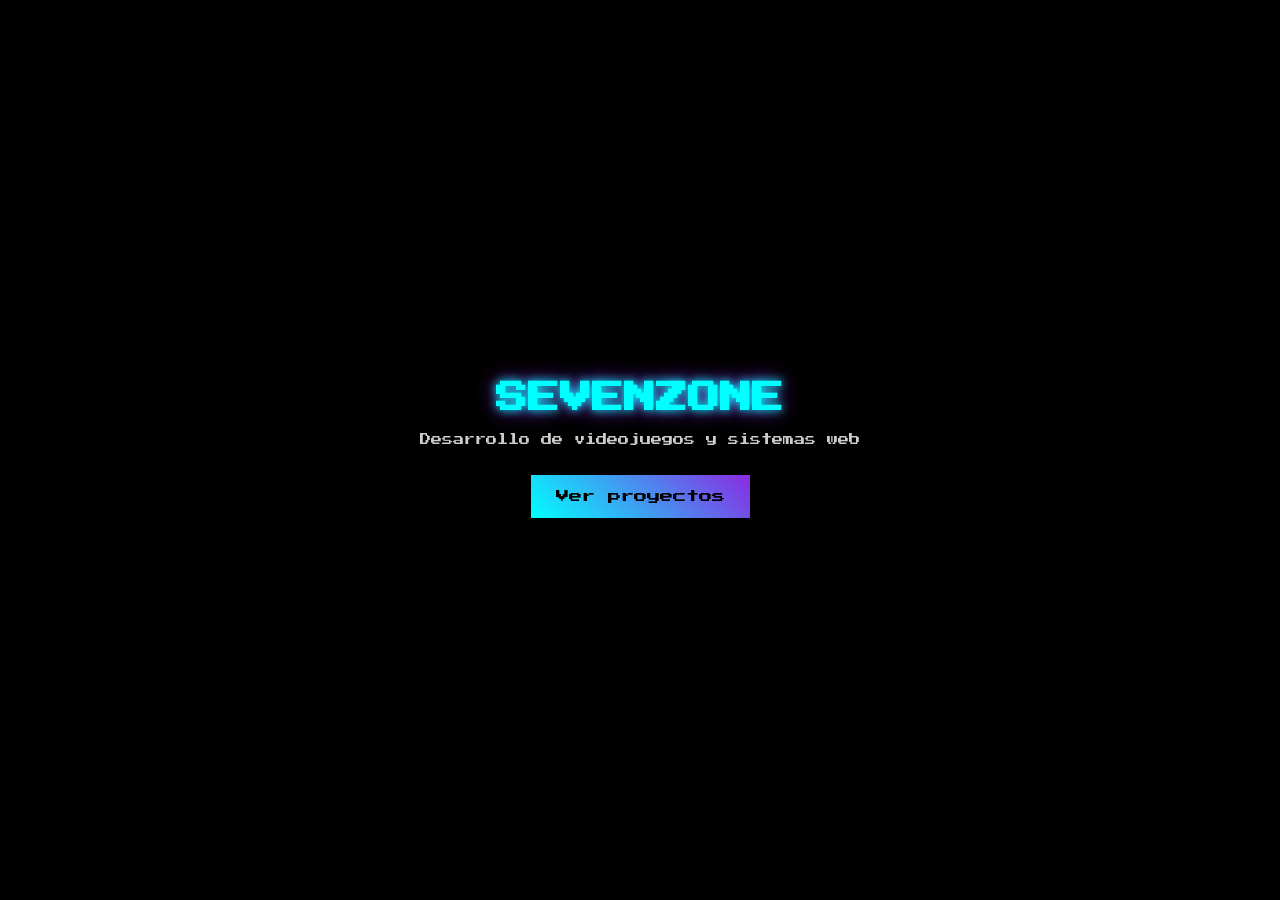
==== index.html @ 00a1ad9e "Create index.html" ====
<!DOCTYPE html>
<html lang="es">
<head>
<meta charset="UTF-8">
<meta name="viewport" content="width=device-width, initial-scale=1.0">
<title>SevenZone</title>

<!-- Fuente estilo pixel -->
<link href="https://fonts.googleapis.com/css2?family=Press+Start+2P&display=swap" rel="stylesheet">

<style>
*{
    margin:0;
    padding:0;
    box-sizing:border-box;
}

body{
    background:#000;
    color:#0ff;
    font-family: 'Press Start 2P', cursive;
    display:flex;
    justify-content:center;
    align-items:center;
    height:100vh;
    overflow:hidden;
}

.container{
    text-align:center;
}

h1{
    font-size:2rem;
    color:#00ffff;
    text-shadow:0 0 10px #00ffff, 0 0 20px #8a2be2;
}

p{
    margin-top:20px;
    font-size:0.7rem;
    color:#ccc;
}

.btn{
    margin-top:30px;
    padding:15px 25px;
    border:none;
    cursor:pointer;
    background:linear-gradient(45deg, #00ffff, #8a2be2);
    color:#000;
    font-family: 'Press Start 2P', cursive;
    transition:0.3s;
}

.btn:hover{
    transform:scale(1.1);
    box-shadow:0 0 15px #00ffff;
}

/* Animación hacker */
.glitch{
    animation: glitch 1s infinite;
}

@keyframes glitch{
    0%{text-shadow:2px 2px #8a2be2;}
    25%{text-shadow:-2px -2px #00ffff;}
    50%{text-shadow:2px -2px #8a2be2;}
    75%{text-shadow:-2px 2px #00ffff;}
    100%{text-shadow:2px 2px #8a2be2;}
}
</style>
</head>

<body>

<div class="container">
    <h1 class="glitch">SEVENZONE</h1>
    <p>Desarrollo de videojuegos y sistemas web</p>

    <button class="btn" onclick="mensaje()">Ver proyectos</button>
</div>

<script>
function mensaje(){
    alert("Próximamente: juegos, apps y sistemas web 🔥");
}
</script>

</body>
</html>
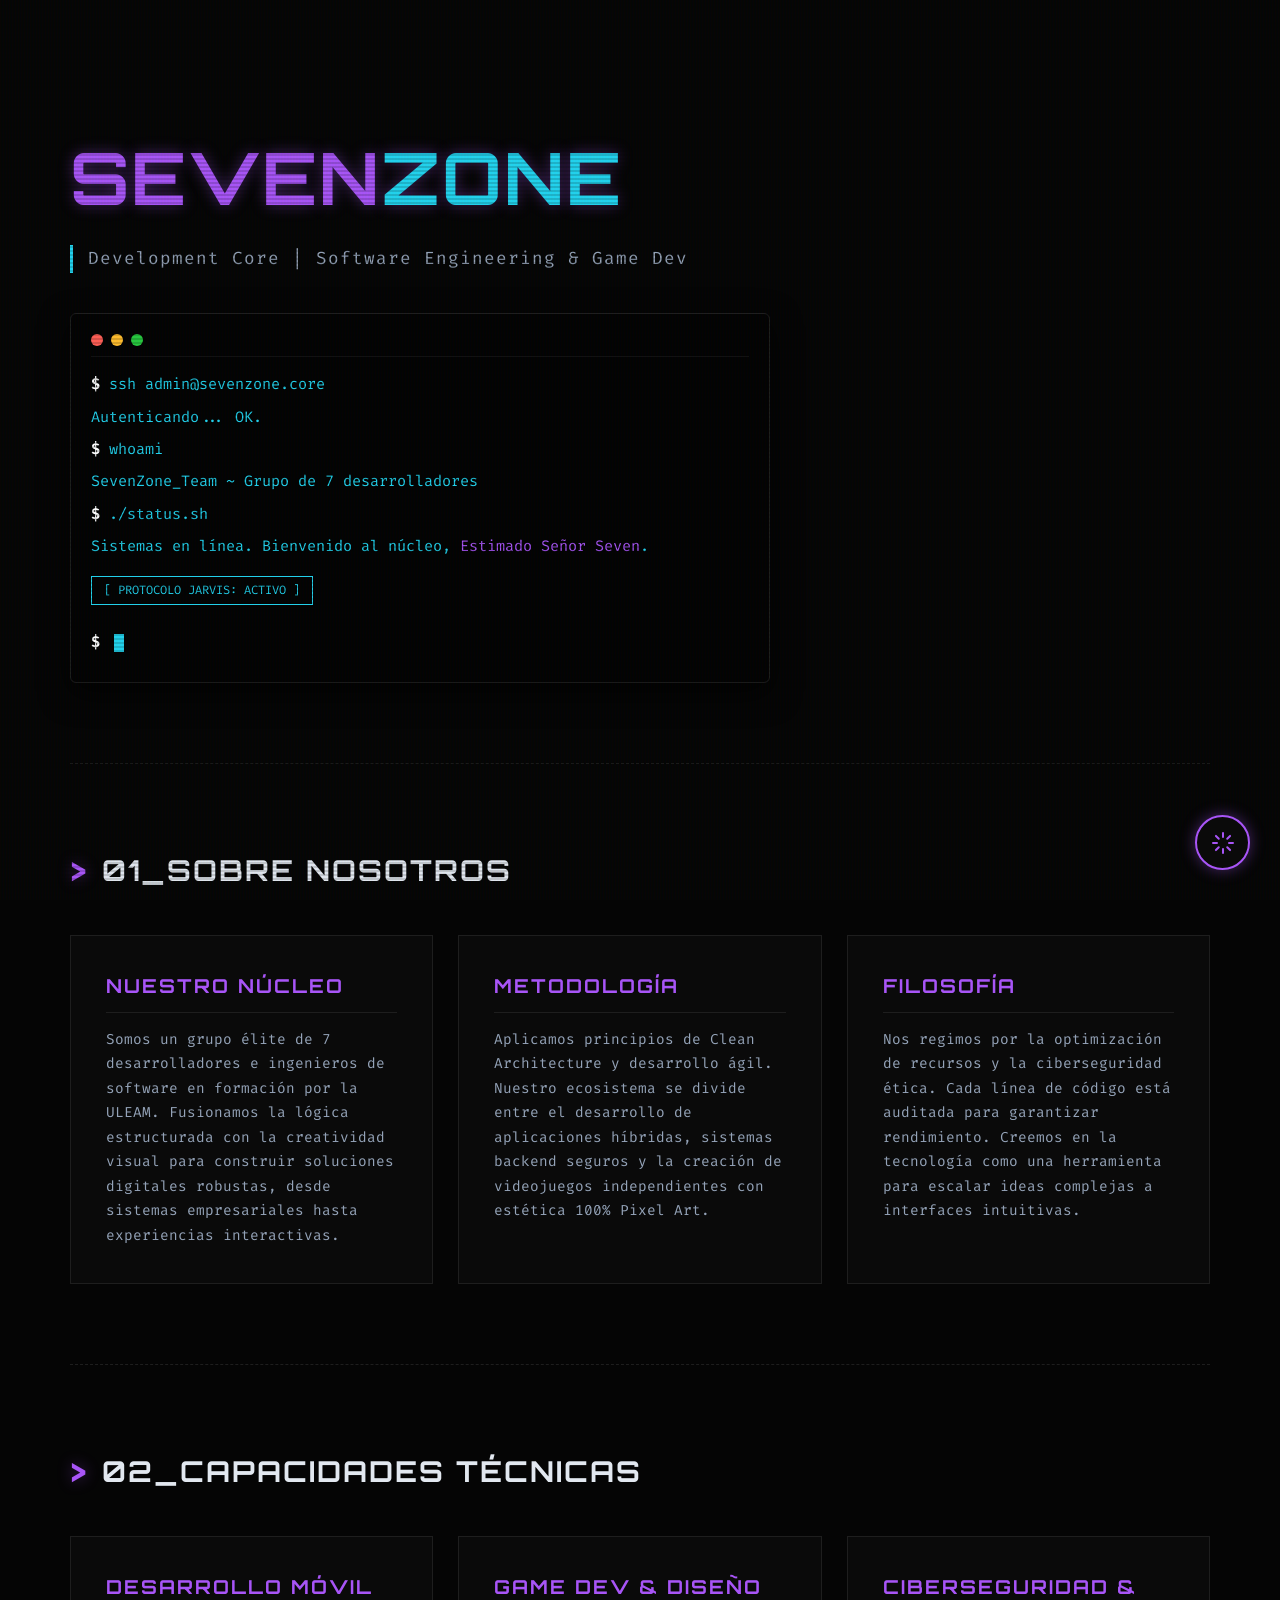
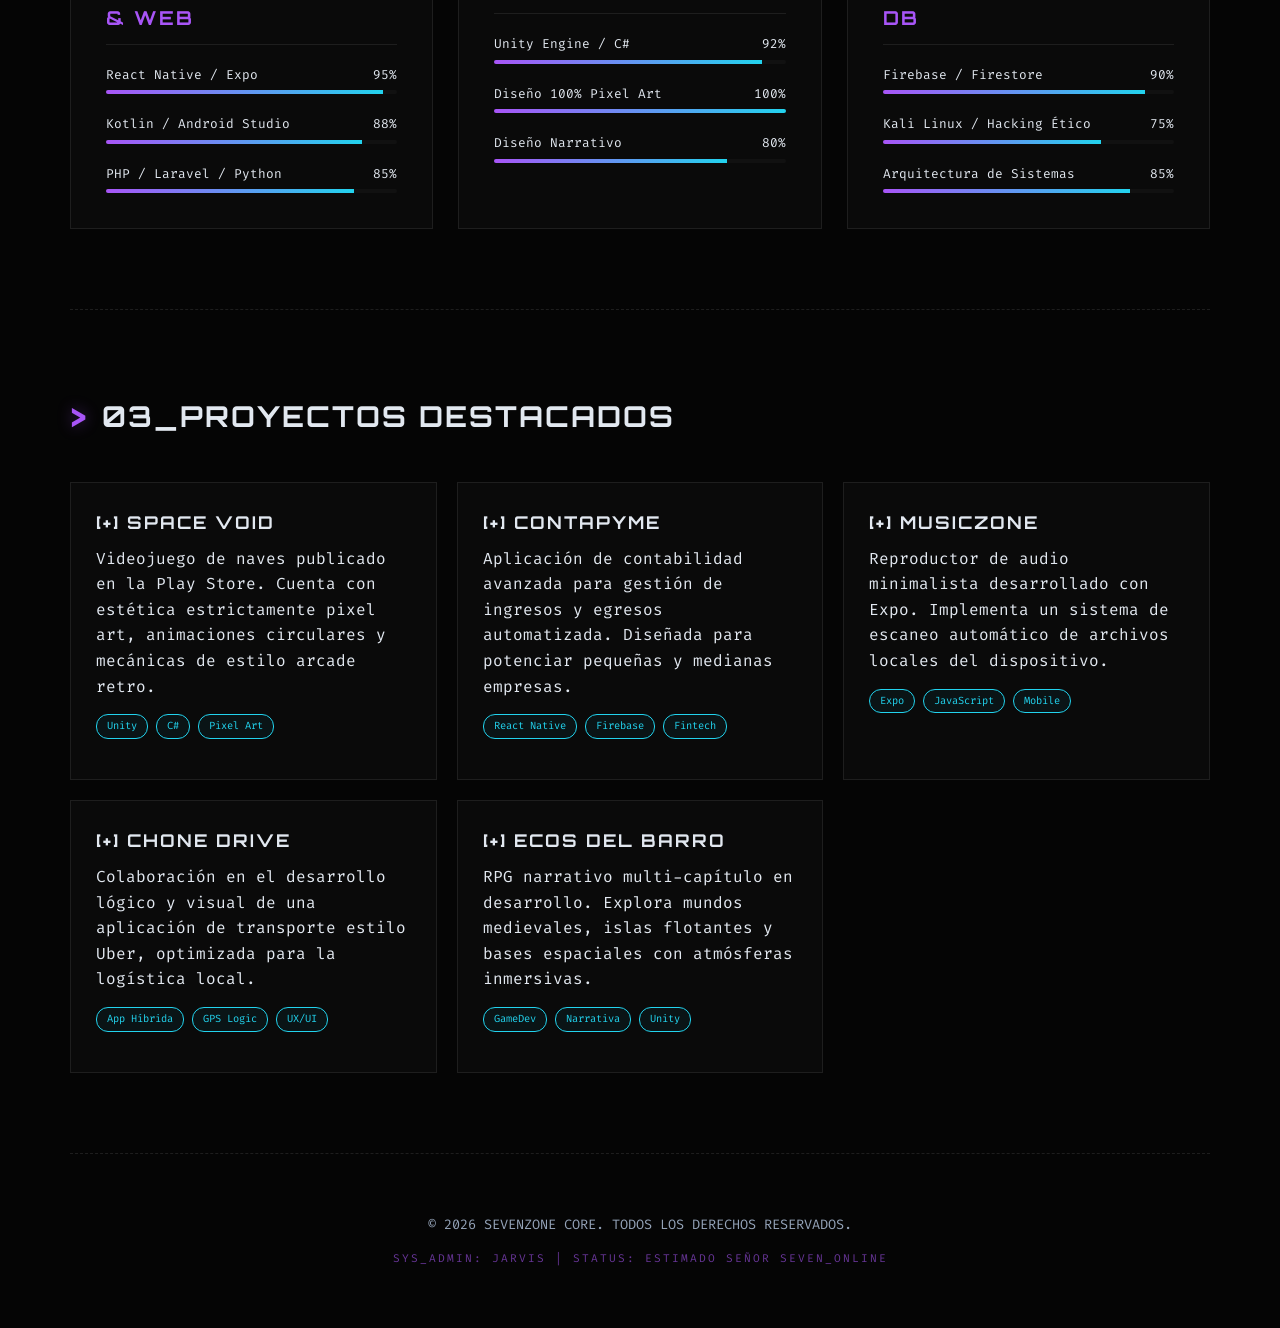
==== commit bc0e0bd6: "Refactor index.html with new styles and structure" ====
--- a/index.html
+++ b/index.html
@@ -1,92 +1,559 @@
 <!DOCTYPE html>
 <html lang="es">
 <head>
-<meta charset="UTF-8">
-<meta name="viewport" content="width=device-width, initial-scale=1.0">
-<title>SevenZone</title>
-
-<!-- Fuente estilo pixel -->
-<link href="https://fonts.googleapis.com/css2?family=Press+Start+2P&display=swap" rel="stylesheet">
-
-<style>
-*{
-    margin:0;
-    padding:0;
-    box-sizing:border-box;
-}
-
-body{
-    background:#000;
-    color:#0ff;
-    font-family: 'Press Start 2P', cursive;
-    display:flex;
-    justify-content:center;
-    align-items:center;
-    height:100vh;
-    overflow:hidden;
-}
-
-.container{
-    text-align:center;
-}
-
-h1{
-    font-size:2rem;
-    color:#00ffff;
-    text-shadow:0 0 10px #00ffff, 0 0 20px #8a2be2;
-}
-
-p{
-    margin-top:20px;
-    font-size:0.7rem;
-    color:#ccc;
-}
-
-.btn{
-    margin-top:30px;
-    padding:15px 25px;
-    border:none;
-    cursor:pointer;
-    background:linear-gradient(45deg, #00ffff, #8a2be2);
-    color:#000;
-    font-family: 'Press Start 2P', cursive;
-    transition:0.3s;
-}
-
-.btn:hover{
-    transform:scale(1.1);
-    box-shadow:0 0 15px #00ffff;
-}
-
-/* Animación hacker */
-.glitch{
-    animation: glitch 1s infinite;
-}
-
-@keyframes glitch{
-    0%{text-shadow:2px 2px #8a2be2;}
-    25%{text-shadow:-2px -2px #00ffff;}
-    50%{text-shadow:2px -2px #8a2be2;}
-    75%{text-shadow:-2px 2px #00ffff;}
-    100%{text-shadow:2px 2px #8a2be2;}
-}
-</style>
+    <meta charset="UTF-8">
+    <meta name="viewport" content="width=device-width, initial-scale=1.0">
+    <title>SevenZone | Development Core</title>
+    <link href="https://fonts.googleapis.com/css2?family=Fira+Code:wght@300;400;500;700&family=Orbitron:wght@400;700&display=swap" rel="stylesheet">
+    <style>
+        /* ========================
+           VARIABLES Y TEMAS
+           ======================== */
+        :root {
+            /* TEMA 1: Púrpura, Cian, Negro (Estilo original) */
+            --bg-color: #050505;
+            --surface-color: #0a0a0a;
+            --accent-primary: #a855f7; /* Púrpura */
+            --accent-secondary: #22d3ee; /* Cian */
+            --text-main: #e2e8f0;
+            --text-muted: #94a3b8;
+            --border-color: #1e1e1e;
+            --neon-glow: 0 0 15px rgba(168, 85, 247, 0.4);
+            --transition-speed: 0.4s;
+        }
+
+        [data-theme="blue"] {
+            /* TEMA 2: Azul, Celeste Neón, Negro */
+            --bg-color: #020617;
+            --surface-color: #0f172a;
+            --accent-primary: #38bdf8; /* Celeste Neon */
+            --accent-secondary: #1d4ed8; /* Azul */
+            --text-main: #f1f5f9;
+            --text-muted: #64748b;
+            --border-color: #1e293b;
+            --neon-glow: 0 0 15px rgba(56, 189, 248, 0.4);
+        }
+
+        [data-theme="red"] {
+            /* TEMA 3: Rojo, Naranja, Negro */
+            --bg-color: #0a0000;
+            --surface-color: #1a0505;
+            --accent-primary: #ef4444; /* Rojo */
+            --accent-secondary: #f97316; /* Naranja */
+            --text-main: #fee2e2;
+            --text-muted: #991b1b;
+            --border-color: #450a0a;
+            --neon-glow: 0 0 15px rgba(239, 68, 68, 0.4);
+        }
+
+        /* ========================
+           RESETEO Y BASE
+           ======================== */
+        * {
+            margin: 0;
+            padding: 0;
+            box-sizing: border-box;
+            cursor: crosshair;
+        }
+
+        body {
+            background-color: var(--bg-color);
+            color: var(--text-main);
+            font-family: 'Fira Code', monospace;
+            line-height: 1.6;
+            overflow-x: hidden;
+            transition: background-color var(--transition-speed), color var(--transition-speed);
+        }
+
+        h1, h2, h3, h4 {
+            font-family: 'Orbitron', sans-serif;
+            text-transform: uppercase;
+            letter-spacing: 2px;
+        }
+
+        /* Efecto Scanlines (Monitor CRT retro) */
+        body::after {
+            content: " ";
+            display: block;
+            position: fixed;
+            top: 0; left: 0; bottom: 0; right: 0;
+            background: linear-gradient(rgba(18, 16, 16, 0) 50%, rgba(0, 0, 0, 0.15) 50%), 
+                        linear-gradient(90deg, rgba(255, 0, 0, 0.03), rgba(0, 255, 0, 0.01), rgba(0, 0, 255, 0.03));
+            z-index: 9999;
+            background-size: 100% 4px, 3px 100%;
+            pointer-events: none;
+        }
+
+        .container {
+            max-width: 1200px;
+            margin: 0 auto;
+            padding: 0 30px;
+        }
+
+        /* ========================
+           BOTÓN CAMBIO DE TEMA
+           ======================== */
+        #theme-toggle {
+            position: fixed;
+            bottom: 30px;
+            right: 30px;
+            z-index: 10000;
+            background: var(--surface-color);
+            border: 2px solid var(--accent-primary);
+            width: 55px;
+            height: 55px;
+            border-radius: 50%;
+            display: flex;
+            align-items: center;
+            justify-content: center;
+            color: var(--accent-primary);
+            box-shadow: var(--neon-glow);
+            cursor: pointer;
+            transition: all 0.3s cubic-bezier(0.175, 0.885, 0.32, 1.275);
+        }
+
+        #theme-toggle:hover {
+            transform: scale(1.15) rotate(90deg);
+            background: var(--accent-primary);
+            color: var(--bg-color);
+        }
+
+        /* ========================
+           HEADER / TERMINAL
+           ======================== */
+        header {
+            padding: 120px 0 80px;
+        }
+
+        .brand-title {
+            font-size: 4.5rem;
+            color: var(--accent-primary);
+            text-shadow: var(--neon-glow);
+            margin-bottom: 10px;
+        }
+        
+        .brand-title span {
+            color: var(--accent-secondary);
+        }
+
+        .subtitle {
+            color: var(--text-muted);
+            font-size: 1.1rem;
+            border-left: 3px solid var(--accent-secondary);
+            padding-left: 15px;
+            margin-bottom: 40px;
+            letter-spacing: 1px;
+        }
+
+        .terminal-box {
+            background: #030303;
+            border: 1px solid var(--border-color);
+            border-radius: 6px;
+            padding: 20px;
+            max-width: 700px;
+            box-shadow: 0 10px 30px rgba(0,0,0,0.8);
+            position: relative;
+        }
+
+        .terminal-header {
+            display: flex;
+            gap: 8px;
+            margin-bottom: 15px;
+            padding-bottom: 10px;
+            border-bottom: 1px solid #111;
+        }
+
+        .dot { width: 12px; height: 12px; border-radius: 50%; }
+        .dot-red { background: #ff5f56; }
+        .dot-yellow { background: #ffbd2e; }
+        .dot-green { background: #27c93f; }
+
+        .terminal-body {
+            font-size: 0.95rem;
+            color: var(--accent-secondary);
+        }
+
+        .terminal-body p { margin-bottom: 8px; }
+        .terminal-body span.cmd { color: #fff; font-weight: bold; }
+        
+        .status-badge {
+            display: inline-block;
+            margin-top: 10px;
+            padding: 4px 12px;
+            border: 1px solid var(--accent-secondary);
+            font-size: 0.75rem;
+            color: var(--accent-secondary);
+            text-transform: uppercase;
+        }
+
+        .cursor {
+            display: inline-block;
+            width: 10px;
+            height: 18px;
+            background: var(--accent-secondary);
+            animation: blink 1s step-end infinite;
+            vertical-align: middle;
+            margin-left: 5px;
+        }
+
+        @keyframes blink { 50% { opacity: 0; } }
+
+        /* ========================
+           SECCIONES GENERALES
+           ======================== */
+        section {
+            padding: 80px 0;
+            border-top: 1px dashed var(--border-color);
+        }
+
+        .section-title {
+            font-size: 1.8rem;
+            margin-bottom: 40px;
+            display: flex;
+            align-items: center;
+            gap: 15px;
+            color: var(--text-main);
+        }
+
+        .section-title::before {
+            content: ">";
+            color: var(--accent-primary);
+            font-size: 2rem;
+            text-shadow: var(--neon-glow);
+        }
+
+        .grid {
+            display: grid;
+            grid-template-columns: repeat(auto-fit, minmax(320px, 1fr));
+            gap: 25px;
+        }
+
+        .card {
+            background: var(--surface-color);
+            border: 1px solid var(--border-color);
+            padding: 35px;
+            transition: all 0.3s ease;
+            position: relative;
+        }
+
+        .card:hover {
+            border-color: var(--accent-primary);
+            transform: translateY(-5px);
+            box-shadow: var(--neon-glow);
+        }
+
+        .card h3 {
+            color: var(--accent-primary);
+            margin-bottom: 15px;
+            font-size: 1.2rem;
+            border-bottom: 1px solid var(--border-color);
+            padding-bottom: 10px;
+        }
+
+        .card p {
+            font-size: 0.9rem;
+            color: var(--text-muted);
+            line-height: 1.7;
+        }
+
+        /* ========================
+           BARRAS DE HABILIDADES
+           ======================== */
+        .skill-group {
+            margin-top: 20px;
+        }
+
+        .skill-label {
+            display: flex;
+            justify-content: space-between;
+            font-size: 0.8rem;
+            margin-bottom: 5px;
+            color: var(--text-main);
+        }
+
+        .skill-bar {
+            height: 4px;
+            background: #111;
+            width: 100%;
+            border-radius: 2px;
+            overflow: hidden;
+        }
+
+        .skill-progress {
+            height: 100%;
+            background: linear-gradient(90deg, var(--accent-primary), var(--accent-secondary));
+            width: 0; /* Se llena con JS */
+            transition: width 1.5s cubic-bezier(0.1, 0.5, 0.1, 1);
+        }
+
+        /* ========================
+           TARJETAS DE PROYECTOS
+           ======================== */
+        .project-grid {
+            display: grid;
+            grid-template-columns: repeat(auto-fit, minmax(280px, 1fr));
+            gap: 20px;
+        }
+
+        .project-card {
+            border: 1px solid var(--border-color);
+            background: var(--surface-color);
+            padding: 25px;
+            position: relative;
+            overflow: hidden;
+        }
+
+        .project-card::before {
+            content: "";
+            position: absolute;
+            top: 0; left: 0; width: 3px; height: 100%;
+            background: var(--accent-primary);
+            opacity: 0;
+            transition: opacity 0.3s;
+        }
+
+        .project-card:hover::before {
+            opacity: 1;
+        }
+
+        .project-card:hover {
+            border-color: var(--accent-secondary);
+        }
+
+        .project-card h4 {
+            color: var(--text-main);
+            font-size: 1.1rem;
+            margin-bottom: 10px;
+        }
+
+        .tag-container {
+            display: flex;
+            flex-wrap: wrap;
+            gap: 8px;
+            margin: 15px 0;
+        }
+
+        .tag {
+            font-size: 0.65rem;
+            padding: 3px 10px;
+            border: 1px solid var(--accent-secondary);
+            color: var(--accent-secondary);
+            border-radius: 12px;
+            background: rgba(34, 211, 238, 0.05);
+        }
+
+        /* ========================
+           FOOTER
+           ======================== */
+        footer {
+            text-align: center;
+            padding: 60px 0;
+            border-top: 1px dashed var(--border-color);
+            font-size: 0.85rem;
+            color: var(--text-muted);
+        }
+
+        .sys-log {
+            font-size: 0.7rem;
+            opacity: 0.6;
+            margin-top: 15px;
+            letter-spacing: 2px;
+            color: var(--accent-primary);
+        }
+
+        @media (max-width: 768px) {
+            .brand-title { font-size: 3rem; }
+            .container { padding: 0 20px; }
+        }
+    </style>
 </head>
-
 <body>
 
-<div class="container">
-    <h1 class="glitch">SEVENZONE</h1>
-    <p>Desarrollo de videojuegos y sistemas web</p>
-
-    <button class="btn" onclick="mensaje()">Ver proyectos</button>
-</div>
-
-<script>
-function mensaje(){
-    alert("Próximamente: juegos, apps y sistemas web 🔥");
-}
-</script>
-
+    <div id="theme-toggle" title="Cambiar Protocolo de Color">
+        <svg width="24" height="24" viewBox="0 0 24 24" fill="none" stroke="currentColor" stroke-width="2" stroke-linecap="round" stroke-linejoin="round">
+            <path d="M12 2v4M12 18v4M4.93 4.93l2.83 2.83M16.24 16.24l2.83 2.83M2 12h4M18 12h4M4.93 19.07l2.83-2.83M16.24 7.76l2.83-2.83"/>
+        </svg>
+    </div>
+
+    <div class="container">
+        <header>
+            <h1 class="brand-title">SEVEN<span>ZONE</span></h1>
+            <p class="subtitle">Development Core | Software Engineering & Game Dev</p>
+
+            <div class="terminal-box">
+                <div class="terminal-header">
+                    <div class="dot dot-red"></div>
+                    <div class="dot dot-yellow"></div>
+                    <div class="dot dot-green"></div>
+                </div>
+                <div class="terminal-body">
+                    <p><span class="cmd">$</span> ssh admin@sevenzone.core</p>
+                    <p>Autenticando... OK.</p>
+                    <p><span class="cmd">$</span> whoami</p>
+                    <p>SevenZone_Team ~ Grupo de 7 desarrolladores</p>
+                    <p><span class="cmd">$</span> ./status.sh</p>
+                    <p>Sistemas en línea. Bienvenido al núcleo, <span style="color: var(--accent-primary);">Estimado Señor Seven</span>.</p>
+                    <div class="status-badge">[ PROTOCOLO JARVIS: ACTIVO ]</div>
+                    <br><br>
+                    <p><span class="cmd">$</span> <span class="cursor"></span></p>
+                </div>
+            </div>
+        </header>
+
+        <section id="sobre-nosotros">
+            <h2 class="section-title">01_SOBRE NOSOTROS</h2>
+            <div class="grid">
+                <div class="card">
+                    <h3>NUESTRO NÚCLEO</h3>
+                    <p>Somos un grupo élite de 7 desarrolladores e ingenieros de software en formación por la ULEAM. Fusionamos la lógica estructurada con la creatividad visual para construir soluciones digitales robustas, desde sistemas empresariales hasta experiencias interactivas.</p>
+                </div>
+                <div class="card">
+                    <h3>METODOLOGÍA</h3>
+                    <p>Aplicamos principios de Clean Architecture y desarrollo ágil. Nuestro ecosistema se divide entre el desarrollo de aplicaciones híbridas, sistemas backend seguros y la creación de videojuegos independientes con estética 100% Pixel Art.</p>
+                </div>
+                <div class="card">
+                    <h3>FILOSOFÍA</h3>
+                    <p>Nos regimos por la optimización de recursos y la ciberseguridad ética. Cada línea de código está auditada para garantizar rendimiento. Creemos en la tecnología como una herramienta para escalar ideas complejas a interfaces intuitivas.</p>
+                </div>
+            </div>
+        </section>
+
+        <section id="habilidades">
+            <h2 class="section-title">02_CAPACIDADES TÉCNICAS</h2>
+            <div class="grid">
+                <div class="card">
+                    <h3>DESARROLLO MÓVIL & WEB</h3>
+                    <div class="skill-group">
+                        <div class="skill-label"><span>React Native / Expo</span><span>95%</span></div>
+                        <div class="skill-bar"><div class="skill-progress" data-width="95%"></div></div>
+                    </div>
+                    <div class="skill-group">
+                        <div class="skill-label"><span>Kotlin / Android Studio</span><span>88%</span></div>
+                        <div class="skill-bar"><div class="skill-progress" data-width="88%"></div></div>
+                    </div>
+                    <div class="skill-group">
+                        <div class="skill-label"><span>PHP / Laravel / Python</span><span>85%</span></div>
+                        <div class="skill-bar"><div class="skill-progress" data-width="85%"></div></div>
+                    </div>
+                </div>
+                <div class="card">
+                    <h3>GAME DEV & DISEÑO</h3>
+                    <div class="skill-group">
+                        <div class="skill-label"><span>Unity Engine / C#</span><span>92%</span></div>
+                        <div class="skill-bar"><div class="skill-progress" data-width="92%"></div></div>
+                    </div>
+                    <div class="skill-group">
+                        <div class="skill-label"><span>Diseño 100% Pixel Art</span><span>100%</span></div>
+                        <div class="skill-bar"><div class="skill-progress" data-width="100%"></div></div>
+                    </div>
+                    <div class="skill-group">
+                        <div class="skill-label"><span>Diseño Narrativo</span><span>80%</span></div>
+                        <div class="skill-bar"><div class="skill-progress" data-width="80%"></div></div>
+                    </div>
+                </div>
+                <div class="card">
+                    <h3>CIBERSEGURIDAD & DB</h3>
+                    <div class="skill-group">
+                        <div class="skill-label"><span>Firebase / Firestore</span><span>90%</span></div>
+                        <div class="skill-bar"><div class="skill-progress" data-width="90%"></div></div>
+                    </div>
+                    <div class="skill-group">
+                        <div class="skill-label"><span>Kali Linux / Hacking Ético</span><span>75%</span></div>
+                        <div class="skill-bar"><div class="skill-progress" data-width="75%"></div></div>
+                    </div>
+                    <div class="skill-group">
+                        <div class="skill-label"><span>Arquitectura de Sistemas</span><span>85%</span></div>
+                        <div class="skill-bar"><div class="skill-progress" data-width="85%"></div></div>
+                    </div>
+                </div>
+            </div>
+        </section>
+
+        <section id="proyectos">
+            <h2 class="section-title">03_PROYECTOS DESTACADOS</h2>
+            <div class="project-grid">
+                
+                <div class="project-card">
+                    <h4>[+] SPACE VOID</h4>
+                    <p>Videojuego de naves publicado en la Play Store. Cuenta con estética estrictamente pixel art, animaciones circulares y mecánicas de estilo arcade retro.</p>
+                    <div class="tag-container">
+                        <span class="tag">Unity</span><span class="tag">C#</span><span class="tag">Pixel Art</span>
+                    </div>
+                </div>
+
+                <div class="project-card">
+                    <h4>[+] CONTAPYME</h4>
+                    <p>Aplicación de contabilidad avanzada para gestión de ingresos y egresos automatizada. Diseñada para potenciar pequeñas y medianas empresas.</p>
+                    <div class="tag-container">
+                        <span class="tag">React Native</span><span class="tag">Firebase</span><span class="tag">Fintech</span>
+                    </div>
+                </div>
+
+                <div class="project-card">
+                    <h4>[+] MUSICZONE</h4>
+                    <p>Reproductor de audio minimalista desarrollado con Expo. Implementa un sistema de escaneo automático de archivos locales del dispositivo.</p>
+                    <div class="tag-container">
+                        <span class="tag">Expo</span><span class="tag">JavaScript</span><span class="tag">Mobile</span>
+                    </div>
+                </div>
+
+                <div class="project-card">
+                    <h4>[+] CHONE DRIVE</h4>
+                    <p>Colaboración en el desarrollo lógico y visual de una aplicación de transporte estilo Uber, optimizada para la logística local.</p>
+                    <div class="tag-container">
+                        <span class="tag">App Híbrida</span><span class="tag">GPS Logic</span><span class="tag">UX/UI</span>
+                    </div>
+                </div>
+
+                <div class="project-card">
+                    <h4>[+] ECOS DEL BARRO</h4>
+                    <p>RPG narrativo multi-capítulo en desarrollo. Explora mundos medievales, islas flotantes y bases espaciales con atmósferas inmersivas.</p>
+                    <div class="tag-container">
+                        <span class="tag">GameDev</span><span class="tag">Narrativa</span><span class="tag">Unity</span>
+                    </div>
+                </div>
+
+            </div>
+        </section>
+
+        <footer>
+            <p>&copy; 2026 SEVENZONE CORE. TODOS LOS DERECHOS RESERVADOS.</p>
+            <p class="sys-log">SYS_ADMIN: JARVIS | STATUS: ESTIMADO SEÑOR SEVEN_ONLINE</p>
+        </footer>
+    </div>
+
+    <script>
+        // 1. Lógica del Botón de Cambio de Temas (3 Colores)
+        const themes = ['default', 'blue', 'red'];
+        let currentThemeIndex = 0;
+        const body = document.body;
+        const themeBtn = document.getElementById('theme-toggle');
+
+        themeBtn.addEventListener('click', () => {
+            // Avanzamos al siguiente índice (0 -> 1 -> 2 -> 0)
+            currentThemeIndex = (currentThemeIndex + 1) % themes.length;
+            const activeTheme = themes[currentThemeIndex];
+            
+            // Removemos el data-theme actual
+            body.removeAttribute('data-theme');
+            
+            // Si no es el default, aplicamos el nuevo
+            if (activeTheme !== 'default') {
+                body.setAttribute('data-theme', activeTheme);
+            }
+        });
+
+        // 2. Animación de las barras de progreso al cargar
+        window.addEventListener('load', () => {
+            const progressBars = document.querySelectorAll('.skill-progress');
+            progressBars.forEach(bar => {
+                const targetWidth = bar.getAttribute('data-width');
+                // Un pequeño retraso para que se vea la animación al entrar a la web
+                setTimeout(() => {
+                    bar.style.width = targetWidth;
+                }, 300);
+            });
+        });
+    </script>
 </body>
 </html>
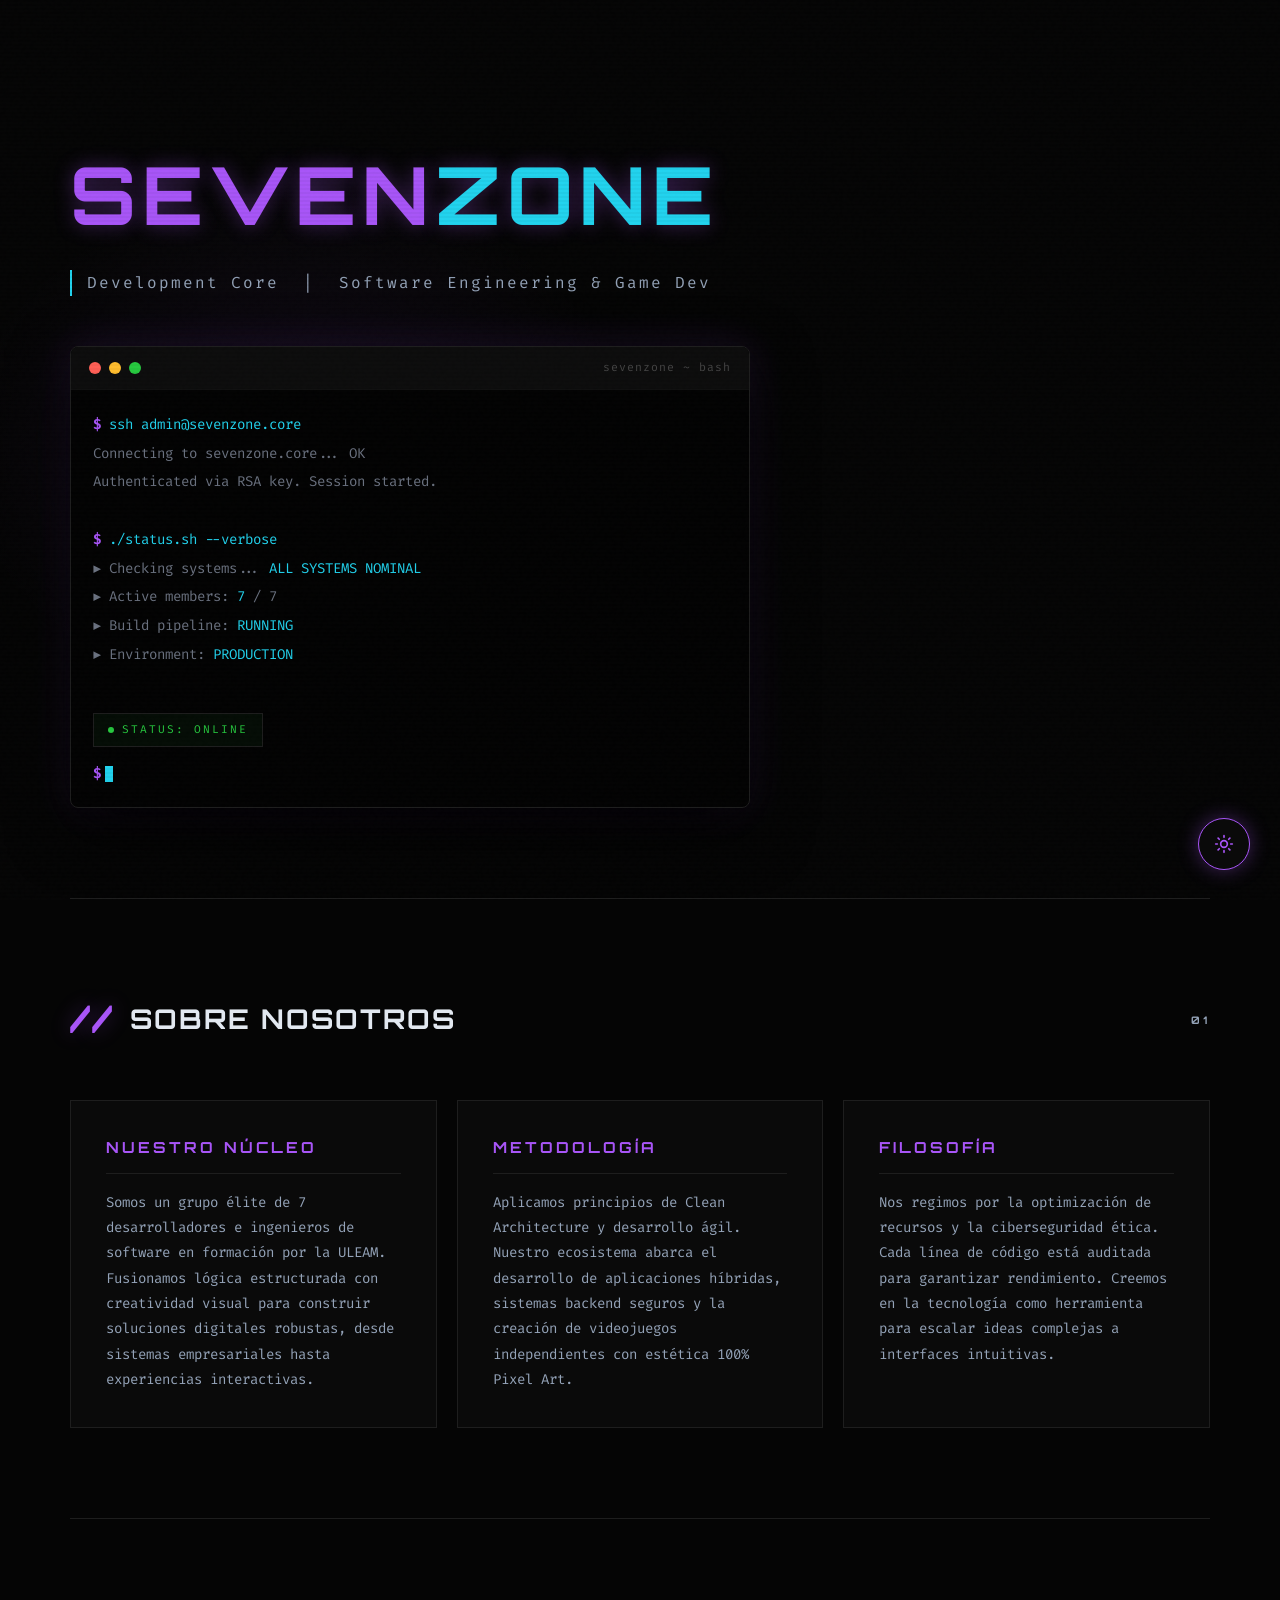
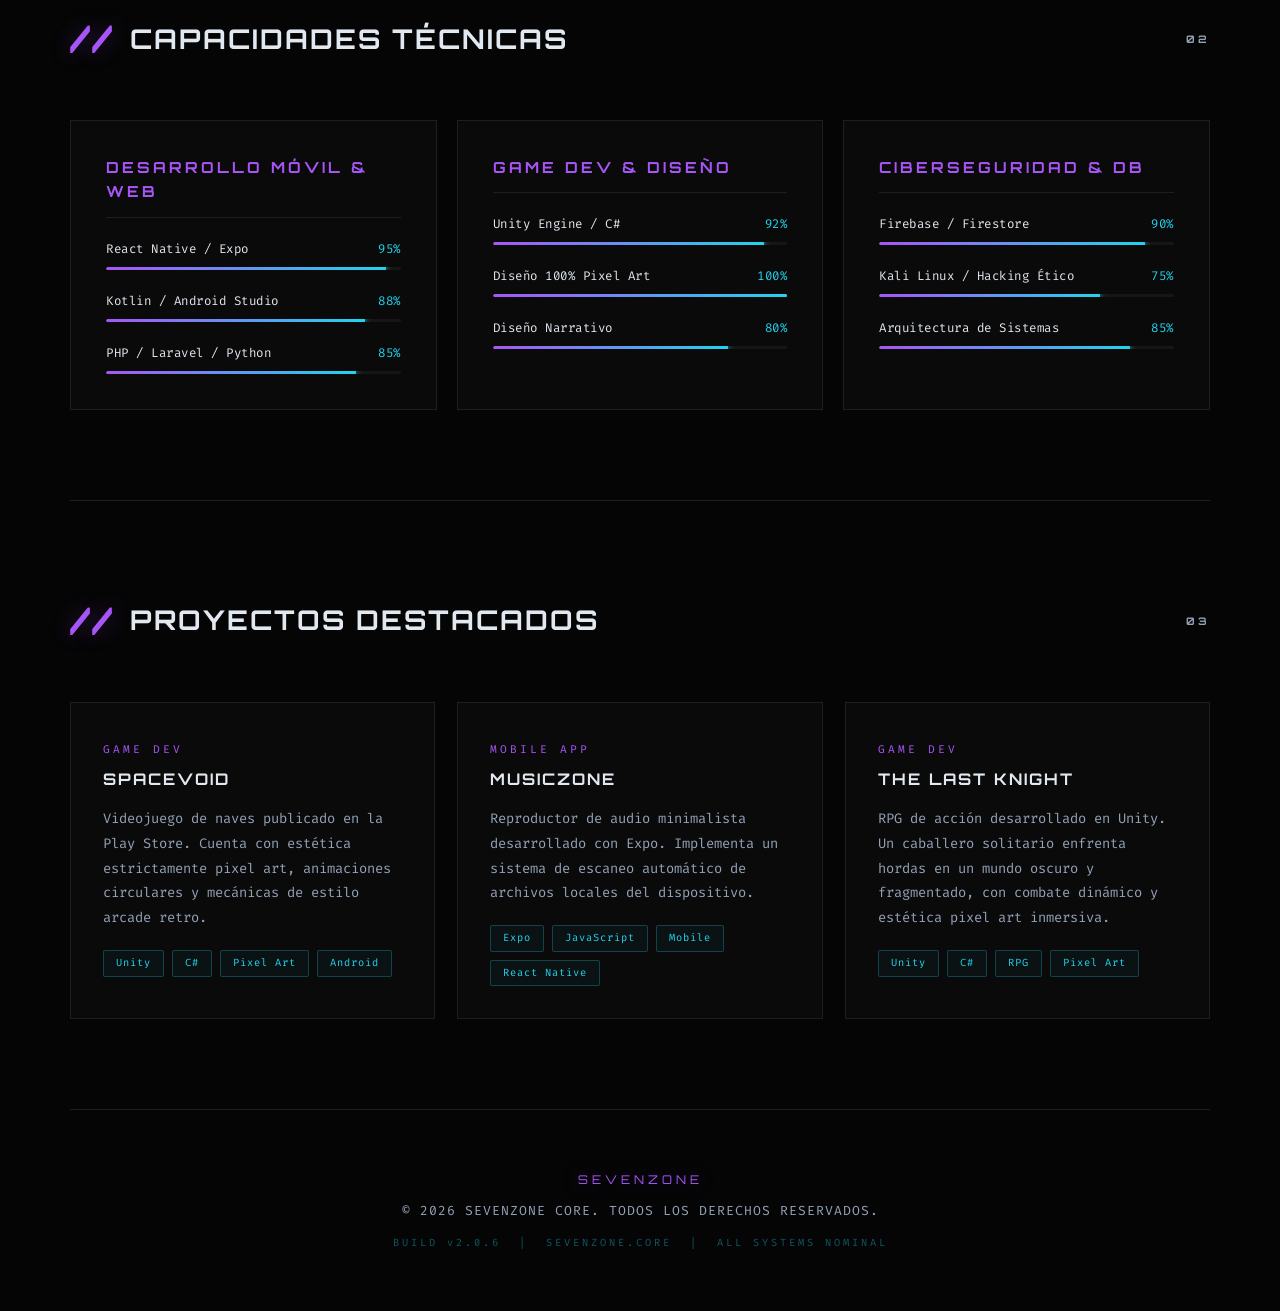
==== commit fc354fe9: "Update index.html" ====
--- a/index.html
+++ b/index.html
@@ -3,47 +3,47 @@
 <head>
     <meta charset="UTF-8">
     <meta name="viewport" content="width=device-width, initial-scale=1.0">
-    <title>SevenZone | Development Core</title>
-    <link href="https://fonts.googleapis.com/css2?family=Fira+Code:wght@300;400;500;700&family=Orbitron:wght@400;700&display=swap" rel="stylesheet">
+    <title>SevenZone</title>
+    <link href="https://fonts.googleapis.com/css2?family=Fira+Code:wght@300;400;500;700&family=Orbitron:wght@400;700;900&display=swap" rel="stylesheet">
     <style>
         /* ========================
            VARIABLES Y TEMAS
            ======================== */
         :root {
-            /* TEMA 1: Púrpura, Cian, Negro (Estilo original) */
             --bg-color: #050505;
             --surface-color: #0a0a0a;
-            --accent-primary: #a855f7; /* Púrpura */
-            --accent-secondary: #22d3ee; /* Cian */
+            --accent-primary: #a855f7;
+            --accent-secondary: #22d3ee;
             --text-main: #e2e8f0;
             --text-muted: #94a3b8;
             --border-color: #1e1e1e;
-            --neon-glow: 0 0 15px rgba(168, 85, 247, 0.4);
-            --transition-speed: 0.4s;
+            --neon-glow: 0 0 20px rgba(168, 85, 247, 0.35);
+            --neon-glow-2: 0 0 40px rgba(168, 85, 247, 0.15);
+            --transition-speed: 0.5s;
         }
 
         [data-theme="blue"] {
-            /* TEMA 2: Azul, Celeste Neón, Negro */
             --bg-color: #020617;
             --surface-color: #0f172a;
-            --accent-primary: #38bdf8; /* Celeste Neon */
-            --accent-secondary: #1d4ed8; /* Azul */
+            --accent-primary: #38bdf8;
+            --accent-secondary: #818cf8;
             --text-main: #f1f5f9;
             --text-muted: #64748b;
             --border-color: #1e293b;
-            --neon-glow: 0 0 15px rgba(56, 189, 248, 0.4);
+            --neon-glow: 0 0 20px rgba(56, 189, 248, 0.35);
+            --neon-glow-2: 0 0 40px rgba(56, 189, 248, 0.15);
         }
 
         [data-theme="red"] {
-            /* TEMA 3: Rojo, Naranja, Negro */
-            --bg-color: #0a0000;
-            --surface-color: #1a0505;
-            --accent-primary: #ef4444; /* Rojo */
-            --accent-secondary: #f97316; /* Naranja */
-            --text-main: #fee2e2;
-            --text-muted: #991b1b;
-            --border-color: #450a0a;
-            --neon-glow: 0 0 15px rgba(239, 68, 68, 0.4);
+            --bg-color: #080008;
+            --surface-color: #130013;
+            --accent-primary: #e879f9;
+            --accent-secondary: #f97316;
+            --text-main: #fae8ff;
+            --text-muted: #a855f7;
+            --border-color: #3b0764;
+            --neon-glow: 0 0 20px rgba(232, 121, 249, 0.35);
+            --neon-glow-2: 0 0 40px rgba(232, 121, 249, 0.15);
         }
 
         /* ========================
@@ -53,7 +53,15 @@
             margin: 0;
             padding: 0;
             box-sizing: border-box;
-            cursor: crosshair;
+            cursor: default;
+        }
+
+        a, button, [role="button"], .project-card, .card, #theme-toggle {
+            cursor: pointer;
+        }
+
+        html {
+            scroll-behavior: smooth;
         }
 
         body {
@@ -71,16 +79,31 @@
             letter-spacing: 2px;
         }
 
-        /* Efecto Scanlines (Monitor CRT retro) */
+        /* Scanlines sutil */
         body::after {
-            content: " ";
+            content: "";
             display: block;
             position: fixed;
-            top: 0; left: 0; bottom: 0; right: 0;
-            background: linear-gradient(rgba(18, 16, 16, 0) 50%, rgba(0, 0, 0, 0.15) 50%), 
-                        linear-gradient(90deg, rgba(255, 0, 0, 0.03), rgba(0, 255, 0, 0.01), rgba(0, 0, 255, 0.03));
+            inset: 0;
+            background: repeating-linear-gradient(
+                0deg,
+                transparent,
+                transparent 2px,
+                rgba(0,0,0,0.03) 2px,
+                rgba(0,0,0,0.03) 4px
+            );
             z-index: 9999;
-            background-size: 100% 4px, 3px 100%;
+            pointer-events: none;
+        }
+
+        /* Noise overlay */
+        body::before {
+            content: "";
+            position: fixed;
+            inset: 0;
+            background-image: url("data:image/svg+xml,%3Csvg viewBox='0 0 256 256' xmlns='http://www.w3.org/2000/svg'%3E%3Cfilter id='noise'%3E%3CfeTurbulence type='fractalNoise' baseFrequency='0.9' numOctaves='4' stitchTiles='stitch'/%3E%3C/filter%3E%3Crect width='100%25' height='100%25' filter='url(%23noise)' opacity='0.035'/%3E%3C/svg%3E");
+            opacity: 0.4;
+            z-index: 9998;
             pointer-events: none;
         }
 
@@ -91,7 +114,7 @@
         }
 
         /* ========================
-           BOTÓN CAMBIO DE TEMA
+           BOTÓN TEMA
            ======================== */
         #theme-toggle {
             position: fixed;
@@ -99,181 +122,275 @@
             right: 30px;
             z-index: 10000;
             background: var(--surface-color);
-            border: 2px solid var(--accent-primary);
-            width: 55px;
-            height: 55px;
+            border: 1px solid var(--accent-primary);
+            width: 52px;
+            height: 52px;
             border-radius: 50%;
             display: flex;
             align-items: center;
             justify-content: center;
             color: var(--accent-primary);
             box-shadow: var(--neon-glow);
-            cursor: pointer;
-            transition: all 0.3s cubic-bezier(0.175, 0.885, 0.32, 1.275);
+            transition: all 0.4s cubic-bezier(0.175, 0.885, 0.32, 1.275);
         }
 
         #theme-toggle:hover {
-            transform: scale(1.15) rotate(90deg);
+            transform: scale(1.1) rotate(180deg);
             background: var(--accent-primary);
             color: var(--bg-color);
-        }
-
-        /* ========================
-           HEADER / TERMINAL
+            box-shadow: var(--neon-glow), var(--neon-glow-2);
+        }
+
+        #theme-toggle svg {
+            transition: transform 0.4s;
+        }
+
+        /* ========================
+           HEADER
            ======================== */
         header {
-            padding: 120px 0 80px;
-        }
+            padding: 130px 0 90px;
+            position: relative;
+        }
+
+        /* Glow de fondo del header */
+        header::before {
+            content: "";
+            position: absolute;
+            top: 50%;
+            left: -10%;
+            width: 60%;
+            height: 60%;
+            background: radial-gradient(ellipse, rgba(168, 85, 247, 0.08) 0%, transparent 70%);
+            transform: translateY(-50%);
+            pointer-events: none;
+            transition: background var(--transition-speed);
+        }
+
+        [data-theme="blue"] header::before { background: radial-gradient(ellipse, rgba(56, 189, 248, 0.08) 0%, transparent 70%); }
+        [data-theme="red"] header::before { background: radial-gradient(ellipse, rgba(232, 121, 249, 0.08) 0%, transparent 70%); }
 
         .brand-title {
-            font-size: 4.5rem;
+            font-size: clamp(3rem, 7vw, 5rem);
             color: var(--accent-primary);
             text-shadow: var(--neon-glow);
-            margin-bottom: 10px;
-        }
-        
+            margin-bottom: 12px;
+            letter-spacing: 6px;
+            animation: fadeSlideDown 0.8s cubic-bezier(0.22, 1, 0.36, 1) both;
+        }
+
         .brand-title span {
             color: var(--accent-secondary);
         }
 
         .subtitle {
             color: var(--text-muted);
-            font-size: 1.1rem;
-            border-left: 3px solid var(--accent-secondary);
+            font-size: 1rem;
+            border-left: 2px solid var(--accent-secondary);
             padding-left: 15px;
-            margin-bottom: 40px;
-            letter-spacing: 1px;
-        }
-
+            margin-bottom: 50px;
+            letter-spacing: 2px;
+            animation: fadeSlideDown 0.8s 0.15s cubic-bezier(0.22, 1, 0.36, 1) both;
+        }
+
+        /* ========================
+           TERMINAL
+           ======================== */
         .terminal-box {
             background: #030303;
             border: 1px solid var(--border-color);
-            border-radius: 6px;
-            padding: 20px;
-            max-width: 700px;
-            box-shadow: 0 10px 30px rgba(0,0,0,0.8);
-            position: relative;
+            border-radius: 8px;
+            padding: 0;
+            max-width: 680px;
+            box-shadow: 0 20px 60px rgba(0,0,0,0.9), var(--neon-glow-2);
+            overflow: hidden;
+            animation: fadeSlideUp 0.9s 0.3s cubic-bezier(0.22, 1, 0.36, 1) both;
+            transition: box-shadow var(--transition-speed);
+        }
+
+        .terminal-box:hover {
+            box-shadow: 0 25px 70px rgba(0,0,0,0.9), var(--neon-glow);
         }
 
         .terminal-header {
             display: flex;
+            align-items: center;
             gap: 8px;
-            margin-bottom: 15px;
-            padding-bottom: 10px;
+            padding: 12px 18px;
+            background: #0d0d0d;
             border-bottom: 1px solid #111;
         }
 
-        .dot { width: 12px; height: 12px; border-radius: 50%; }
+        .terminal-title {
+            font-family: 'Fira Code', monospace;
+            font-size: 0.72rem;
+            color: #444;
+            margin-left: auto;
+            letter-spacing: 1px;
+        }
+
+        .dot { width: 12px; height: 12px; border-radius: 50%; flex-shrink: 0; }
         .dot-red { background: #ff5f56; }
         .dot-yellow { background: #ffbd2e; }
         .dot-green { background: #27c93f; }
 
         .terminal-body {
-            font-size: 0.95rem;
+            font-size: 0.88rem;
             color: var(--accent-secondary);
-        }
-
-        .terminal-body p { margin-bottom: 8px; }
-        .terminal-body span.cmd { color: #fff; font-weight: bold; }
-        
+            padding: 22px 22px 18px;
+            line-height: 1.9;
+        }
+
+        .terminal-body p { margin-bottom: 2px; }
+        .terminal-body .cmd { color: var(--accent-primary); font-weight: 700; }
+        .terminal-body .output { color: #6b7280; }
+        .terminal-body .highlight { color: var(--accent-secondary); }
+
         .status-badge {
-            display: inline-block;
-            margin-top: 10px;
-            padding: 4px 12px;
-            border: 1px solid var(--accent-secondary);
-            font-size: 0.75rem;
-            color: var(--accent-secondary);
-            text-transform: uppercase;
+            display: inline-flex;
+            align-items: center;
+            gap: 8px;
+            margin-top: 14px;
+            padding: 5px 14px;
+            border: 1px solid var(--border-color);
+            font-size: 0.7rem;
+            color: #27c93f;
+            background: rgba(39, 201, 63, 0.05);
+            letter-spacing: 2px;
+        }
+
+        .status-dot {
+            width: 6px;
+            height: 6px;
+            border-radius: 50%;
+            background: #27c93f;
+            animation: pulse-green 2s ease-in-out infinite;
+        }
+
+        @keyframes pulse-green {
+            0%, 100% { opacity: 1; box-shadow: 0 0 4px #27c93f; }
+            50% { opacity: 0.4; box-shadow: none; }
         }
 
         .cursor {
             display: inline-block;
-            width: 10px;
-            height: 18px;
+            width: 8px;
+            height: 16px;
             background: var(--accent-secondary);
-            animation: blink 1s step-end infinite;
+            animation: blink 1.1s step-end infinite;
             vertical-align: middle;
-            margin-left: 5px;
+            margin-left: 4px;
         }
 
         @keyframes blink { 50% { opacity: 0; } }
 
         /* ========================
-           SECCIONES GENERALES
+           SECCIONES
            ======================== */
         section {
-            padding: 80px 0;
-            border-top: 1px dashed var(--border-color);
+            padding: 90px 0;
+            border-top: 1px solid var(--border-color);
+            position: relative;
         }
 
         .section-title {
-            font-size: 1.8rem;
-            margin-bottom: 40px;
+            font-size: clamp(1.2rem, 2.5vw, 1.7rem);
+            margin-bottom: 50px;
             display: flex;
             align-items: center;
-            gap: 15px;
+            gap: 16px;
             color: var(--text-main);
         }
 
-        .section-title::before {
-            content: ">";
+        .section-title .prefix {
             color: var(--accent-primary);
-            font-size: 2rem;
+            font-size: 1.4em;
             text-shadow: var(--neon-glow);
-        }
-
+            font-weight: 900;
+        }
+
+        .section-num {
+            font-size: 0.65rem;
+            color: var(--text-muted);
+            letter-spacing: 3px;
+            margin-left: auto;
+        }
+
+        /* ========================
+           CARDS INFO
+           ======================== */
         .grid {
             display: grid;
-            grid-template-columns: repeat(auto-fit, minmax(320px, 1fr));
-            gap: 25px;
+            grid-template-columns: repeat(auto-fit, minmax(300px, 1fr));
+            gap: 20px;
         }
 
         .card {
             background: var(--surface-color);
             border: 1px solid var(--border-color);
             padding: 35px;
-            transition: all 0.3s ease;
             position: relative;
-        }
+            overflow: hidden;
+            transition: border-color 0.35s ease, transform 0.35s ease, box-shadow 0.35s ease;
+        }
+
+        .card::after {
+            content: "";
+            position: absolute;
+            inset: 0;
+            background: linear-gradient(135deg, rgba(168,85,247,0.04) 0%, transparent 60%);
+            opacity: 0;
+            transition: opacity 0.4s ease;
+            pointer-events: none;
+        }
+
+        [data-theme="blue"] .card::after { background: linear-gradient(135deg, rgba(56,189,248,0.04) 0%, transparent 60%); }
+        [data-theme="red"] .card::after { background: linear-gradient(135deg, rgba(232,121,249,0.04) 0%, transparent 60%); }
 
         .card:hover {
             border-color: var(--accent-primary);
-            transform: translateY(-5px);
-            box-shadow: var(--neon-glow);
-        }
+            transform: translateY(-6px);
+            box-shadow: var(--neon-glow), 0 20px 40px rgba(0,0,0,0.5);
+        }
+
+        .card:hover::after { opacity: 1; }
 
         .card h3 {
             color: var(--accent-primary);
-            margin-bottom: 15px;
-            font-size: 1.2rem;
+            margin-bottom: 16px;
+            font-size: 0.95rem;
+            letter-spacing: 3px;
+            padding-bottom: 12px;
             border-bottom: 1px solid var(--border-color);
-            padding-bottom: 10px;
         }
 
         .card p {
-            font-size: 0.9rem;
+            font-size: 0.88rem;
             color: var(--text-muted);
-            line-height: 1.7;
-        }
-
-        /* ========================
-           BARRAS DE HABILIDADES
+            line-height: 1.8;
+        }
+
+        /* ========================
+           HABILIDADES
            ======================== */
         .skill-group {
-            margin-top: 20px;
+            margin-top: 22px;
         }
 
         .skill-label {
             display: flex;
             justify-content: space-between;
-            font-size: 0.8rem;
-            margin-bottom: 5px;
+            font-size: 0.78rem;
+            margin-bottom: 7px;
             color: var(--text-main);
-        }
+            letter-spacing: 0.5px;
+        }
+
+        .skill-pct { color: var(--accent-secondary); }
 
         .skill-bar {
-            height: 4px;
-            background: #111;
+            height: 3px;
+            background: rgba(255,255,255,0.05);
             width: 100%;
             border-radius: 2px;
             overflow: hidden;
@@ -282,64 +399,150 @@
         .skill-progress {
             height: 100%;
             background: linear-gradient(90deg, var(--accent-primary), var(--accent-secondary));
-            width: 0; /* Se llena con JS */
-            transition: width 1.5s cubic-bezier(0.1, 0.5, 0.1, 1);
-        }
-
-        /* ========================
-           TARJETAS DE PROYECTOS
+            width: 0;
+            border-radius: 2px;
+            transition: width 1.4s cubic-bezier(0.22, 1, 0.36, 1);
+            position: relative;
+        }
+
+        .skill-progress::after {
+            content: "";
+            position: absolute;
+            right: 0;
+            top: 50%;
+            transform: translateY(-50%);
+            width: 6px;
+            height: 6px;
+            border-radius: 50%;
+            background: var(--accent-secondary);
+            box-shadow: 0 0 6px var(--accent-secondary);
+        }
+
+        /* ========================
+           PROYECTOS
            ======================== */
         .project-grid {
             display: grid;
-            grid-template-columns: repeat(auto-fit, minmax(280px, 1fr));
-            gap: 20px;
+            grid-template-columns: repeat(auto-fit, minmax(300px, 1fr));
+            gap: 22px;
         }
 
         .project-card {
             border: 1px solid var(--border-color);
             background: var(--surface-color);
-            padding: 25px;
+            padding: 32px;
             position: relative;
             overflow: hidden;
+            transition: border-color 0.35s ease, transform 0.35s ease, box-shadow 0.35s ease;
         }
 
         .project-card::before {
             content: "";
             position: absolute;
-            top: 0; left: 0; width: 3px; height: 100%;
-            background: var(--accent-primary);
+            top: 0; left: 0;
+            width: 100%; height: 2px;
+            background: linear-gradient(90deg, var(--accent-primary), var(--accent-secondary));
+            transform: scaleX(0);
+            transform-origin: left;
+            transition: transform 0.4s cubic-bezier(0.22, 1, 0.36, 1);
+        }
+
+        .project-card::after {
+            content: "";
+            position: absolute;
+            inset: 0;
+            background: linear-gradient(180deg, rgba(168,85,247,0.03) 0%, transparent 50%);
             opacity: 0;
-            transition: opacity 0.3s;
-        }
-
-        .project-card:hover::before {
-            opacity: 1;
-        }
+            transition: opacity 0.4s;
+            pointer-events: none;
+        }
+
+        [data-theme="blue"] .project-card::after { background: linear-gradient(180deg, rgba(56,189,248,0.03) 0%, transparent 50%); }
+        [data-theme="red"] .project-card::after { background: linear-gradient(180deg, rgba(232,121,249,0.03) 0%, transparent 50%); }
 
         .project-card:hover {
-            border-color: var(--accent-secondary);
-        }
+            border-color: var(--accent-primary);
+            transform: translateY(-6px);
+            box-shadow: var(--neon-glow), 0 20px 40px rgba(0,0,0,0.5);
+        }
+
+        .project-card:hover::before { transform: scaleX(1); }
+        .project-card:hover::after { opacity: 1; }
 
         .project-card h4 {
             color: var(--text-main);
-            font-size: 1.1rem;
-            margin-bottom: 10px;
+            font-size: 1rem;
+            margin-bottom: 14px;
+            letter-spacing: 2px;
+        }
+
+        .project-label {
+            display: inline-block;
+            color: var(--accent-primary);
+            font-size: 0.7rem;
+            letter-spacing: 3px;
+            margin-bottom: 8px;
+        }
+
+        .project-card p {
+            font-size: 0.86rem;
+            color: var(--text-muted);
+            line-height: 1.8;
         }
 
         .tag-container {
             display: flex;
             flex-wrap: wrap;
             gap: 8px;
-            margin: 15px 0;
+            margin-top: 20px;
         }
 
         .tag {
             font-size: 0.65rem;
-            padding: 3px 10px;
-            border: 1px solid var(--accent-secondary);
+            padding: 4px 12px;
+            border: 1px solid rgba(34, 211, 238, 0.25);
             color: var(--accent-secondary);
-            border-radius: 12px;
-            background: rgba(34, 211, 238, 0.05);
+            border-radius: 2px;
+            background: rgba(34, 211, 238, 0.04);
+            letter-spacing: 1px;
+            transition: all 0.25s ease;
+        }
+
+        .project-card:hover .tag {
+            border-color: rgba(34, 211, 238, 0.5);
+            background: rgba(34, 211, 238, 0.08);
+        }
+
+        /* ========================
+           SCROLL REVEAL
+           ======================== */
+        .reveal {
+            opacity: 0;
+            transform: translateY(28px);
+            transition: opacity 0.7s cubic-bezier(0.22, 1, 0.36, 1), transform 0.7s cubic-bezier(0.22, 1, 0.36, 1);
+        }
+
+        .reveal.visible {
+            opacity: 1;
+            transform: translateY(0);
+        }
+
+        /* Delays escalonados */
+        .reveal-delay-1 { transition-delay: 0.1s; }
+        .reveal-delay-2 { transition-delay: 0.2s; }
+        .reveal-delay-3 { transition-delay: 0.3s; }
+
+        /* ========================
+           KEYFRAMES GLOBALES
+           ======================== */
+        @keyframes fadeSlideDown {
+            from { opacity: 0; transform: translateY(-20px); }
+            to { opacity: 1; transform: translateY(0); }
+        }
+
+        @keyframes fadeSlideUp {
+            from { opacity: 0; transform: translateY(20px); }
+            to { opacity: 1; transform: translateY(0); }
         }
 
         /* ========================
@@ -348,168 +551,201 @@
         footer {
             text-align: center;
             padding: 60px 0;
-            border-top: 1px dashed var(--border-color);
-            font-size: 0.85rem;
+            border-top: 1px solid var(--border-color);
+            font-size: 0.82rem;
             color: var(--text-muted);
-        }
+            position: relative;
+        }
+
+        footer .footer-brand {
+            font-family: 'Orbitron', sans-serif;
+            font-size: 0.75rem;
+            letter-spacing: 4px;
+            color: var(--accent-primary);
+            text-shadow: var(--neon-glow);
+            margin-bottom: 10px;
+        }
+
+        footer p { letter-spacing: 1px; }
 
         .sys-log {
-            font-size: 0.7rem;
-            opacity: 0.6;
-            margin-top: 15px;
-            letter-spacing: 2px;
-            color: var(--accent-primary);
-        }
-
+            font-size: 0.65rem;
+            opacity: 0.4;
+            margin-top: 14px;
+            letter-spacing: 3px;
+            color: var(--accent-secondary);
+        }
+
+        /* ========================
+           RESPONSIVE
+           ======================== */
         @media (max-width: 768px) {
-            .brand-title { font-size: 3rem; }
             .container { padding: 0 20px; }
+            header { padding: 90px 0 60px; }
         }
     </style>
 </head>
 <body>
 
-    <div id="theme-toggle" title="Cambiar Protocolo de Color">
-        <svg width="24" height="24" viewBox="0 0 24 24" fill="none" stroke="currentColor" stroke-width="2" stroke-linecap="round" stroke-linejoin="round">
-            <path d="M12 2v4M12 18v4M4.93 4.93l2.83 2.83M16.24 16.24l2.83 2.83M2 12h4M18 12h4M4.93 19.07l2.83-2.83M16.24 7.76l2.83-2.83"/>
+    <div id="theme-toggle" title="Cambiar tema de color" aria-label="Cambiar tema">
+        <svg width="20" height="20" viewBox="0 0 24 24" fill="none" stroke="currentColor" stroke-width="2" stroke-linecap="round" stroke-linejoin="round">
+            <circle cx="12" cy="12" r="4"/>
+            <path d="M12 2v2M12 20v2M4.93 4.93l1.41 1.41M17.66 17.66l1.41 1.41M2 12h2M20 12h2M4.93 19.07l1.41-1.41M17.66 6.34l1.41-1.41"/>
         </svg>
     </div>
 
     <div class="container">
+
+        <!-- HEADER -->
         <header>
             <h1 class="brand-title">SEVEN<span>ZONE</span></h1>
-            <p class="subtitle">Development Core | Software Engineering & Game Dev</p>
+            <p class="subtitle">Development Core &nbsp;|&nbsp; Software Engineering &amp; Game Dev</p>
 
             <div class="terminal-box">
                 <div class="terminal-header">
                     <div class="dot dot-red"></div>
                     <div class="dot dot-yellow"></div>
                     <div class="dot dot-green"></div>
+                    <span class="terminal-title">sevenzone ~ bash</span>
                 </div>
                 <div class="terminal-body">
                     <p><span class="cmd">$</span> ssh admin@sevenzone.core</p>
-                    <p>Autenticando... OK.</p>
-                    <p><span class="cmd">$</span> whoami</p>
-                    <p>SevenZone_Team ~ Grupo de 7 desarrolladores</p>
-                    <p><span class="cmd">$</span> ./status.sh</p>
-                    <p>Sistemas en línea. Bienvenido al núcleo, <span style="color: var(--accent-primary);">Estimado Señor Seven</span>.</p>
-                    <div class="status-badge">[ PROTOCOLO JARVIS: ACTIVO ]</div>
-                    <br><br>
-                    <p><span class="cmd">$</span> <span class="cursor"></span></p>
+                    <p class="output">Connecting to sevenzone.core... OK</p>
+                    <p class="output">Authenticated via RSA key. Session started.</p>
+                    <p>&nbsp;</p>
+                    <p><span class="cmd">$</span> ./status.sh --verbose</p>
+                    <p class="output">► Checking systems... <span class="highlight">ALL SYSTEMS NOMINAL</span></p>
+                    <p class="output">► Active members: <span class="highlight">7</span> / 7</p>
+                    <p class="output">► Build pipeline: <span class="highlight">RUNNING</span></p>
+                    <p class="output">► Environment: <span class="highlight">PRODUCTION</span></p>
+                    <p>&nbsp;</p>
+                    <div class="status-badge"><span class="status-dot"></span> STATUS: ONLINE</div>
+                    <p style="margin-top:14px;"><span class="cmd">$</span><span class="cursor"></span></p>
                 </div>
             </div>
         </header>
 
+        <!-- SOBRE NOSOTROS -->
         <section id="sobre-nosotros">
-            <h2 class="section-title">01_SOBRE NOSOTROS</h2>
+            <h2 class="section-title">
+                <span class="prefix">//</span>
+                SOBRE NOSOTROS
+                <span class="section-num">01</span>
+            </h2>
             <div class="grid">
-                <div class="card">
+                <div class="card reveal reveal-delay-1">
                     <h3>NUESTRO NÚCLEO</h3>
-                    <p>Somos un grupo élite de 7 desarrolladores e ingenieros de software en formación por la ULEAM. Fusionamos la lógica estructurada con la creatividad visual para construir soluciones digitales robustas, desde sistemas empresariales hasta experiencias interactivas.</p>
-                </div>
-                <div class="card">
+                    <p>Somos un grupo élite de 7 desarrolladores e ingenieros de software en formación por la ULEAM. Fusionamos lógica estructurada con creatividad visual para construir soluciones digitales robustas, desde sistemas empresariales hasta experiencias interactivas.</p>
+                </div>
+                <div class="card reveal reveal-delay-2">
                     <h3>METODOLOGÍA</h3>
-                    <p>Aplicamos principios de Clean Architecture y desarrollo ágil. Nuestro ecosistema se divide entre el desarrollo de aplicaciones híbridas, sistemas backend seguros y la creación de videojuegos independientes con estética 100% Pixel Art.</p>
-                </div>
-                <div class="card">
+                    <p>Aplicamos principios de Clean Architecture y desarrollo ágil. Nuestro ecosistema abarca el desarrollo de aplicaciones híbridas, sistemas backend seguros y la creación de videojuegos independientes con estética 100% Pixel Art.</p>
+                </div>
+                <div class="card reveal reveal-delay-3">
                     <h3>FILOSOFÍA</h3>
-                    <p>Nos regimos por la optimización de recursos y la ciberseguridad ética. Cada línea de código está auditada para garantizar rendimiento. Creemos en la tecnología como una herramienta para escalar ideas complejas a interfaces intuitivas.</p>
+                    <p>Nos regimos por la optimización de recursos y la ciberseguridad ética. Cada línea de código está auditada para garantizar rendimiento. Creemos en la tecnología como herramienta para escalar ideas complejas a interfaces intuitivas.</p>
                 </div>
             </div>
         </section>
 
+        <!-- HABILIDADES -->
         <section id="habilidades">
-            <h2 class="section-title">02_CAPACIDADES TÉCNICAS</h2>
+            <h2 class="section-title">
+                <span class="prefix">//</span>
+                CAPACIDADES TÉCNICAS
+                <span class="section-num">02</span>
+            </h2>
             <div class="grid">
-                <div class="card">
-                    <h3>DESARROLLO MÓVIL & WEB</h3>
+                <div class="card reveal reveal-delay-1">
+                    <h3>DESARROLLO MÓVIL &amp; WEB</h3>
                     <div class="skill-group">
-                        <div class="skill-label"><span>React Native / Expo</span><span>95%</span></div>
-                        <div class="skill-bar"><div class="skill-progress" data-width="95%"></div></div>
+                        <div class="skill-label"><span>React Native / Expo</span><span class="skill-pct">95%</span></div>
+                        <div class="skill-bar"><div class="skill-progress" data-width="95"></div></div>
                     </div>
                     <div class="skill-group">
-                        <div class="skill-label"><span>Kotlin / Android Studio</span><span>88%</span></div>
-                        <div class="skill-bar"><div class="skill-progress" data-width="88%"></div></div>
+                        <div class="skill-label"><span>Kotlin / Android Studio</span><span class="skill-pct">88%</span></div>
+                        <div class="skill-bar"><div class="skill-progress" data-width="88"></div></div>
                     </div>
                     <div class="skill-group">
-                        <div class="skill-label"><span>PHP / Laravel / Python</span><span>85%</span></div>
-                        <div class="skill-bar"><div class="skill-progress" data-width="85%"></div></div>
-                    </div>
-                </div>
-                <div class="card">
-                    <h3>GAME DEV & DISEÑO</h3>
+                        <div class="skill-label"><span>PHP / Laravel / Python</span><span class="skill-pct">85%</span></div>
+                        <div class="skill-bar"><div class="skill-progress" data-width="85"></div></div>
+                    </div>
+                </div>
+                <div class="card reveal reveal-delay-2">
+                    <h3>GAME DEV &amp; DISEÑO</h3>
                     <div class="skill-group">
-                        <div class="skill-label"><span>Unity Engine / C#</span><span>92%</span></div>
-                        <div class="skill-bar"><div class="skill-progress" data-width="92%"></div></div>
+                        <div class="skill-label"><span>Unity Engine / C#</span><span class="skill-pct">92%</span></div>
+                        <div class="skill-bar"><div class="skill-progress" data-width="92"></div></div>
                     </div>
                     <div class="skill-group">
-                        <div class="skill-label"><span>Diseño 100% Pixel Art</span><span>100%</span></div>
-                        <div class="skill-bar"><div class="skill-progress" data-width="100%"></div></div>
+                        <div class="skill-label"><span>Diseño 100% Pixel Art</span><span class="skill-pct">100%</span></div>
+                        <div class="skill-bar"><div class="skill-progress" data-width="100"></div></div>
                     </div>
                     <div class="skill-group">
-                        <div class="skill-label"><span>Diseño Narrativo</span><span>80%</span></div>
-                        <div class="skill-bar"><div class="skill-progress" data-width="80%"></div></div>
-                    </div>
-                </div>
-                <div class="card">
-                    <h3>CIBERSEGURIDAD & DB</h3>
+                        <div class="skill-label"><span>Diseño Narrativo</span><span class="skill-pct">80%</span></div>
+                        <div class="skill-bar"><div class="skill-progress" data-width="80"></div></div>
+                    </div>
+                </div>
+                <div class="card reveal reveal-delay-3">
+                    <h3>CIBERSEGURIDAD &amp; DB</h3>
                     <div class="skill-group">
-                        <div class="skill-label"><span>Firebase / Firestore</span><span>90%</span></div>
-                        <div class="skill-bar"><div class="skill-progress" data-width="90%"></div></div>
+                        <div class="skill-label"><span>Firebase / Firestore</span><span class="skill-pct">90%</span></div>
+                        <div class="skill-bar"><div class="skill-progress" data-width="90"></div></div>
                     </div>
                     <div class="skill-group">
-                        <div class="skill-label"><span>Kali Linux / Hacking Ético</span><span>75%</span></div>
-                        <div class="skill-bar"><div class="skill-progress" data-width="75%"></div></div>
+                        <div class="skill-label"><span>Kali Linux / Hacking Ético</span><span class="skill-pct">75%</span></div>
+                        <div class="skill-bar"><div class="skill-progress" data-width="75"></div></div>
                     </div>
                     <div class="skill-group">
-                        <div class="skill-label"><span>Arquitectura de Sistemas</span><span>85%</span></div>
-                        <div class="skill-bar"><div class="skill-progress" data-width="85%"></div></div>
+                        <div class="skill-label"><span>Arquitectura de Sistemas</span><span class="skill-pct">85%</span></div>
+                        <div class="skill-bar"><div class="skill-progress" data-width="85"></div></div>
                     </div>
                 </div>
             </div>
         </section>
 
+        <!-- PROYECTOS -->
         <section id="proyectos">
-            <h2 class="section-title">03_PROYECTOS DESTACADOS</h2>
+            <h2 class="section-title">
+                <span class="prefix">//</span>
+                PROYECTOS DESTACADOS
+                <span class="section-num">03</span>
+            </h2>
             <div class="project-grid">
-                
-                <div class="project-card">
-                    <h4>[+] SPACE VOID</h4>
+
+                <div class="project-card reveal reveal-delay-1">
+                    <span class="project-label">GAME DEV</span>
+                    <h4>SPACEVOID</h4>
                     <p>Videojuego de naves publicado en la Play Store. Cuenta con estética estrictamente pixel art, animaciones circulares y mecánicas de estilo arcade retro.</p>
                     <div class="tag-container">
-                        <span class="tag">Unity</span><span class="tag">C#</span><span class="tag">Pixel Art</span>
-                    </div>
-                </div>
-
-                <div class="project-card">
-                    <h4>[+] CONTAPYME</h4>
-                    <p>Aplicación de contabilidad avanzada para gestión de ingresos y egresos automatizada. Diseñada para potenciar pequeñas y medianas empresas.</p>
-                    <div class="tag-container">
-                        <span class="tag">React Native</span><span class="tag">Firebase</span><span class="tag">Fintech</span>
-                    </div>
-                </div>
-
-                <div class="project-card">
-                    <h4>[+] MUSICZONE</h4>
+                        <span class="tag">Unity</span>
+                        <span class="tag">C#</span>
+                        <span class="tag">Pixel Art</span>
+                        <span class="tag">Android</span>
+                    </div>
+                </div>
+
+                <div class="project-card reveal reveal-delay-2">
+                    <span class="project-label">MOBILE APP</span>
+                    <h4>MUSICZONE</h4>
                     <p>Reproductor de audio minimalista desarrollado con Expo. Implementa un sistema de escaneo automático de archivos locales del dispositivo.</p>
                     <div class="tag-container">
-                        <span class="tag">Expo</span><span class="tag">JavaScript</span><span class="tag">Mobile</span>
-                    </div>
-                </div>
-
-                <div class="project-card">
-                    <h4>[+] CHONE DRIVE</h4>
-                    <p>Colaboración en el desarrollo lógico y visual de una aplicación de transporte estilo Uber, optimizada para la logística local.</p>
+                        <span class="tag">Expo</span>
+                        <span class="tag">JavaScript</span>
+                        <span class="tag">Mobile</span>
+                        <span class="tag">React Native</span>
+                    </div>
+                </div>
+
+                <div class="project-card reveal reveal-delay-3">
+                    <span class="project-label">GAME DEV</span>
+                    <h4>THE LAST KNIGHT</h4>
+                    <p>RPG de acción desarrollado en Unity. Un caballero solitario enfrenta hordas en un mundo oscuro y fragmentado, con combate dinámico y estética pixel art inmersiva.</p>
                     <div class="tag-container">
-                        <span class="tag">App Híbrida</span><span class="tag">GPS Logic</span><span class="tag">UX/UI</span>
-                    </div>
-                </div>
-
-                <div class="project-card">
-                    <h4>[+] ECOS DEL BARRO</h4>
-                    <p>RPG narrativo multi-capítulo en desarrollo. Explora mundos medievales, islas flotantes y bases espaciales con atmósferas inmersivas.</p>
-                    <div class="tag-container">
-                        <span class="tag">GameDev</span><span class="tag">Narrativa</span><span class="tag">Unity</span>
+                        <span class="tag">Unity</span>
+                        <span class="tag">C#</span>
+                        <span class="tag">RPG</span>
+                        <span class="tag">Pixel Art</span>
                     </div>
                 </div>
 
@@ -517,42 +753,59 @@
         </section>
 
         <footer>
+            <p class="footer-brand">SEVENZONE</p>
             <p>&copy; 2026 SEVENZONE CORE. TODOS LOS DERECHOS RESERVADOS.</p>
-            <p class="sys-log">SYS_ADMIN: JARVIS | STATUS: ESTIMADO SEÑOR SEVEN_ONLINE</p>
+            <p class="sys-log">BUILD v2.0.6 &nbsp;|&nbsp; SEVENZONE.CORE &nbsp;|&nbsp; ALL SYSTEMS NOMINAL</p>
         </footer>
+
     </div>
 
     <script>
-        // 1. Lógica del Botón de Cambio de Temas (3 Colores)
+        // ── Cambio de Tema ──────────────────────────────
         const themes = ['default', 'blue', 'red'];
         let currentThemeIndex = 0;
         const body = document.body;
         const themeBtn = document.getElementById('theme-toggle');
 
         themeBtn.addEventListener('click', () => {
-            // Avanzamos al siguiente índice (0 -> 1 -> 2 -> 0)
             currentThemeIndex = (currentThemeIndex + 1) % themes.length;
             const activeTheme = themes[currentThemeIndex];
-            
-            // Removemos el data-theme actual
             body.removeAttribute('data-theme');
-            
-            // Si no es el default, aplicamos el nuevo
             if (activeTheme !== 'default') {
                 body.setAttribute('data-theme', activeTheme);
             }
         });
 
-        // 2. Animación de las barras de progreso al cargar
-        window.addEventListener('load', () => {
-            const progressBars = document.querySelectorAll('.skill-progress');
-            progressBars.forEach(bar => {
-                const targetWidth = bar.getAttribute('data-width');
-                // Un pequeño retraso para que se vea la animación al entrar a la web
-                setTimeout(() => {
-                    bar.style.width = targetWidth;
-                }, 300);
+        // ── Scroll Reveal ───────────────────────────────
+        const revealObserver = new IntersectionObserver((entries) => {
+            entries.forEach(entry => {
+                if (entry.isIntersecting) {
+                    entry.target.classList.add('visible');
+                }
             });
+        }, { threshold: 0.12 });
+
+        document.querySelectorAll('.reveal').forEach(el => revealObserver.observe(el));
+
+        // ── Barras de progreso (trigger con Intersection Observer) ──
+        const skillObserver = new IntersectionObserver((entries) => {
+            entries.forEach(entry => {
+                if (entry.isIntersecting) {
+                    entry.target.querySelectorAll('.skill-progress').forEach((bar, i) => {
+                        const target = bar.getAttribute('data-width');
+                        setTimeout(() => {
+                            bar.style.width = target + '%';
+                        }, i * 120);
+                    });
+                    skillObserver.unobserve(entry.target);
+                }
+            });
+        }, { threshold: 0.3 });
+
+        document.querySelectorAll('.card').forEach(card => {
+            if (card.querySelector('.skill-progress')) {
+                skillObserver.observe(card);
+            }
         });
     </script>
 </body>
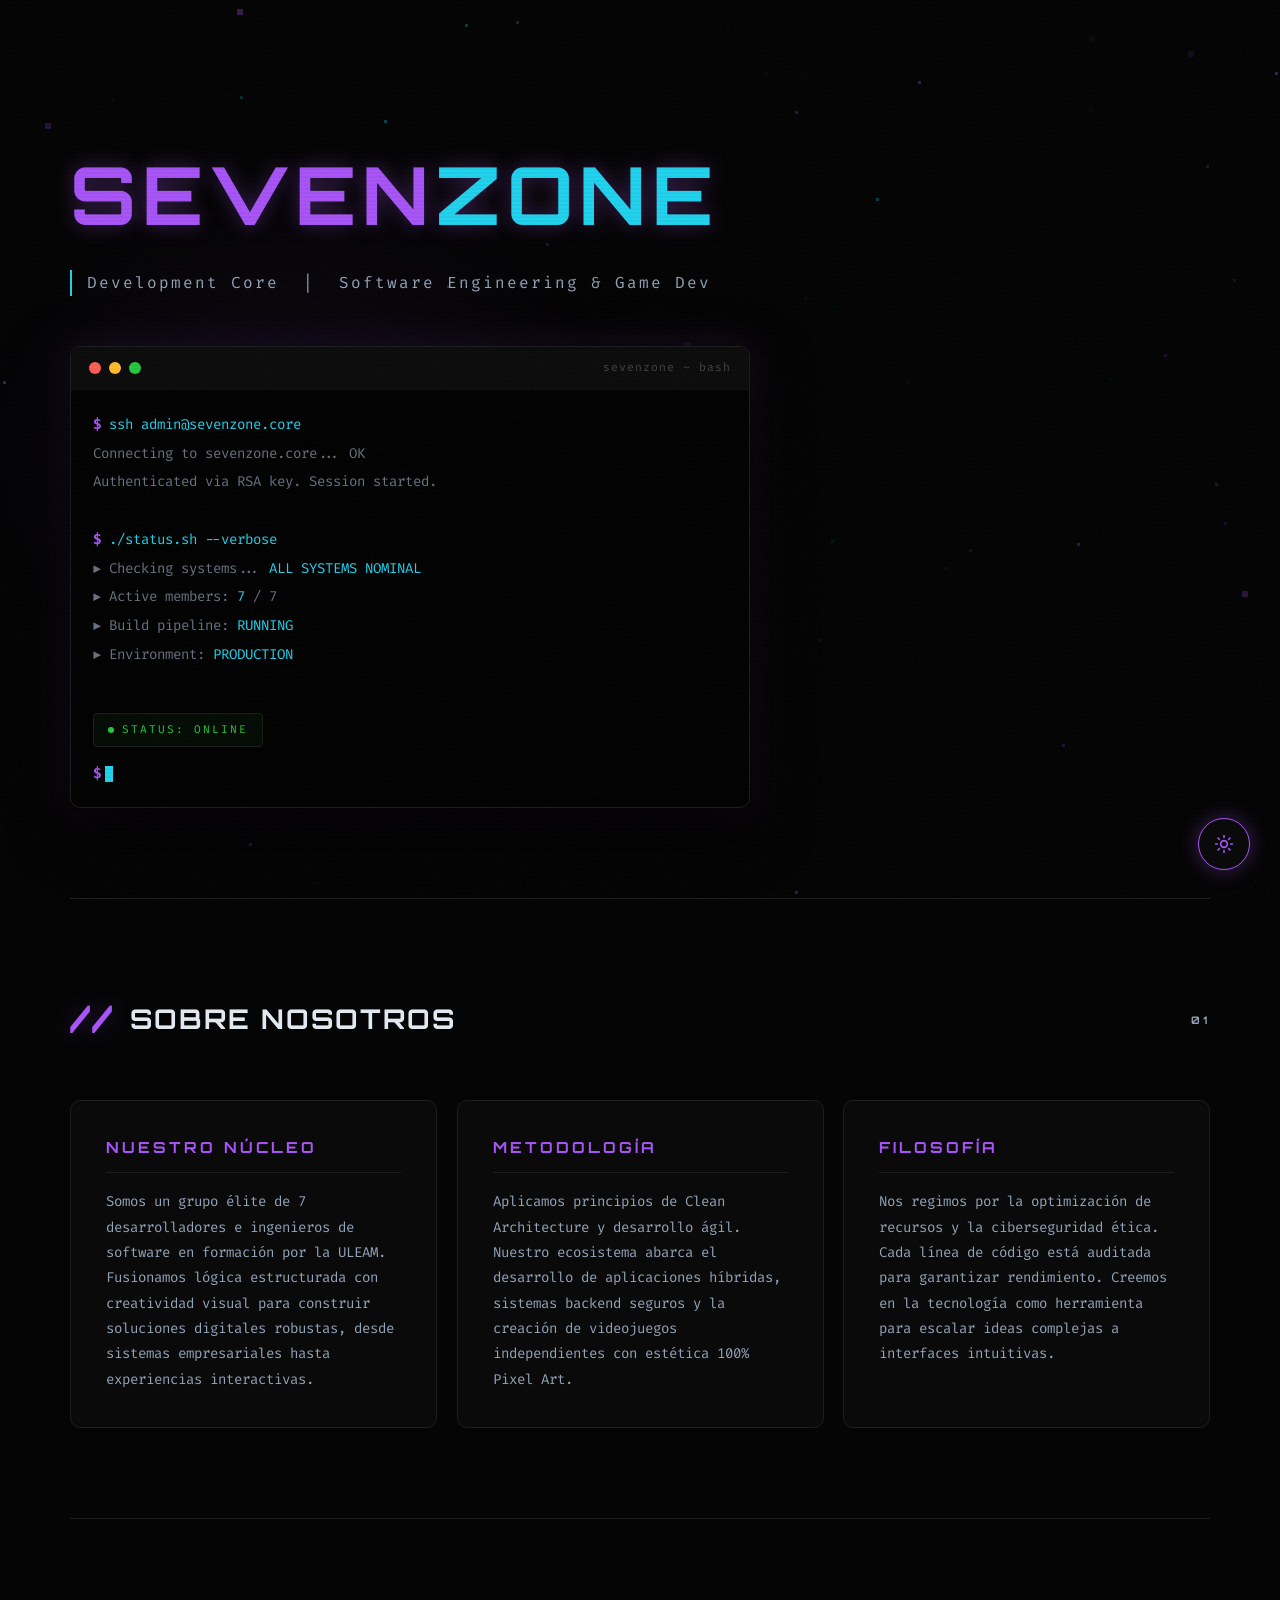
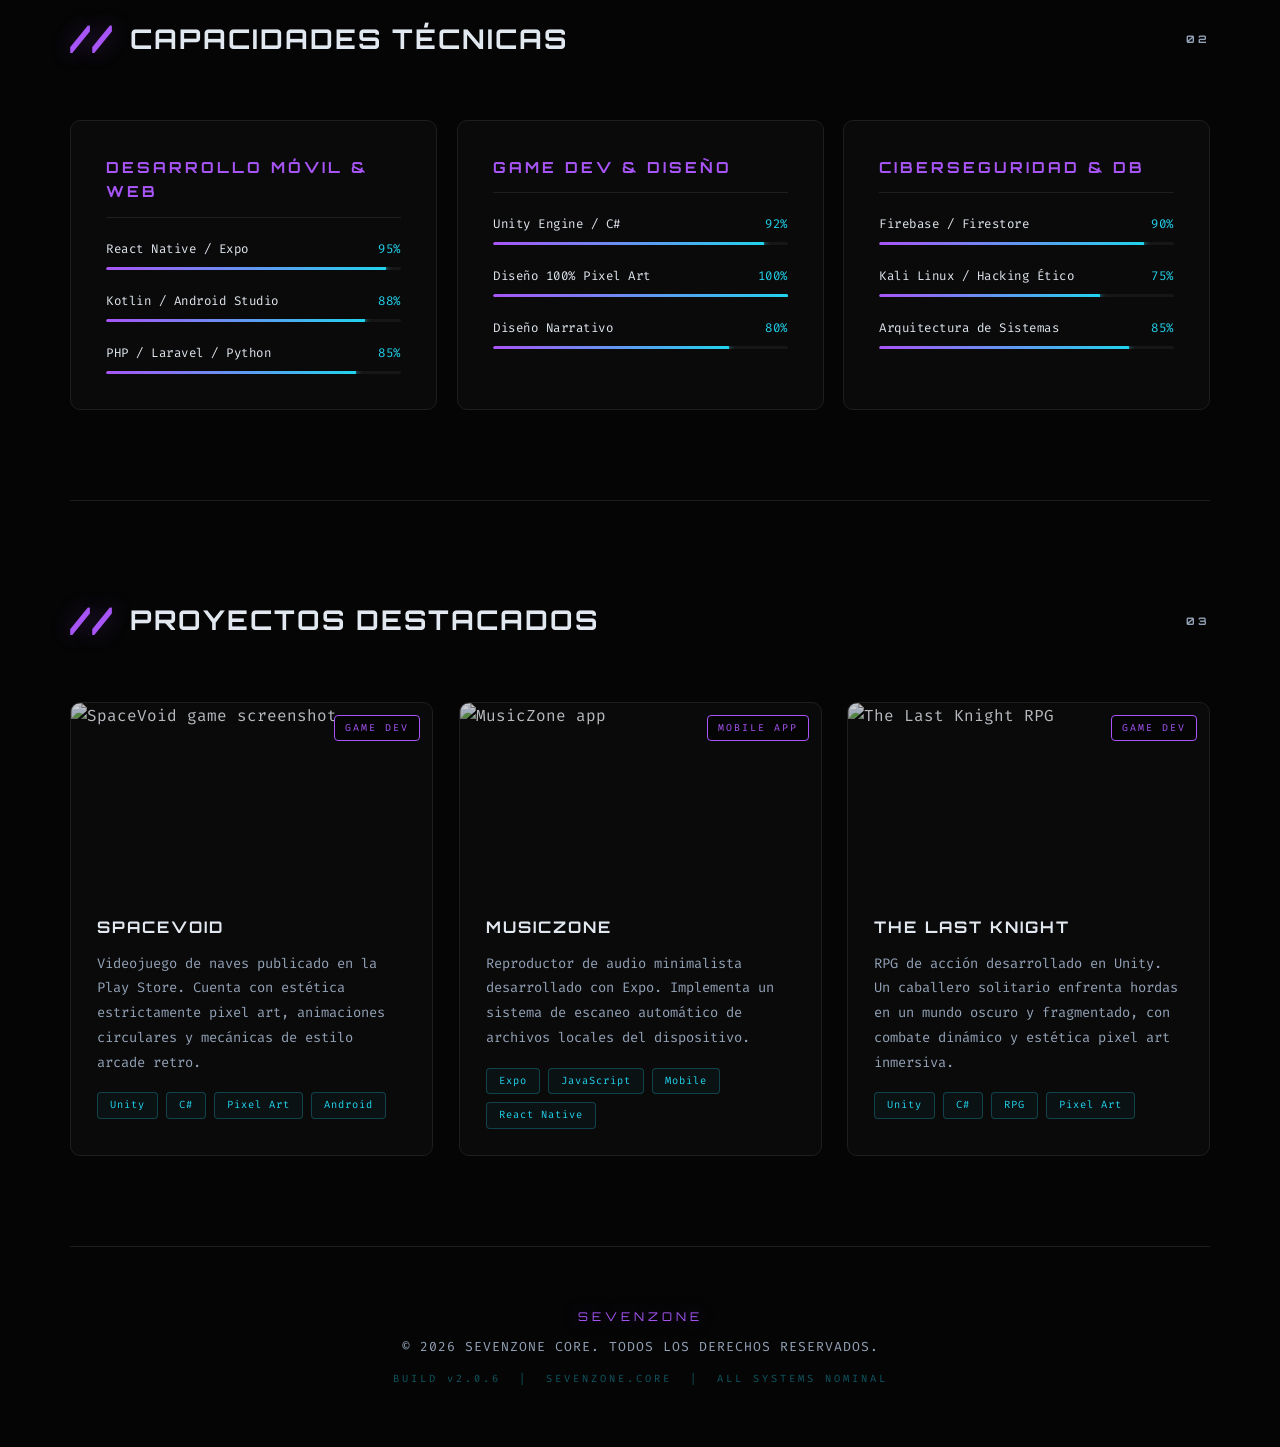
==== commit 5d59c47e: "Update index.html" ====
--- a/index.html
+++ b/index.html
@@ -6,9 +6,6 @@
     <title>SevenZone</title>
     <link href="https://fonts.googleapis.com/css2?family=Fira+Code:wght@300;400;500;700&family=Orbitron:wght@400;700;900&display=swap" rel="stylesheet">
     <style>
-        /* ========================
-           VARIABLES Y TEMAS
-           ======================== */
         :root {
             --bg-color: #050505;
             --surface-color: #0a0a0a;
@@ -20,6 +17,7 @@
             --neon-glow: 0 0 20px rgba(168, 85, 247, 0.35);
             --neon-glow-2: 0 0 40px rgba(168, 85, 247, 0.15);
             --transition-speed: 0.5s;
+            --card-radius: 10px;
         }
 
         [data-theme="blue"] {
@@ -46,23 +44,9 @@
             --neon-glow-2: 0 0 40px rgba(232, 121, 249, 0.15);
         }
 
-        /* ========================
-           RESETEO Y BASE
-           ======================== */
-        * {
-            margin: 0;
-            padding: 0;
-            box-sizing: border-box;
-            cursor: default;
-        }
-
-        a, button, [role="button"], .project-card, .card, #theme-toggle {
-            cursor: pointer;
-        }
-
-        html {
-            scroll-behavior: smooth;
-        }
+        * { margin: 0; padding: 0; box-sizing: border-box; cursor: default; }
+        a, button, [role="button"], .project-card, .card, #theme-toggle { cursor: pointer; }
+        html { scroll-behavior: smooth; }
 
         body {
             background-color: var(--bg-color);
@@ -79,24 +63,16 @@
             letter-spacing: 2px;
         }
 
-        /* Scanlines sutil */
         body::after {
             content: "";
             display: block;
             position: fixed;
             inset: 0;
-            background: repeating-linear-gradient(
-                0deg,
-                transparent,
-                transparent 2px,
-                rgba(0,0,0,0.03) 2px,
-                rgba(0,0,0,0.03) 4px
-            );
+            background: repeating-linear-gradient(0deg, transparent, transparent 2px, rgba(0,0,0,0.03) 2px, rgba(0,0,0,0.03) 4px);
             z-index: 9999;
             pointer-events: none;
         }
 
-        /* Noise overlay */
         body::before {
             content: "";
             position: fixed;
@@ -107,15 +83,18 @@
             pointer-events: none;
         }
 
-        .container {
-            max-width: 1200px;
-            margin: 0 auto;
-            padding: 0 30px;
-        }
-
-        /* ========================
-           BOTÓN TEMA
-           ======================== */
+        .container { max-width: 1200px; margin: 0 auto; padding: 0 30px; }
+
+        /* ── PIXEL PARTICLE CANVAS ── */
+        #pixel-canvas {
+            position: fixed;
+            inset: 0;
+            z-index: 0;
+            pointer-events: none;
+            opacity: 0.55;
+        }
+
+        /* ── THEME TOGGLE ── */
         #theme-toggle {
             position: fixed;
             bottom: 30px;
@@ -141,26 +120,18 @@
             box-shadow: var(--neon-glow), var(--neon-glow-2);
         }
 
-        #theme-toggle svg {
-            transition: transform 0.4s;
-        }
-
-        /* ========================
-           HEADER
-           ======================== */
+        /* ── HEADER ── */
         header {
             padding: 130px 0 90px;
             position: relative;
-        }
-
-        /* Glow de fondo del header */
+            z-index: 1;
+        }
+
         header::before {
             content: "";
             position: absolute;
-            top: 50%;
-            left: -10%;
-            width: 60%;
-            height: 60%;
+            top: 50%; left: -10%;
+            width: 60%; height: 60%;
             background: radial-gradient(ellipse, rgba(168, 85, 247, 0.08) 0%, transparent 70%);
             transform: translateY(-50%);
             pointer-events: none;
@@ -179,9 +150,7 @@
             animation: fadeSlideDown 0.8s cubic-bezier(0.22, 1, 0.36, 1) both;
         }
 
-        .brand-title span {
-            color: var(--accent-secondary);
-        }
+        .brand-title span { color: var(--accent-secondary); }
 
         .subtitle {
             color: var(--text-muted);
@@ -193,13 +162,11 @@
             animation: fadeSlideDown 0.8s 0.15s cubic-bezier(0.22, 1, 0.36, 1) both;
         }
 
-        /* ========================
-           TERMINAL
-           ======================== */
+        /* ── TERMINAL ── */
         .terminal-box {
             background: #030303;
             border: 1px solid var(--border-color);
-            border-radius: 8px;
+            border-radius: var(--card-radius);
             padding: 0;
             max-width: 680px;
             box-shadow: 0 20px 60px rgba(0,0,0,0.9), var(--neon-glow-2);
@@ -208,9 +175,7 @@
             transition: box-shadow var(--transition-speed);
         }
 
-        .terminal-box:hover {
-            box-shadow: 0 25px 70px rgba(0,0,0,0.9), var(--neon-glow);
-        }
+        .terminal-box:hover { box-shadow: 0 25px 70px rgba(0,0,0,0.9), var(--neon-glow); }
 
         .terminal-header {
             display: flex;
@@ -221,13 +186,7 @@
             border-bottom: 1px solid #111;
         }
 
-        .terminal-title {
-            font-family: 'Fira Code', monospace;
-            font-size: 0.72rem;
-            color: #444;
-            margin-left: auto;
-            letter-spacing: 1px;
-        }
+        .terminal-title { font-size: 0.72rem; color: #444; margin-left: auto; letter-spacing: 1px; }
 
         .dot { width: 12px; height: 12px; border-radius: 50%; flex-shrink: 0; }
         .dot-red { background: #ff5f56; }
@@ -253,6 +212,7 @@
             margin-top: 14px;
             padding: 5px 14px;
             border: 1px solid var(--border-color);
+            border-radius: 4px;
             font-size: 0.7rem;
             color: #27c93f;
             background: rgba(39, 201, 63, 0.05);
@@ -260,8 +220,7 @@
         }
 
         .status-dot {
-            width: 6px;
-            height: 6px;
+            width: 6px; height: 6px;
             border-radius: 50%;
             background: #27c93f;
             animation: pulse-green 2s ease-in-out infinite;
@@ -274,8 +233,7 @@
 
         .cursor {
             display: inline-block;
-            width: 8px;
-            height: 16px;
+            width: 8px; height: 16px;
             background: var(--accent-secondary);
             animation: blink 1.1s step-end infinite;
             vertical-align: middle;
@@ -284,13 +242,12 @@
 
         @keyframes blink { 50% { opacity: 0; } }
 
-        /* ========================
-           SECCIONES
-           ======================== */
+        /* ── SECCIONES ── */
         section {
             padding: 90px 0;
             border-top: 1px solid var(--border-color);
             position: relative;
+            z-index: 1;
         }
 
         .section-title {
@@ -309,16 +266,9 @@
             font-weight: 900;
         }
 
-        .section-num {
-            font-size: 0.65rem;
-            color: var(--text-muted);
-            letter-spacing: 3px;
-            margin-left: auto;
-        }
-
-        /* ========================
-           CARDS INFO
-           ======================== */
+        .section-num { font-size: 0.65rem; color: var(--text-muted); letter-spacing: 3px; margin-left: auto; }
+
+        /* ── CARDS ── */
         .grid {
             display: grid;
             grid-template-columns: repeat(auto-fit, minmax(300px, 1fr));
@@ -328,10 +278,23 @@
         .card {
             background: var(--surface-color);
             border: 1px solid var(--border-color);
+            border-radius: var(--card-radius);
             padding: 35px;
             position: relative;
             overflow: hidden;
             transition: border-color 0.35s ease, transform 0.35s ease, box-shadow 0.35s ease;
+        }
+
+        /* Pixel art corner decorators */
+        .card::before {
+            content: "";
+            position: absolute;
+            top: 6px; left: 6px;
+            width: 8px; height: 8px;
+            border-top: 2px solid var(--accent-primary);
+            border-left: 2px solid var(--accent-primary);
+            opacity: 0;
+            transition: opacity 0.3s;
         }
 
         .card::after {
@@ -339,6 +302,7 @@
             position: absolute;
             inset: 0;
             background: linear-gradient(135deg, rgba(168,85,247,0.04) 0%, transparent 60%);
+            border-radius: var(--card-radius);
             opacity: 0;
             transition: opacity 0.4s ease;
             pointer-events: none;
@@ -353,6 +317,7 @@
             box-shadow: var(--neon-glow), 0 20px 40px rgba(0,0,0,0.5);
         }
 
+        .card:hover::before { opacity: 1; }
         .card:hover::after { opacity: 1; }
 
         .card h3 {
@@ -364,18 +329,10 @@
             border-bottom: 1px solid var(--border-color);
         }
 
-        .card p {
-            font-size: 0.88rem;
-            color: var(--text-muted);
-            line-height: 1.8;
-        }
-
-        /* ========================
-           HABILIDADES
-           ======================== */
-        .skill-group {
-            margin-top: 22px;
-        }
+        .card p { font-size: 0.88rem; color: var(--text-muted); line-height: 1.8; }
+
+        /* ── SKILLS ── */
+        .skill-group { margin-top: 22px; }
 
         .skill-label {
             display: flex;
@@ -408,80 +365,110 @@
         .skill-progress::after {
             content: "";
             position: absolute;
-            right: 0;
-            top: 50%;
+            right: 0; top: 50%;
             transform: translateY(-50%);
-            width: 6px;
-            height: 6px;
+            width: 6px; height: 6px;
             border-radius: 50%;
             background: var(--accent-secondary);
             box-shadow: 0 0 6px var(--accent-secondary);
         }
 
-        /* ========================
-           PROYECTOS
-           ======================== */
+        /* ── PROJECT CARDS con imagen 3D tilt ── */
         .project-grid {
             display: grid;
-            grid-template-columns: repeat(auto-fit, minmax(300px, 1fr));
-            gap: 22px;
+            grid-template-columns: repeat(auto-fit, minmax(320px, 1fr));
+            gap: 26px;
+            perspective: 1200px;
         }
 
         .project-card {
             border: 1px solid var(--border-color);
+            border-radius: var(--card-radius);
             background: var(--surface-color);
-            padding: 32px;
+            overflow: hidden;
             position: relative;
+            transition: border-color 0.35s ease, box-shadow 0.35s ease;
+            transform-style: preserve-3d;
+            transform: rotateX(0deg) rotateY(0deg);
+            will-change: transform;
+        }
+
+        .project-card:hover {
+            border-color: var(--accent-primary);
+            box-shadow: var(--neon-glow), 0 20px 40px rgba(0,0,0,0.5);
+        }
+
+        /* Imagen del proyecto */
+        .project-img-wrap {
+            width: 100%;
+            height: 190px;
             overflow: hidden;
-            transition: border-color 0.35s ease, transform 0.35s ease, box-shadow 0.35s ease;
-        }
-
-        .project-card::before {
+            position: relative;
+        }
+
+        .project-img-wrap img {
+            width: 100%;
+            height: 100%;
+            object-fit: cover;
+            display: block;
+            transition: transform 0.6s cubic-bezier(0.22, 1, 0.36, 1), filter 0.4s ease;
+            filter: saturate(0.7) brightness(0.8);
+            image-rendering: auto;
+        }
+
+        .project-card:hover .project-img-wrap img {
+            transform: scale(1.08);
+            filter: saturate(1) brightness(0.95);
+        }
+
+        /* Overlay de gradiente sobre imagen */
+        .project-img-wrap::after {
+            content: "";
+            position: absolute;
+            inset: 0;
+            background: linear-gradient(to bottom, transparent 40%, var(--surface-color) 100%);
+            pointer-events: none;
+        }
+
+        /* Línea top accent */
+        .project-img-wrap::before {
             content: "";
             position: absolute;
             top: 0; left: 0;
             width: 100%; height: 2px;
             background: linear-gradient(90deg, var(--accent-primary), var(--accent-secondary));
+            z-index: 2;
             transform: scaleX(0);
             transform-origin: left;
             transition: transform 0.4s cubic-bezier(0.22, 1, 0.36, 1);
         }
 
-        .project-card::after {
-            content: "";
+        .project-card:hover .project-img-wrap::before { transform: scaleX(1); }
+
+        /* Pixel badge sobre imagen */
+        .project-badge {
             position: absolute;
-            inset: 0;
-            background: linear-gradient(180deg, rgba(168,85,247,0.03) 0%, transparent 50%);
-            opacity: 0;
-            transition: opacity 0.4s;
-            pointer-events: none;
-        }
-
-        [data-theme="blue"] .project-card::after { background: linear-gradient(180deg, rgba(56,189,248,0.03) 0%, transparent 50%); }
-        [data-theme="red"] .project-card::after { background: linear-gradient(180deg, rgba(232,121,249,0.03) 0%, transparent 50%); }
-
-        .project-card:hover {
-            border-color: var(--accent-primary);
-            transform: translateY(-6px);
-            box-shadow: var(--neon-glow), 0 20px 40px rgba(0,0,0,0.5);
-        }
-
-        .project-card:hover::before { transform: scaleX(1); }
-        .project-card:hover::after { opacity: 1; }
+            top: 12px; right: 12px;
+            z-index: 3;
+            background: rgba(5,5,5,0.85);
+            border: 1px solid var(--accent-primary);
+            border-radius: 4px;
+            padding: 4px 10px;
+            font-size: 0.62rem;
+            letter-spacing: 2px;
+            color: var(--accent-primary);
+            backdrop-filter: blur(4px);
+        }
+
+        .project-body {
+            padding: 22px 26px 26px;
+        }
 
         .project-card h4 {
             color: var(--text-main);
             font-size: 1rem;
-            margin-bottom: 14px;
+            margin-bottom: 10px;
             letter-spacing: 2px;
-        }
-
-        .project-label {
-            display: inline-block;
-            color: var(--accent-primary);
-            font-size: 0.7rem;
-            letter-spacing: 3px;
-            margin-bottom: 8px;
         }
 
         .project-card p {
@@ -494,7 +481,7 @@
             display: flex;
             flex-wrap: wrap;
             gap: 8px;
-            margin-top: 20px;
+            margin-top: 18px;
         }
 
         .tag {
@@ -502,7 +489,7 @@
             padding: 4px 12px;
             border: 1px solid rgba(34, 211, 238, 0.25);
             color: var(--accent-secondary);
-            border-radius: 2px;
+            border-radius: 4px;
             background: rgba(34, 211, 238, 0.04);
             letter-spacing: 1px;
             transition: all 0.25s ease;
@@ -513,28 +500,87 @@
             background: rgba(34, 211, 238, 0.08);
         }
 
-        /* ========================
-           SCROLL REVEAL
-           ======================== */
+        /* ── PIXEL ART ANIMACION ENTRY ── */
+        @keyframes pixelReveal {
+            0% {
+                opacity: 0;
+                clip-path: inset(0 100% 0 0);
+                transform: translateY(16px);
+            }
+            40% {
+                opacity: 1;
+                clip-path: inset(0 60% 0 0);
+            }
+            70% {
+                clip-path: inset(0 20% 0 0);
+            }
+            100% {
+                opacity: 1;
+                clip-path: inset(0 0% 0 0);
+                transform: translateY(0);
+            }
+        }
+
+        @keyframes pixelRevealCard {
+            0% {
+                opacity: 0;
+                transform: translateY(24px) scale(0.97);
+                filter: blur(1px);
+            }
+            30% {
+                opacity: 0.6;
+                transform: translateY(10px) scale(0.985);
+                filter: blur(0.5px);
+            }
+            60% {
+                opacity: 0.85;
+                transform: translateY(3px) scale(0.998);
+                filter: blur(0px);
+            }
+            80% {
+                transform: translateY(-2px) scale(1.002);
+            }
+            100% {
+                opacity: 1;
+                transform: translateY(0) scale(1);
+                filter: blur(0px);
+            }
+        }
+
+        /* Scanline sweep sobre hover */
+        @keyframes scanSweep {
+            0% { top: -100%; }
+            100% { top: 200%; }
+        }
+
+        .card .scan-line, .project-card .scan-line {
+            position: absolute;
+            left: 0; right: 0;
+            height: 30px;
+            background: linear-gradient(180deg, transparent, rgba(168,85,247,0.06), transparent);
+            pointer-events: none;
+            top: -100%;
+            z-index: 5;
+        }
+
+        .project-card:hover .scan-line { animation: scanSweep 1.2s ease-in-out; }
+        .card:hover .scan-line { animation: scanSweep 1.2s ease-in-out; }
+
+        /* ── SCROLL REVEAL PIXEL ── */
         .reveal {
             opacity: 0;
             transform: translateY(28px);
-            transition: opacity 0.7s cubic-bezier(0.22, 1, 0.36, 1), transform 0.7s cubic-bezier(0.22, 1, 0.36, 1);
         }
 
         .reveal.visible {
-            opacity: 1;
-            transform: translateY(0);
-        }
-
-        /* Delays escalonados */
-        .reveal-delay-1 { transition-delay: 0.1s; }
-        .reveal-delay-2 { transition-delay: 0.2s; }
-        .reveal-delay-3 { transition-delay: 0.3s; }
-
-        /* ========================
-           KEYFRAMES GLOBALES
-           ======================== */
+            animation: pixelRevealCard 0.75s cubic-bezier(0.22, 1, 0.36, 1) forwards;
+        }
+
+        .reveal-delay-1 { animation-delay: 0.08s; }
+        .reveal-delay-2 { animation-delay: 0.18s; }
+        .reveal-delay-3 { animation-delay: 0.28s; }
+
+        /* ── GLOBAL KF ── */
         @keyframes fadeSlideDown {
             from { opacity: 0; transform: translateY(-20px); }
             to { opacity: 1; transform: translateY(0); }
@@ -545,9 +591,7 @@
             to { opacity: 1; transform: translateY(0); }
         }
 
-        /* ========================
-           FOOTER
-           ======================== */
+        /* ── FOOTER ── */
         footer {
             text-align: center;
             padding: 60px 0;
@@ -555,6 +599,7 @@
             font-size: 0.82rem;
             color: var(--text-muted);
             position: relative;
+            z-index: 1;
         }
 
         footer .footer-brand {
@@ -576,9 +621,6 @@
             color: var(--accent-secondary);
         }
 
-        /* ========================
-           RESPONSIVE
-           ======================== */
         @media (max-width: 768px) {
             .container { padding: 0 20px; }
             header { padding: 90px 0 60px; }
@@ -586,6 +628,9 @@
     </style>
 </head>
 <body>
+
+    <!-- Pixel particle background -->
+    <canvas id="pixel-canvas"></canvas>
 
     <div id="theme-toggle" title="Cambiar tema de color" aria-label="Cambiar tema">
         <svg width="20" height="20" viewBox="0 0 24 24" fill="none" stroke="currentColor" stroke-width="2" stroke-linecap="round" stroke-linejoin="round">
@@ -634,14 +679,17 @@
             </h2>
             <div class="grid">
                 <div class="card reveal reveal-delay-1">
+                    <div class="scan-line"></div>
                     <h3>NUESTRO NÚCLEO</h3>
                     <p>Somos un grupo élite de 7 desarrolladores e ingenieros de software en formación por la ULEAM. Fusionamos lógica estructurada con creatividad visual para construir soluciones digitales robustas, desde sistemas empresariales hasta experiencias interactivas.</p>
                 </div>
                 <div class="card reveal reveal-delay-2">
+                    <div class="scan-line"></div>
                     <h3>METODOLOGÍA</h3>
                     <p>Aplicamos principios de Clean Architecture y desarrollo ágil. Nuestro ecosistema abarca el desarrollo de aplicaciones híbridas, sistemas backend seguros y la creación de videojuegos independientes con estética 100% Pixel Art.</p>
                 </div>
                 <div class="card reveal reveal-delay-3">
+                    <div class="scan-line"></div>
                     <h3>FILOSOFÍA</h3>
                     <p>Nos regimos por la optimización de recursos y la ciberseguridad ética. Cada línea de código está auditada para garantizar rendimiento. Creemos en la tecnología como herramienta para escalar ideas complejas a interfaces intuitivas.</p>
                 </div>
@@ -657,6 +705,7 @@
             </h2>
             <div class="grid">
                 <div class="card reveal reveal-delay-1">
+                    <div class="scan-line"></div>
                     <h3>DESARROLLO MÓVIL &amp; WEB</h3>
                     <div class="skill-group">
                         <div class="skill-label"><span>React Native / Expo</span><span class="skill-pct">95%</span></div>
@@ -672,6 +721,7 @@
                     </div>
                 </div>
                 <div class="card reveal reveal-delay-2">
+                    <div class="scan-line"></div>
                     <h3>GAME DEV &amp; DISEÑO</h3>
                     <div class="skill-group">
                         <div class="skill-label"><span>Unity Engine / C#</span><span class="skill-pct">92%</span></div>
@@ -687,6 +737,7 @@
                     </div>
                 </div>
                 <div class="card reveal reveal-delay-3">
+                    <div class="scan-line"></div>
                     <h3>CIBERSEGURIDAD &amp; DB</h3>
                     <div class="skill-group">
                         <div class="skill-label"><span>Firebase / Firestore</span><span class="skill-pct">90%</span></div>
@@ -713,39 +764,69 @@
             </h2>
             <div class="project-grid">
 
-                <div class="project-card reveal reveal-delay-1">
-                    <span class="project-label">GAME DEV</span>
-                    <h4>SPACEVOID</h4>
-                    <p>Videojuego de naves publicado en la Play Store. Cuenta con estética estrictamente pixel art, animaciones circulares y mecánicas de estilo arcade retro.</p>
-                    <div class="tag-container">
-                        <span class="tag">Unity</span>
-                        <span class="tag">C#</span>
-                        <span class="tag">Pixel Art</span>
-                        <span class="tag">Android</span>
-                    </div>
-                </div>
-
-                <div class="project-card reveal reveal-delay-2">
-                    <span class="project-label">MOBILE APP</span>
-                    <h4>MUSICZONE</h4>
-                    <p>Reproductor de audio minimalista desarrollado con Expo. Implementa un sistema de escaneo automático de archivos locales del dispositivo.</p>
-                    <div class="tag-container">
-                        <span class="tag">Expo</span>
-                        <span class="tag">JavaScript</span>
-                        <span class="tag">Mobile</span>
-                        <span class="tag">React Native</span>
-                    </div>
-                </div>
-
-                <div class="project-card reveal reveal-delay-3">
-                    <span class="project-label">GAME DEV</span>
-                    <h4>THE LAST KNIGHT</h4>
-                    <p>RPG de acción desarrollado en Unity. Un caballero solitario enfrenta hordas en un mundo oscuro y fragmentado, con combate dinámico y estética pixel art inmersiva.</p>
-                    <div class="tag-container">
-                        <span class="tag">Unity</span>
-                        <span class="tag">C#</span>
-                        <span class="tag">RPG</span>
-                        <span class="tag">Pixel Art</span>
+                <div class="project-card reveal reveal-delay-1" data-tilt>
+                    <div class="scan-line"></div>
+                    <div class="project-img-wrap">
+                        <span class="project-badge">GAME DEV</span>
+                        <img
+                            src="https://images.unsplash.com/photo-1614294149010-950b698f72c0?w=700&q=80"
+                            alt="SpaceVoid game screenshot"
+                            loading="lazy"
+                        />
+                    </div>
+                    <div class="project-body">
+                        <h4>SPACEVOID</h4>
+                        <p>Videojuego de naves publicado en la Play Store. Cuenta con estética estrictamente pixel art, animaciones circulares y mecánicas de estilo arcade retro.</p>
+                        <div class="tag-container">
+                            <span class="tag">Unity</span>
+                            <span class="tag">C#</span>
+                            <span class="tag">Pixel Art</span>
+                            <span class="tag">Android</span>
+                        </div>
+                    </div>
+                </div>
+
+                <div class="project-card reveal reveal-delay-2" data-tilt>
+                    <div class="scan-line"></div>
+                    <div class="project-img-wrap">
+                        <span class="project-badge">MOBILE APP</span>
+                        <img
+                            src="https://images.unsplash.com/photo-1511671782779-c97d3d27a1d4?w=700&q=80"
+                            alt="MusicZone app"
+                            loading="lazy"
+                        />
+                    </div>
+                    <div class="project-body">
+                        <h4>MUSICZONE</h4>
+                        <p>Reproductor de audio minimalista desarrollado con Expo. Implementa un sistema de escaneo automático de archivos locales del dispositivo.</p>
+                        <div class="tag-container">
+                            <span class="tag">Expo</span>
+                            <span class="tag">JavaScript</span>
+                            <span class="tag">Mobile</span>
+                            <span class="tag">React Native</span>
+                        </div>
+                    </div>
+                </div>
+
+                <div class="project-card reveal reveal-delay-3" data-tilt>
+                    <div class="scan-line"></div>
+                    <div class="project-img-wrap">
+                        <span class="project-badge">GAME DEV</span>
+                        <img
+                            src="https://images.unsplash.com/photo-1519074069444-1ba4fff66d16?w=700&q=80"
+                            alt="The Last Knight RPG"
+                            loading="lazy"
+                        />
+                    </div>
+                    <div class="project-body">
+                        <h4>THE LAST KNIGHT</h4>
+                        <p>RPG de acción desarrollado en Unity. Un caballero solitario enfrenta hordas en un mundo oscuro y fragmentado, con combate dinámico y estética pixel art inmersiva.</p>
+                        <div class="tag-container">
+                            <span class="tag">Unity</span>
+                            <span class="tag">C#</span>
+                            <span class="tag">RPG</span>
+                            <span class="tag">Pixel Art</span>
+                        </div>
                     </div>
                 </div>
 
@@ -761,52 +842,137 @@
     </div>
 
     <script>
-        // ── Cambio de Tema ──────────────────────────────
-        const themes = ['default', 'blue', 'red'];
-        let currentThemeIndex = 0;
-        const body = document.body;
-        const themeBtn = document.getElementById('theme-toggle');
-
-        themeBtn.addEventListener('click', () => {
-            currentThemeIndex = (currentThemeIndex + 1) % themes.length;
-            const activeTheme = themes[currentThemeIndex];
-            body.removeAttribute('data-theme');
-            if (activeTheme !== 'default') {
-                body.setAttribute('data-theme', activeTheme);
+    // ── Cambio de Tema ──────────────────────────────
+    const themes = ['default', 'blue', 'red'];
+    let currentThemeIndex = 0;
+    const body = document.body;
+    document.getElementById('theme-toggle').addEventListener('click', () => {
+        currentThemeIndex = (currentThemeIndex + 1) % themes.length;
+        const t = themes[currentThemeIndex];
+        body.removeAttribute('data-theme');
+        if (t !== 'default') body.setAttribute('data-theme', t);
+        initPixels(); // recolor particles on theme change
+    });
+
+    // ── Pixel Art Particle Background ──────────────
+    const canvas = document.getElementById('pixel-canvas');
+    const ctx = canvas.getContext('2d');
+    let particles = [];
+    const PIXEL_SIZE = 3;
+
+    function getAccent() {
+        return getComputedStyle(document.documentElement).getPropertyValue('--accent-primary').trim() || '#a855f7';
+    }
+    function getAccent2() {
+        return getComputedStyle(document.documentElement).getPropertyValue('--accent-secondary').trim() || '#22d3ee';
+    }
+
+    function resize() {
+        canvas.width = window.innerWidth;
+        canvas.height = window.innerHeight;
+    }
+
+    function initPixels() {
+        particles = [];
+        const count = Math.floor((canvas.width * canvas.height) / 14000);
+        for (let i = 0; i < count; i++) {
+            particles.push({
+                x: Math.random() * canvas.width,
+                y: Math.random() * canvas.height,
+                size: PIXEL_SIZE * (Math.random() < 0.3 ? 2 : 1),
+                alpha: Math.random() * 0.5 + 0.1,
+                speed: Math.random() * 0.25 + 0.05,
+                dir: Math.random() > 0.5 ? 1 : -1,
+                drift: (Math.random() - 0.5) * 0.3,
+                color: Math.random() > 0.5 ? getAccent() : getAccent2(),
+                blink: Math.random() * Math.PI * 2,
+                blinkSpeed: Math.random() * 0.02 + 0.005,
+            });
+        }
+    }
+
+    function drawPixels(ts) {
+        ctx.clearRect(0, 0, canvas.width, canvas.height);
+        for (const p of particles) {
+            p.blink += p.blinkSpeed;
+            const alpha = p.alpha * (0.5 + 0.5 * Math.sin(p.blink));
+            ctx.globalAlpha = alpha;
+            ctx.fillStyle = p.color;
+            // Pixel-square shape (no anti-alias rounding)
+            ctx.fillRect(
+                Math.round(p.x / PIXEL_SIZE) * PIXEL_SIZE,
+                Math.round(p.y / PIXEL_SIZE) * PIXEL_SIZE,
+                p.size, p.size
+            );
+            p.y -= p.speed * p.dir;
+            p.x += p.drift;
+            // Wrap
+            if (p.y < -10) p.y = canvas.height + 10;
+            if (p.y > canvas.height + 10) p.y = -10;
+            if (p.x < -10) p.x = canvas.width + 10;
+            if (p.x > canvas.width + 10) p.x = -10;
+        }
+        ctx.globalAlpha = 1;
+        requestAnimationFrame(drawPixels);
+    }
+
+    resize();
+    initPixels();
+    window.addEventListener('resize', () => { resize(); initPixels(); });
+    requestAnimationFrame(drawPixels);
+
+    // ── Scroll Reveal ───────────────────────────────
+    const revealObserver = new IntersectionObserver((entries) => {
+        entries.forEach(entry => {
+            if (entry.isIntersecting) {
+                entry.target.classList.add('visible');
             }
         });
-
-        // ── Scroll Reveal ───────────────────────────────
-        const revealObserver = new IntersectionObserver((entries) => {
-            entries.forEach(entry => {
-                if (entry.isIntersecting) {
-                    entry.target.classList.add('visible');
-                }
-            });
-        }, { threshold: 0.12 });
-
-        document.querySelectorAll('.reveal').forEach(el => revealObserver.observe(el));
-
-        // ── Barras de progreso (trigger con Intersection Observer) ──
-        const skillObserver = new IntersectionObserver((entries) => {
-            entries.forEach(entry => {
-                if (entry.isIntersecting) {
-                    entry.target.querySelectorAll('.skill-progress').forEach((bar, i) => {
-                        const target = bar.getAttribute('data-width');
-                        setTimeout(() => {
-                            bar.style.width = target + '%';
-                        }, i * 120);
-                    });
-                    skillObserver.unobserve(entry.target);
-                }
-            });
-        }, { threshold: 0.3 });
-
-        document.querySelectorAll('.card').forEach(card => {
-            if (card.querySelector('.skill-progress')) {
-                skillObserver.observe(card);
+    }, { threshold: 0.10 });
+
+    document.querySelectorAll('.reveal').forEach(el => revealObserver.observe(el));
+
+    // ── Skill bars ───────────────────────────────────
+    const skillObserver = new IntersectionObserver((entries) => {
+        entries.forEach(entry => {
+            if (entry.isIntersecting) {
+                entry.target.querySelectorAll('.skill-progress').forEach((bar, i) => {
+                    const target = bar.getAttribute('data-width');
+                    setTimeout(() => { bar.style.width = target + '%'; }, i * 120);
+                });
+                skillObserver.unobserve(entry.target);
             }
         });
+    }, { threshold: 0.3 });
+
+    document.querySelectorAll('.card').forEach(card => {
+        if (card.querySelector('.skill-progress')) skillObserver.observe(card);
+    });
+
+    // ── 3D Tilt Effect on Project Cards ─────────────
+    const TILT_MAX = 12; // degrees
+
+    document.querySelectorAll('[data-tilt]').forEach(card => {
+        card.addEventListener('mousemove', (e) => {
+            const rect = card.getBoundingClientRect();
+            const cx = rect.left + rect.width / 2;
+            const cy = rect.top + rect.height / 2;
+            const dx = (e.clientX - cx) / (rect.width / 2);
+            const dy = (e.clientY - cy) / (rect.height / 2);
+            const rotY = dx * TILT_MAX;
+            const rotX = -dy * TILT_MAX;
+            card.style.transform = `perspective(900px) rotateX(${rotX}deg) rotateY(${rotY}deg) scale3d(1.04,1.04,1.04)`;
+            // Dynamic light shimmer
+            const pctX = ((e.clientX - rect.left) / rect.width * 100).toFixed(1);
+            const pctY = ((e.clientY - rect.top) / rect.height * 100).toFixed(1);
+            card.style.setProperty('--mx', pctX + '%');
+            card.style.setProperty('--my', pctY + '%');
+        });
+
+        card.addEventListener('mouseleave', () => {
+            card.style.transform = 'perspective(900px) rotateX(0deg) rotateY(0deg) scale3d(1,1,1)';
+        });
+    });
     </script>
 </body>
 </html>
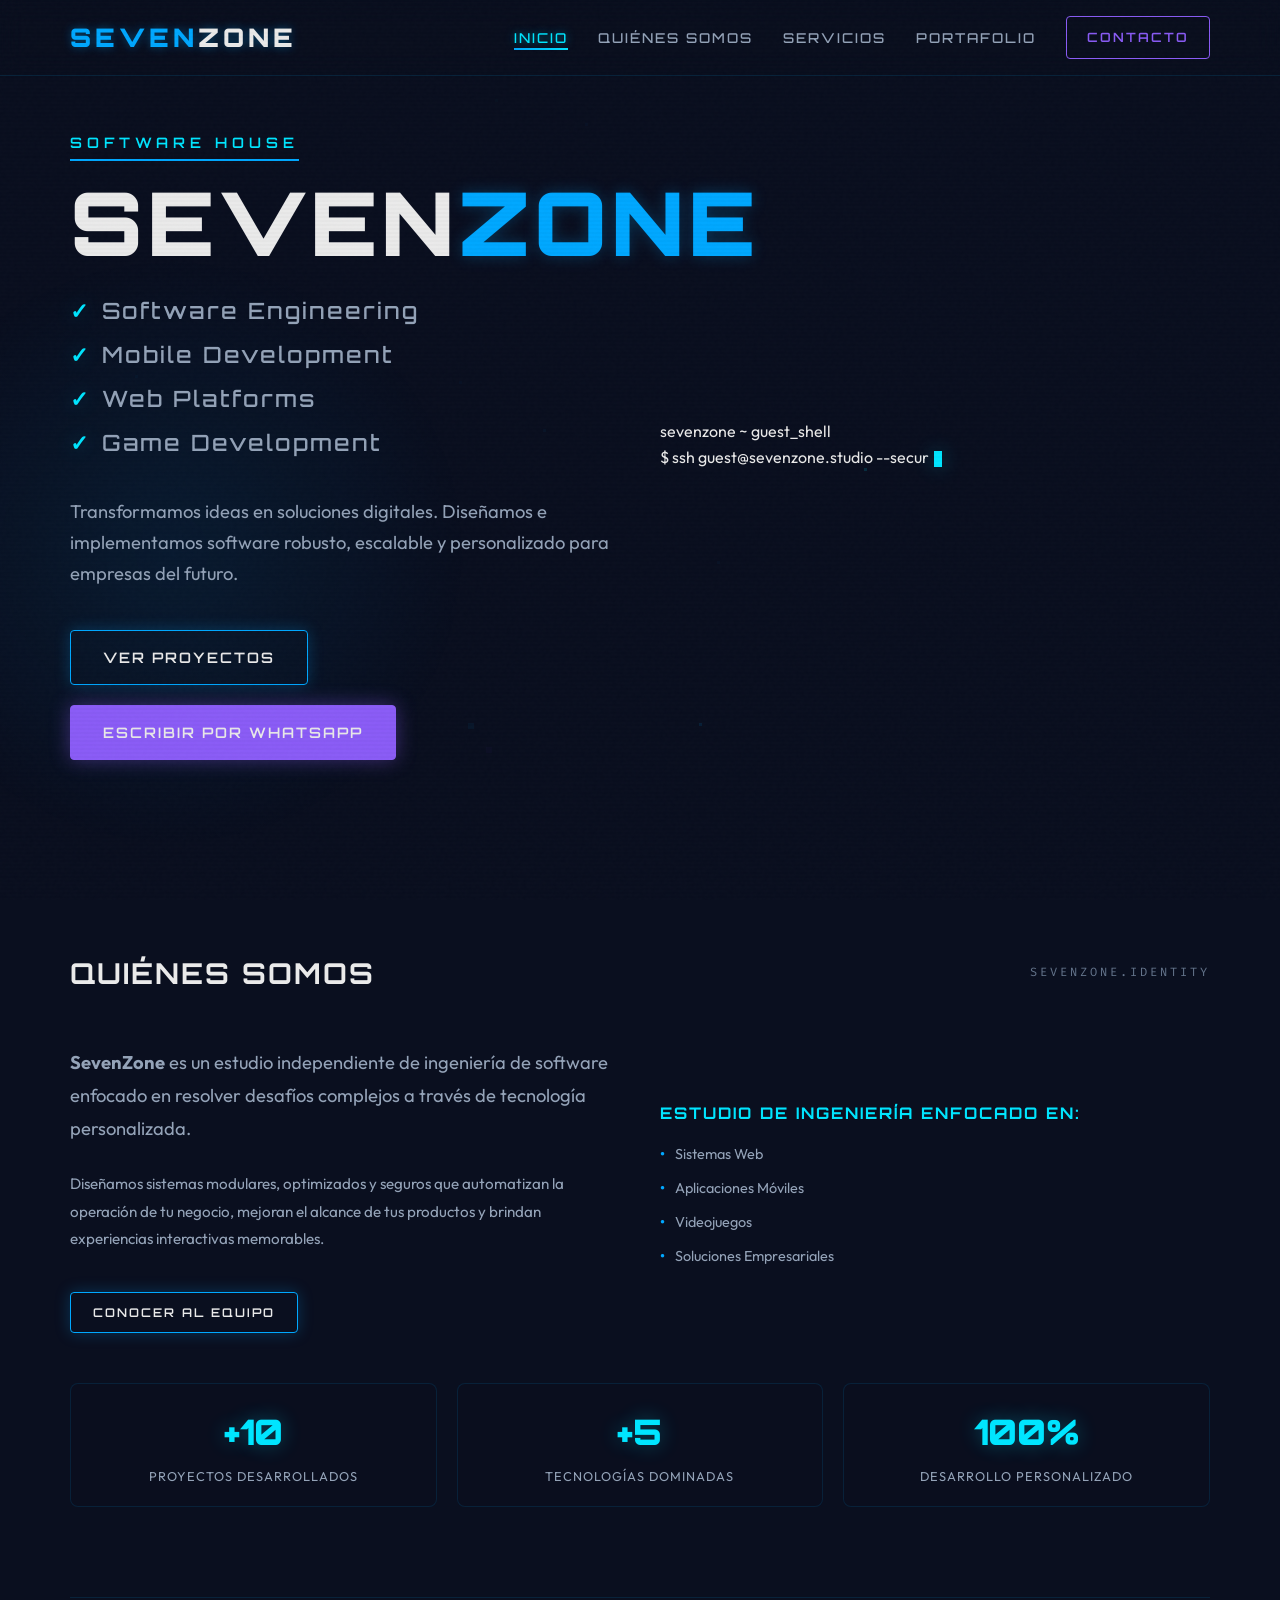
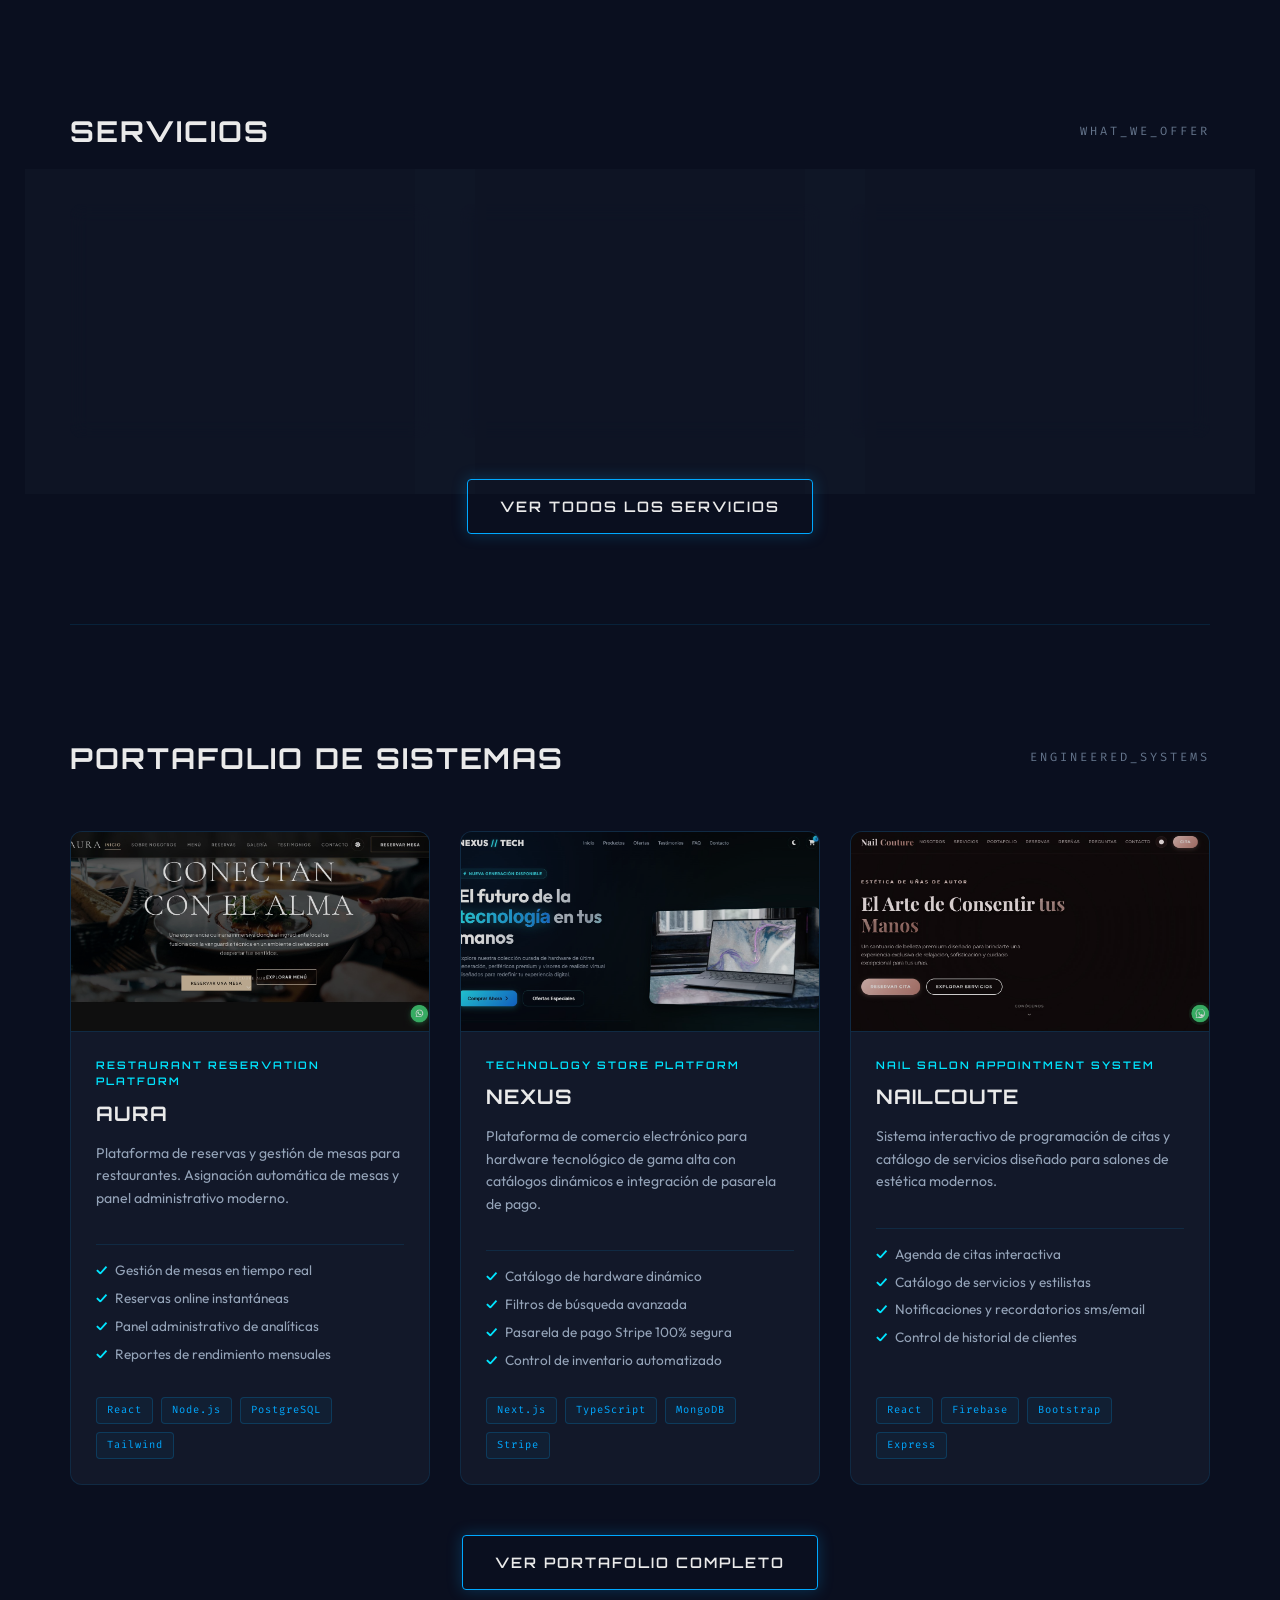
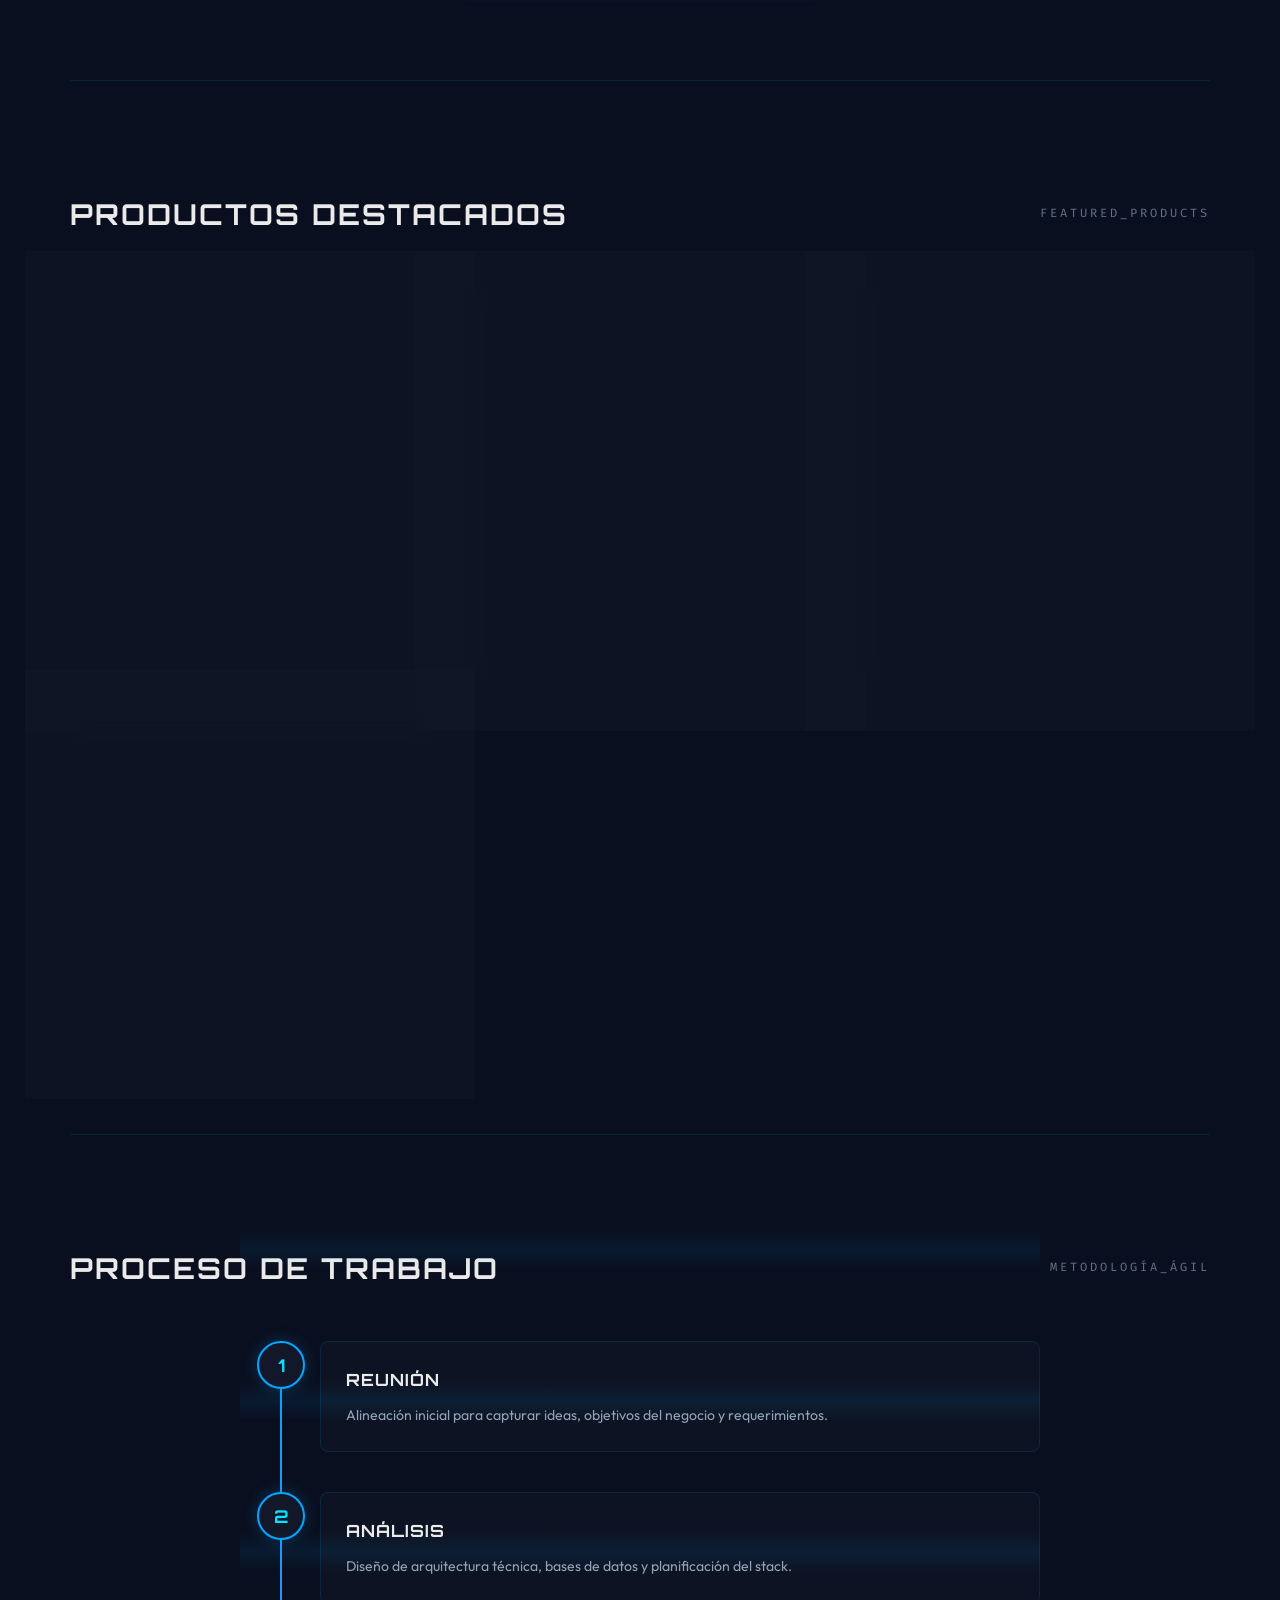
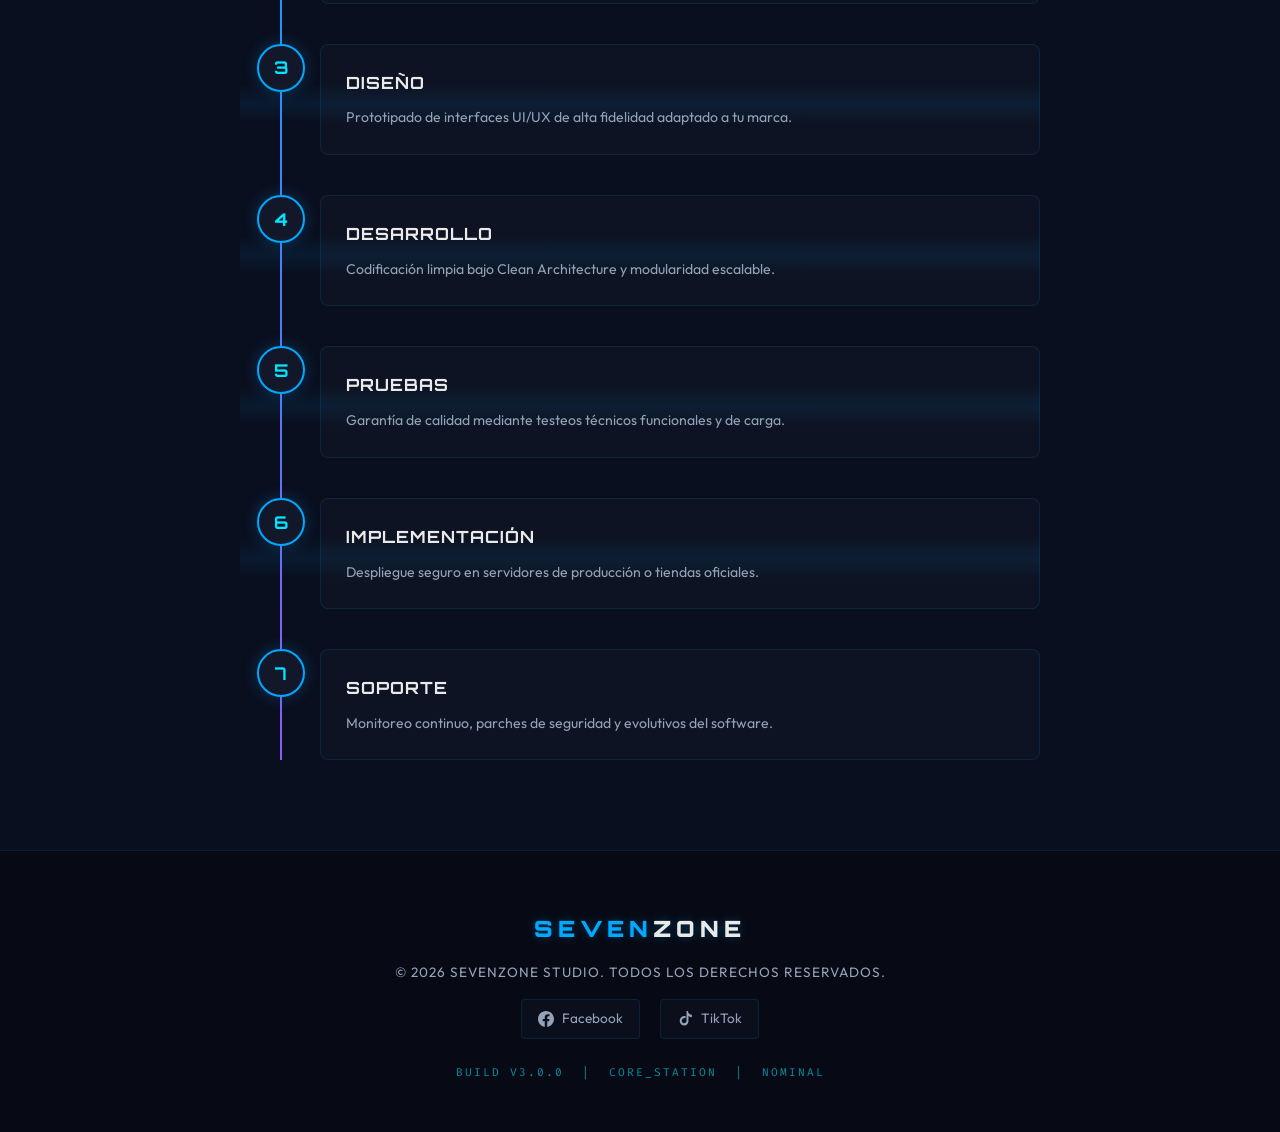
==== commit e0d157f3: "Primer commit" ====
--- a/index.html
+++ b/index.html
@@ -3,976 +3,321 @@
 <head>
     <meta charset="UTF-8">
     <meta name="viewport" content="width=device-width, initial-scale=1.0">
-    <title>SevenZone</title>
-    <link href="https://fonts.googleapis.com/css2?family=Fira+Code:wght@300;400;500;700&family=Orbitron:wght@400;700;900&display=swap" rel="stylesheet">
-    <style>
-        :root {
-            --bg-color: #050505;
-            --surface-color: #0a0a0a;
-            --accent-primary: #a855f7;
-            --accent-secondary: #22d3ee;
-            --text-main: #e2e8f0;
-            --text-muted: #94a3b8;
-            --border-color: #1e1e1e;
-            --neon-glow: 0 0 20px rgba(168, 85, 247, 0.35);
-            --neon-glow-2: 0 0 40px rgba(168, 85, 247, 0.15);
-            --transition-speed: 0.5s;
-            --card-radius: 10px;
-        }
-
-        [data-theme="blue"] {
-            --bg-color: #020617;
-            --surface-color: #0f172a;
-            --accent-primary: #38bdf8;
-            --accent-secondary: #818cf8;
-            --text-main: #f1f5f9;
-            --text-muted: #64748b;
-            --border-color: #1e293b;
-            --neon-glow: 0 0 20px rgba(56, 189, 248, 0.35);
-            --neon-glow-2: 0 0 40px rgba(56, 189, 248, 0.15);
-        }
-
-        [data-theme="red"] {
-            --bg-color: #080008;
-            --surface-color: #130013;
-            --accent-primary: #e879f9;
-            --accent-secondary: #f97316;
-            --text-main: #fae8ff;
-            --text-muted: #a855f7;
-            --border-color: #3b0764;
-            --neon-glow: 0 0 20px rgba(232, 121, 249, 0.35);
-            --neon-glow-2: 0 0 40px rgba(232, 121, 249, 0.15);
-        }
-
-        * { margin: 0; padding: 0; box-sizing: border-box; cursor: default; }
-        a, button, [role="button"], .project-card, .card, #theme-toggle { cursor: pointer; }
-        html { scroll-behavior: smooth; }
-
-        body {
-            background-color: var(--bg-color);
-            color: var(--text-main);
-            font-family: 'Fira Code', monospace;
-            line-height: 1.6;
-            overflow-x: hidden;
-            transition: background-color var(--transition-speed), color var(--transition-speed);
-        }
-
-        h1, h2, h3, h4 {
-            font-family: 'Orbitron', sans-serif;
-            text-transform: uppercase;
-            letter-spacing: 2px;
-        }
-
-        body::after {
-            content: "";
-            display: block;
-            position: fixed;
-            inset: 0;
-            background: repeating-linear-gradient(0deg, transparent, transparent 2px, rgba(0,0,0,0.03) 2px, rgba(0,0,0,0.03) 4px);
-            z-index: 9999;
-            pointer-events: none;
-        }
-
-        body::before {
-            content: "";
-            position: fixed;
-            inset: 0;
-            background-image: url("data:image/svg+xml,%3Csvg viewBox='0 0 256 256' xmlns='http://www.w3.org/2000/svg'%3E%3Cfilter id='noise'%3E%3CfeTurbulence type='fractalNoise' baseFrequency='0.9' numOctaves='4' stitchTiles='stitch'/%3E%3C/filter%3E%3Crect width='100%25' height='100%25' filter='url(%23noise)' opacity='0.035'/%3E%3C/svg%3E");
-            opacity: 0.4;
-            z-index: 9998;
-            pointer-events: none;
-        }
-
-        .container { max-width: 1200px; margin: 0 auto; padding: 0 30px; }
-
-        /* ── PIXEL PARTICLE CANVAS ── */
-        #pixel-canvas {
-            position: fixed;
-            inset: 0;
-            z-index: 0;
-            pointer-events: none;
-            opacity: 0.55;
-        }
-
-        /* ── THEME TOGGLE ── */
-        #theme-toggle {
-            position: fixed;
-            bottom: 30px;
-            right: 30px;
-            z-index: 10000;
-            background: var(--surface-color);
-            border: 1px solid var(--accent-primary);
-            width: 52px;
-            height: 52px;
-            border-radius: 50%;
-            display: flex;
-            align-items: center;
-            justify-content: center;
-            color: var(--accent-primary);
-            box-shadow: var(--neon-glow);
-            transition: all 0.4s cubic-bezier(0.175, 0.885, 0.32, 1.275);
-        }
-
-        #theme-toggle:hover {
-            transform: scale(1.1) rotate(180deg);
-            background: var(--accent-primary);
-            color: var(--bg-color);
-            box-shadow: var(--neon-glow), var(--neon-glow-2);
-        }
-
-        /* ── HEADER ── */
-        header {
-            padding: 130px 0 90px;
-            position: relative;
-            z-index: 1;
-        }
-
-        header::before {
-            content: "";
-            position: absolute;
-            top: 50%; left: -10%;
-            width: 60%; height: 60%;
-            background: radial-gradient(ellipse, rgba(168, 85, 247, 0.08) 0%, transparent 70%);
-            transform: translateY(-50%);
-            pointer-events: none;
-            transition: background var(--transition-speed);
-        }
-
-        [data-theme="blue"] header::before { background: radial-gradient(ellipse, rgba(56, 189, 248, 0.08) 0%, transparent 70%); }
-        [data-theme="red"] header::before { background: radial-gradient(ellipse, rgba(232, 121, 249, 0.08) 0%, transparent 70%); }
-
-        .brand-title {
-            font-size: clamp(3rem, 7vw, 5rem);
-            color: var(--accent-primary);
-            text-shadow: var(--neon-glow);
-            margin-bottom: 12px;
-            letter-spacing: 6px;
-            animation: fadeSlideDown 0.8s cubic-bezier(0.22, 1, 0.36, 1) both;
-        }
-
-        .brand-title span { color: var(--accent-secondary); }
-
-        .subtitle {
-            color: var(--text-muted);
-            font-size: 1rem;
-            border-left: 2px solid var(--accent-secondary);
-            padding-left: 15px;
-            margin-bottom: 50px;
-            letter-spacing: 2px;
-            animation: fadeSlideDown 0.8s 0.15s cubic-bezier(0.22, 1, 0.36, 1) both;
-        }
-
-        /* ── TERMINAL ── */
-        .terminal-box {
-            background: #030303;
-            border: 1px solid var(--border-color);
-            border-radius: var(--card-radius);
-            padding: 0;
-            max-width: 680px;
-            box-shadow: 0 20px 60px rgba(0,0,0,0.9), var(--neon-glow-2);
-            overflow: hidden;
-            animation: fadeSlideUp 0.9s 0.3s cubic-bezier(0.22, 1, 0.36, 1) both;
-            transition: box-shadow var(--transition-speed);
-        }
-
-        .terminal-box:hover { box-shadow: 0 25px 70px rgba(0,0,0,0.9), var(--neon-glow); }
-
-        .terminal-header {
-            display: flex;
-            align-items: center;
-            gap: 8px;
-            padding: 12px 18px;
-            background: #0d0d0d;
-            border-bottom: 1px solid #111;
-        }
-
-        .terminal-title { font-size: 0.72rem; color: #444; margin-left: auto; letter-spacing: 1px; }
-
-        .dot { width: 12px; height: 12px; border-radius: 50%; flex-shrink: 0; }
-        .dot-red { background: #ff5f56; }
-        .dot-yellow { background: #ffbd2e; }
-        .dot-green { background: #27c93f; }
-
-        .terminal-body {
-            font-size: 0.88rem;
-            color: var(--accent-secondary);
-            padding: 22px 22px 18px;
-            line-height: 1.9;
-        }
-
-        .terminal-body p { margin-bottom: 2px; }
-        .terminal-body .cmd { color: var(--accent-primary); font-weight: 700; }
-        .terminal-body .output { color: #6b7280; }
-        .terminal-body .highlight { color: var(--accent-secondary); }
-
-        .status-badge {
-            display: inline-flex;
-            align-items: center;
-            gap: 8px;
-            margin-top: 14px;
-            padding: 5px 14px;
-            border: 1px solid var(--border-color);
-            border-radius: 4px;
-            font-size: 0.7rem;
-            color: #27c93f;
-            background: rgba(39, 201, 63, 0.05);
-            letter-spacing: 2px;
-        }
-
-        .status-dot {
-            width: 6px; height: 6px;
-            border-radius: 50%;
-            background: #27c93f;
-            animation: pulse-green 2s ease-in-out infinite;
-        }
-
-        @keyframes pulse-green {
-            0%, 100% { opacity: 1; box-shadow: 0 0 4px #27c93f; }
-            50% { opacity: 0.4; box-shadow: none; }
-        }
-
-        .cursor {
-            display: inline-block;
-            width: 8px; height: 16px;
-            background: var(--accent-secondary);
-            animation: blink 1.1s step-end infinite;
-            vertical-align: middle;
-            margin-left: 4px;
-        }
-
-        @keyframes blink { 50% { opacity: 0; } }
-
-        /* ── SECCIONES ── */
-        section {
-            padding: 90px 0;
-            border-top: 1px solid var(--border-color);
-            position: relative;
-            z-index: 1;
-        }
-
-        .section-title {
-            font-size: clamp(1.2rem, 2.5vw, 1.7rem);
-            margin-bottom: 50px;
-            display: flex;
-            align-items: center;
-            gap: 16px;
-            color: var(--text-main);
-        }
-
-        .section-title .prefix {
-            color: var(--accent-primary);
-            font-size: 1.4em;
-            text-shadow: var(--neon-glow);
-            font-weight: 900;
-        }
-
-        .section-num { font-size: 0.65rem; color: var(--text-muted); letter-spacing: 3px; margin-left: auto; }
-
-        /* ── CARDS ── */
-        .grid {
-            display: grid;
-            grid-template-columns: repeat(auto-fit, minmax(300px, 1fr));
-            gap: 20px;
-        }
-
-        .card {
-            background: var(--surface-color);
-            border: 1px solid var(--border-color);
-            border-radius: var(--card-radius);
-            padding: 35px;
-            position: relative;
-            overflow: hidden;
-            transition: border-color 0.35s ease, transform 0.35s ease, box-shadow 0.35s ease;
-        }
-
-        /* Pixel art corner decorators */
-        .card::before {
-            content: "";
-            position: absolute;
-            top: 6px; left: 6px;
-            width: 8px; height: 8px;
-            border-top: 2px solid var(--accent-primary);
-            border-left: 2px solid var(--accent-primary);
-            opacity: 0;
-            transition: opacity 0.3s;
-        }
-
-        .card::after {
-            content: "";
-            position: absolute;
-            inset: 0;
-            background: linear-gradient(135deg, rgba(168,85,247,0.04) 0%, transparent 60%);
-            border-radius: var(--card-radius);
-            opacity: 0;
-            transition: opacity 0.4s ease;
-            pointer-events: none;
-        }
-
-        [data-theme="blue"] .card::after { background: linear-gradient(135deg, rgba(56,189,248,0.04) 0%, transparent 60%); }
-        [data-theme="red"] .card::after { background: linear-gradient(135deg, rgba(232,121,249,0.04) 0%, transparent 60%); }
-
-        .card:hover {
-            border-color: var(--accent-primary);
-            transform: translateY(-6px);
-            box-shadow: var(--neon-glow), 0 20px 40px rgba(0,0,0,0.5);
-        }
-
-        .card:hover::before { opacity: 1; }
-        .card:hover::after { opacity: 1; }
-
-        .card h3 {
-            color: var(--accent-primary);
-            margin-bottom: 16px;
-            font-size: 0.95rem;
-            letter-spacing: 3px;
-            padding-bottom: 12px;
-            border-bottom: 1px solid var(--border-color);
-        }
-
-        .card p { font-size: 0.88rem; color: var(--text-muted); line-height: 1.8; }
-
-        /* ── SKILLS ── */
-        .skill-group { margin-top: 22px; }
-
-        .skill-label {
-            display: flex;
-            justify-content: space-between;
-            font-size: 0.78rem;
-            margin-bottom: 7px;
-            color: var(--text-main);
-            letter-spacing: 0.5px;
-        }
-
-        .skill-pct { color: var(--accent-secondary); }
-
-        .skill-bar {
-            height: 3px;
-            background: rgba(255,255,255,0.05);
-            width: 100%;
-            border-radius: 2px;
-            overflow: hidden;
-        }
-
-        .skill-progress {
-            height: 100%;
-            background: linear-gradient(90deg, var(--accent-primary), var(--accent-secondary));
-            width: 0;
-            border-radius: 2px;
-            transition: width 1.4s cubic-bezier(0.22, 1, 0.36, 1);
-            position: relative;
-        }
-
-        .skill-progress::after {
-            content: "";
-            position: absolute;
-            right: 0; top: 50%;
-            transform: translateY(-50%);
-            width: 6px; height: 6px;
-            border-radius: 50%;
-            background: var(--accent-secondary);
-            box-shadow: 0 0 6px var(--accent-secondary);
-        }
-
-        /* ── PROJECT CARDS con imagen 3D tilt ── */
-        .project-grid {
-            display: grid;
-            grid-template-columns: repeat(auto-fit, minmax(320px, 1fr));
-            gap: 26px;
-            perspective: 1200px;
-        }
-
-        .project-card {
-            border: 1px solid var(--border-color);
-            border-radius: var(--card-radius);
-            background: var(--surface-color);
-            overflow: hidden;
-            position: relative;
-            transition: border-color 0.35s ease, box-shadow 0.35s ease;
-            transform-style: preserve-3d;
-            transform: rotateX(0deg) rotateY(0deg);
-            will-change: transform;
-        }
-
-        .project-card:hover {
-            border-color: var(--accent-primary);
-            box-shadow: var(--neon-glow), 0 20px 40px rgba(0,0,0,0.5);
-        }
-
-        /* Imagen del proyecto */
-        .project-img-wrap {
-            width: 100%;
-            height: 190px;
-            overflow: hidden;
-            position: relative;
-        }
-
-        .project-img-wrap img {
-            width: 100%;
-            height: 100%;
-            object-fit: cover;
-            display: block;
-            transition: transform 0.6s cubic-bezier(0.22, 1, 0.36, 1), filter 0.4s ease;
-            filter: saturate(0.7) brightness(0.8);
-            image-rendering: auto;
-        }
-
-        .project-card:hover .project-img-wrap img {
-            transform: scale(1.08);
-            filter: saturate(1) brightness(0.95);
-        }
-
-        /* Overlay de gradiente sobre imagen */
-        .project-img-wrap::after {
-            content: "";
-            position: absolute;
-            inset: 0;
-            background: linear-gradient(to bottom, transparent 40%, var(--surface-color) 100%);
-            pointer-events: none;
-        }
-
-        /* Línea top accent */
-        .project-img-wrap::before {
-            content: "";
-            position: absolute;
-            top: 0; left: 0;
-            width: 100%; height: 2px;
-            background: linear-gradient(90deg, var(--accent-primary), var(--accent-secondary));
-            z-index: 2;
-            transform: scaleX(0);
-            transform-origin: left;
-            transition: transform 0.4s cubic-bezier(0.22, 1, 0.36, 1);
-        }
-
-        .project-card:hover .project-img-wrap::before { transform: scaleX(1); }
-
-        /* Pixel badge sobre imagen */
-        .project-badge {
-            position: absolute;
-            top: 12px; right: 12px;
-            z-index: 3;
-            background: rgba(5,5,5,0.85);
-            border: 1px solid var(--accent-primary);
-            border-radius: 4px;
-            padding: 4px 10px;
-            font-size: 0.62rem;
-            letter-spacing: 2px;
-            color: var(--accent-primary);
-            backdrop-filter: blur(4px);
-        }
-
-        .project-body {
-            padding: 22px 26px 26px;
-        }
-
-        .project-card h4 {
-            color: var(--text-main);
-            font-size: 1rem;
-            margin-bottom: 10px;
-            letter-spacing: 2px;
-        }
-
-        .project-card p {
-            font-size: 0.86rem;
-            color: var(--text-muted);
-            line-height: 1.8;
-        }
-
-        .tag-container {
-            display: flex;
-            flex-wrap: wrap;
-            gap: 8px;
-            margin-top: 18px;
-        }
-
-        .tag {
-            font-size: 0.65rem;
-            padding: 4px 12px;
-            border: 1px solid rgba(34, 211, 238, 0.25);
-            color: var(--accent-secondary);
-            border-radius: 4px;
-            background: rgba(34, 211, 238, 0.04);
-            letter-spacing: 1px;
-            transition: all 0.25s ease;
-        }
-
-        .project-card:hover .tag {
-            border-color: rgba(34, 211, 238, 0.5);
-            background: rgba(34, 211, 238, 0.08);
-        }
-
-        /* ── PIXEL ART ANIMACION ENTRY ── */
-        @keyframes pixelReveal {
-            0% {
-                opacity: 0;
-                clip-path: inset(0 100% 0 0);
-                transform: translateY(16px);
-            }
-            40% {
-                opacity: 1;
-                clip-path: inset(0 60% 0 0);
-            }
-            70% {
-                clip-path: inset(0 20% 0 0);
-            }
-            100% {
-                opacity: 1;
-                clip-path: inset(0 0% 0 0);
-                transform: translateY(0);
-            }
-        }
-
-        @keyframes pixelRevealCard {
-            0% {
-                opacity: 0;
-                transform: translateY(24px) scale(0.97);
-                filter: blur(1px);
-            }
-            30% {
-                opacity: 0.6;
-                transform: translateY(10px) scale(0.985);
-                filter: blur(0.5px);
-            }
-            60% {
-                opacity: 0.85;
-                transform: translateY(3px) scale(0.998);
-                filter: blur(0px);
-            }
-            80% {
-                transform: translateY(-2px) scale(1.002);
-            }
-            100% {
-                opacity: 1;
-                transform: translateY(0) scale(1);
-                filter: blur(0px);
-            }
-        }
-
-        /* Scanline sweep sobre hover */
-        @keyframes scanSweep {
-            0% { top: -100%; }
-            100% { top: 200%; }
-        }
-
-        .card .scan-line, .project-card .scan-line {
-            position: absolute;
-            left: 0; right: 0;
-            height: 30px;
-            background: linear-gradient(180deg, transparent, rgba(168,85,247,0.06), transparent);
-            pointer-events: none;
-            top: -100%;
-            z-index: 5;
-        }
-
-        .project-card:hover .scan-line { animation: scanSweep 1.2s ease-in-out; }
-        .card:hover .scan-line { animation: scanSweep 1.2s ease-in-out; }
-
-        /* ── SCROLL REVEAL PIXEL ── */
-        .reveal {
-            opacity: 0;
-            transform: translateY(28px);
-        }
-
-        .reveal.visible {
-            animation: pixelRevealCard 0.75s cubic-bezier(0.22, 1, 0.36, 1) forwards;
-        }
-
-        .reveal-delay-1 { animation-delay: 0.08s; }
-        .reveal-delay-2 { animation-delay: 0.18s; }
-        .reveal-delay-3 { animation-delay: 0.28s; }
-
-        /* ── GLOBAL KF ── */
-        @keyframes fadeSlideDown {
-            from { opacity: 0; transform: translateY(-20px); }
-            to { opacity: 1; transform: translateY(0); }
-        }
-
-        @keyframes fadeSlideUp {
-            from { opacity: 0; transform: translateY(20px); }
-            to { opacity: 1; transform: translateY(0); }
-        }
-
-        /* ── FOOTER ── */
-        footer {
-            text-align: center;
-            padding: 60px 0;
-            border-top: 1px solid var(--border-color);
-            font-size: 0.82rem;
-            color: var(--text-muted);
-            position: relative;
-            z-index: 1;
-        }
-
-        footer .footer-brand {
-            font-family: 'Orbitron', sans-serif;
-            font-size: 0.75rem;
-            letter-spacing: 4px;
-            color: var(--accent-primary);
-            text-shadow: var(--neon-glow);
-            margin-bottom: 10px;
-        }
-
-        footer p { letter-spacing: 1px; }
-
-        .sys-log {
-            font-size: 0.65rem;
-            opacity: 0.4;
-            margin-top: 14px;
-            letter-spacing: 3px;
-            color: var(--accent-secondary);
-        }
-
-        @media (max-width: 768px) {
-            .container { padding: 0 20px; }
-            header { padding: 90px 0 60px; }
-        }
-    </style>
+    <title>SevenZone | Software Engineering &amp; Development Studio</title>
+    <link rel="icon" type="image/png" href="img/Fabicon/icon.png">
+    <link rel="stylesheet" href="css/main.css">
+    <link rel="stylesheet" href="css/components.css">
+    <link rel="stylesheet" href="css/animations.css">
 </head>
 <body>
 
-    <!-- Pixel particle background -->
+    <!-- Particle Background Canvas -->
     <canvas id="pixel-canvas"></canvas>
 
-    <div id="theme-toggle" title="Cambiar tema de color" aria-label="Cambiar tema">
-        <svg width="20" height="20" viewBox="0 0 24 24" fill="none" stroke="currentColor" stroke-width="2" stroke-linecap="round" stroke-linejoin="round">
-            <circle cx="12" cy="12" r="4"/>
-            <path d="M12 2v2M12 20v2M4.93 4.93l1.41 1.41M17.66 17.66l1.41 1.41M2 12h2M20 12h2M4.93 19.07l1.41-1.41M17.66 6.34l1.41-1.41"/>
-        </svg>
-    </div>
-
-    <div class="container">
-
-        <!-- HEADER -->
-        <header>
-            <h1 class="brand-title">SEVEN<span>ZONE</span></h1>
-            <p class="subtitle">Development Core &nbsp;|&nbsp; Software Engineering &amp; Game Dev</p>
-
+    <!-- Navigation Header -->
+    <nav class="navbar">
+        <div class="container nav-container">
+            <a href="index.html" class="nav-logo">
+                <span class="nav-logo-text">SEVEN<span>ZONE</span></span>
+            </a>
+            <button class="hamburger" aria-label="Abrir menú" aria-expanded="false">
+                <span></span>
+                <span></span>
+                <span></span>
+            </button>
+            <ul class="nav-menu">
+                <li class="nav-item active"><a href="index.html" class="nav-link">Inicio</a></li>
+                <li class="nav-item"><a href="pages/about.html" class="nav-link">Quiénes Somos</a></li>
+                <li class="nav-item"><a href="pages/services.html" class="nav-link">Servicios</a></li>
+                <li class="nav-item"><a href="pages/projects.html" class="nav-link">Portafolio</a></li>
+                <li class="nav-item"><a href="https://wa.me/593986747379" target="_blank" class="nav-cta">Contacto</a></li>
+            </ul>
+        </div>
+    </nav>
+
+    <!-- HERO / BANNER SECTION -->
+    <header class="hero">
+        <div class="container grid-2" style="align-items: center;">
+            <div class="hero-content fade-in-up">
+                <span class="hero-pretitle">Software House</span>
+                <h1 class="hero-title">SEVEN<span>ZONE</span></h1>
+                
+                <ul class="hero-services-list">
+                    <li>Software Engineering</li>
+                    <li>Mobile Development</li>
+                    <li>Web Platforms</li>
+                    <li>Game Development</li>
+                </ul>
+                
+                <p class="hero-tagline">
+                    Transformamos ideas en soluciones digitales. Diseñamos e implementamos software robusto, escalable y personalizado para empresas del futuro.
+                </p>
+                
+                <div class="hero-actions">
+                    <a href="pages/projects.html" class="btn btn-secondary">Ver Proyectos</a>
+                    <a href="https://wa.me/593986747379" target="_blank" class="btn btn-primary">Escribir por WhatsApp</a>
+                </div>
+            </div>
+            
+            <!-- Tech Terminal Graphic -->
             <div class="terminal-box">
                 <div class="terminal-header">
-                    <div class="dot dot-red"></div>
+                    <div class="dot dot-red" id="secret-btn" title="System Override"></div>
                     <div class="dot dot-yellow"></div>
                     <div class="dot dot-green"></div>
-                    <span class="terminal-title">sevenzone ~ bash</span>
+                    <span class="terminal-title">sevenzone ~ guest_shell</span>
                 </div>
                 <div class="terminal-body">
-                    <p><span class="cmd">$</span> ssh admin@sevenzone.core</p>
-                    <p class="output">Connecting to sevenzone.core... OK</p>
-                    <p class="output">Authenticated via RSA key. Session started.</p>
-                    <p>&nbsp;</p>
-                    <p><span class="cmd">$</span> ./status.sh --verbose</p>
-                    <p class="output">► Checking systems... <span class="highlight">ALL SYSTEMS NOMINAL</span></p>
-                    <p class="output">► Active members: <span class="highlight">7</span> / 7</p>
-                    <p class="output">► Build pipeline: <span class="highlight">RUNNING</span></p>
-                    <p class="output">► Environment: <span class="highlight">PRODUCTION</span></p>
-                    <p>&nbsp;</p>
-                    <div class="status-badge"><span class="status-dot"></span> STATUS: ONLINE</div>
-                    <p style="margin-top:14px;"><span class="cmd">$</span><span class="cursor"></span></p>
-                </div>
-            </div>
-        </header>
-
-        <!-- SOBRE NOSOTROS -->
-        <section id="sobre-nosotros">
-            <h2 class="section-title">
-                <span class="prefix">//</span>
-                SOBRE NOSOTROS
-                <span class="section-num">01</span>
-            </h2>
-            <div class="grid">
-                <div class="card reveal reveal-delay-1">
-                    <div class="scan-line"></div>
-                    <h3>NUESTRO NÚCLEO</h3>
-                    <p>Somos un grupo élite de 7 desarrolladores e ingenieros de software en formación por la ULEAM. Fusionamos lógica estructurada con creatividad visual para construir soluciones digitales robustas, desde sistemas empresariales hasta experiencias interactivas.</p>
-                </div>
-                <div class="card reveal reveal-delay-2">
-                    <div class="scan-line"></div>
-                    <h3>METODOLOGÍA</h3>
-                    <p>Aplicamos principios de Clean Architecture y desarrollo ágil. Nuestro ecosistema abarca el desarrollo de aplicaciones híbridas, sistemas backend seguros y la creación de videojuegos independientes con estética 100% Pixel Art.</p>
-                </div>
-                <div class="card reveal reveal-delay-3">
-                    <div class="scan-line"></div>
-                    <h3>FILOSOFÍA</h3>
-                    <p>Nos regimos por la optimización de recursos y la ciberseguridad ética. Cada línea de código está auditada para garantizar rendimiento. Creemos en la tecnología como herramienta para escalar ideas complejas a interfaces intuitivas.</p>
-                </div>
-            </div>
-        </section>
-
-        <!-- HABILIDADES -->
-        <section id="habilidades">
-            <h2 class="section-title">
-                <span class="prefix">//</span>
-                CAPACIDADES TÉCNICAS
-                <span class="section-num">02</span>
-            </h2>
-            <div class="grid">
-                <div class="card reveal reveal-delay-1">
-                    <div class="scan-line"></div>
-                    <h3>DESARROLLO MÓVIL &amp; WEB</h3>
-                    <div class="skill-group">
-                        <div class="skill-label"><span>React Native / Expo</span><span class="skill-pct">95%</span></div>
-                        <div class="skill-bar"><div class="skill-progress" data-width="95"></div></div>
-                    </div>
-                    <div class="skill-group">
-                        <div class="skill-label"><span>Kotlin / Android Studio</span><span class="skill-pct">88%</span></div>
-                        <div class="skill-bar"><div class="skill-progress" data-width="88"></div></div>
-                    </div>
-                    <div class="skill-group">
-                        <div class="skill-label"><span>PHP / Laravel / Python</span><span class="skill-pct">85%</span></div>
-                        <div class="skill-bar"><div class="skill-progress" data-width="85"></div></div>
-                    </div>
-                </div>
-                <div class="card reveal reveal-delay-2">
-                    <div class="scan-line"></div>
-                    <h3>GAME DEV &amp; DISEÑO</h3>
-                    <div class="skill-group">
-                        <div class="skill-label"><span>Unity Engine / C#</span><span class="skill-pct">92%</span></div>
-                        <div class="skill-bar"><div class="skill-progress" data-width="92"></div></div>
-                    </div>
-                    <div class="skill-group">
-                        <div class="skill-label"><span>Diseño 100% Pixel Art</span><span class="skill-pct">100%</span></div>
-                        <div class="skill-bar"><div class="skill-progress" data-width="100"></div></div>
-                    </div>
-                    <div class="skill-group">
-                        <div class="skill-label"><span>Diseño Narrativo</span><span class="skill-pct">80%</span></div>
-                        <div class="skill-bar"><div class="skill-progress" data-width="80"></div></div>
-                    </div>
-                </div>
-                <div class="card reveal reveal-delay-3">
-                    <div class="scan-line"></div>
-                    <h3>CIBERSEGURIDAD &amp; DB</h3>
-                    <div class="skill-group">
-                        <div class="skill-label"><span>Firebase / Firestore</span><span class="skill-pct">90%</span></div>
-                        <div class="skill-bar"><div class="skill-progress" data-width="90"></div></div>
-                    </div>
-                    <div class="skill-group">
-                        <div class="skill-label"><span>Kali Linux / Hacking Ético</span><span class="skill-pct">75%</span></div>
-                        <div class="skill-bar"><div class="skill-progress" data-width="75"></div></div>
-                    </div>
-                    <div class="skill-group">
-                        <div class="skill-label"><span>Arquitectura de Sistemas</span><span class="skill-pct">85%</span></div>
-                        <div class="skill-bar"><div class="skill-progress" data-width="85"></div></div>
-                    </div>
-                </div>
-            </div>
-        </section>
-
-        <!-- PROYECTOS -->
-        <section id="proyectos">
-            <h2 class="section-title">
-                <span class="prefix">//</span>
-                PROYECTOS DESTACADOS
-                <span class="section-num">03</span>
-            </h2>
-            <div class="project-grid">
-
-                <div class="project-card reveal reveal-delay-1" data-tilt>
-                    <div class="scan-line"></div>
-                    <div class="project-img-wrap">
-                        <span class="project-badge">GAME DEV</span>
-                        <img
-                            src="https://images.unsplash.com/photo-1614294149010-950b698f72c0?w=700&q=80"
-                            alt="SpaceVoid game screenshot"
-                            loading="lazy"
-                        />
-                    </div>
-                    <div class="project-body">
-                        <h4>SPACEVOID</h4>
-                        <p>Videojuego de naves publicado en la Play Store. Cuenta con estética estrictamente pixel art, animaciones circulares y mecánicas de estilo arcade retro.</p>
-                        <div class="tag-container">
-                            <span class="tag">Unity</span>
-                            <span class="tag">C#</span>
-                            <span class="tag">Pixel Art</span>
-                            <span class="tag">Android</span>
-                        </div>
-                    </div>
-                </div>
-
-                <div class="project-card reveal reveal-delay-2" data-tilt>
-                    <div class="scan-line"></div>
-                    <div class="project-img-wrap">
-                        <span class="project-badge">MOBILE APP</span>
-                        <img
-                            src="https://images.unsplash.com/photo-1511671782779-c97d3d27a1d4?w=700&q=80"
-                            alt="MusicZone app"
-                            loading="lazy"
-                        />
-                    </div>
-                    <div class="project-body">
-                        <h4>MUSICZONE</h4>
-                        <p>Reproductor de audio minimalista desarrollado con Expo. Implementa un sistema de escaneo automático de archivos locales del dispositivo.</p>
-                        <div class="tag-container">
-                            <span class="tag">Expo</span>
-                            <span class="tag">JavaScript</span>
-                            <span class="tag">Mobile</span>
-                            <span class="tag">React Native</span>
-                        </div>
-                    </div>
-                </div>
-
-                <div class="project-card reveal reveal-delay-3" data-tilt>
-                    <div class="scan-line"></div>
-                    <div class="project-img-wrap">
-                        <span class="project-badge">GAME DEV</span>
-                        <img
-                            src="https://images.unsplash.com/photo-1519074069444-1ba4fff66d16?w=700&q=80"
-                            alt="The Last Knight RPG"
-                            loading="lazy"
-                        />
-                    </div>
-                    <div class="project-body">
-                        <h4>THE LAST KNIGHT</h4>
-                        <p>RPG de acción desarrollado en Unity. Un caballero solitario enfrenta hordas en un mundo oscuro y fragmentado, con combate dinámico y estética pixel art inmersiva.</p>
-                        <div class="tag-container">
-                            <span class="tag">Unity</span>
-                            <span class="tag">C#</span>
-                            <span class="tag">RPG</span>
-                            <span class="tag">Pixel Art</span>
-                        </div>
-                    </div>
-                </div>
-
-            </div>
-        </section>
-
-        <footer>
-            <p class="footer-brand">SEVENZONE</p>
-            <p>&copy; 2026 SEVENZONE CORE. TODOS LOS DERECHOS RESERVADOS.</p>
-            <p class="sys-log">BUILD v2.0.6 &nbsp;|&nbsp; SEVENZONE.CORE &nbsp;|&nbsp; ALL SYSTEMS NOMINAL</p>
-        </footer>
+                    <p><span class="cmd">$</span><span class="cli-prompt-line"></span><span class="cursor"></span></p>
+                    <p class="secret-output" id="views-output" style="margin-top: 10px; display: none;">► TOTAL INGRESS: <span id="views-count">0</span> SESSIONS</p>
+                </div>
+            </div>
+        </div>
+    </header>
+
+    <!-- Main Content Container -->
+    <div class="container">
+
+        <!-- QUIÉNES SOMOS SECTION -->
+        <section id="quienes-somos">
+            <div class="section-header">
+                <h2 class="section-title">Quiénes Somos</h2>
+                <span class="section-num">SEVENZONE.IDENTITY</span>
+            </div>
+            
+            <div class="grid-2">
+                <div class="about-summary reveal delay-1">
+                    <p class="about-summary-text">
+                        <strong>SevenZone</strong> es un estudio independiente de ingeniería de software enfocado en resolver desafíos complejos a través de tecnología personalizada.
+                    </p>
+                    <p class="about-summary-text" style="font-size: 0.95rem;">
+                        Diseñamos sistemas modulares, optimizados y seguros que automatizan la operación de tu negocio, mejoran el alcance de tus productos y brindan experiencias interactivas memorables.
+                    </p>
+                    <div style="margin-top: 15px;">
+                        <a href="pages/about.html" class="btn btn-secondary" style="padding: 10px 22px; font-size: 0.75rem;">Conocer al Equipo</a>
+                    </div>
+                </div>
+                
+                <div class="reveal delay-2" style="display: flex; flex-direction: column; justify-content: center; gap: 15px;">
+                    <h3 style="font-family: 'Orbitron', sans-serif; font-size: 1rem; color: var(--cyan-tech); letter-spacing: 2px;">ESTUDIO DE INGENIERÍA ENFOCADO EN:</h3>
+                    <ul style="list-style: none; padding-left: 0; color: var(--text-secondary); line-height: 1.8; font-size: 0.9rem;">
+                        <li style="margin-bottom: 8px; display: flex; align-items: center; gap: 10px;">
+                            <span style="color: var(--blue-electric); font-weight: bold;">•</span> Sistemas Web
+                        </li>
+                        <li style="margin-bottom: 8px; display: flex; align-items: center; gap: 10px;">
+                            <span style="color: var(--blue-electric); font-weight: bold;">•</span> Aplicaciones Móviles
+                        </li>
+                        <li style="margin-bottom: 8px; display: flex; align-items: center; gap: 10px;">
+                            <span style="color: var(--blue-electric); font-weight: bold;">•</span> Videojuegos
+                        </li>
+                        <li style="margin-bottom: 8px; display: flex; align-items: center; gap: 10px;">
+                            <span style="color: var(--blue-electric); font-weight: bold;">•</span> Soluciones Empresariales
+                        </li>
+                    </ul>
+                </div>
+            </div>
+
+            <!-- Stats grid -->
+            <div class="about-stats reveal delay-3" style="margin-top: 50px;">
+                <div class="stat-card">
+                    <div class="stat-number">+10</div>
+                    <div class="stat-label">Proyectos Desarrollados</div>
+                </div>
+                <div class="stat-card">
+                    <div class="stat-number">+5</div>
+                    <div class="stat-label">Tecnologías Dominadas</div>
+                </div>
+                <div class="stat-card">
+                    <div class="stat-number">100%</div>
+                    <div class="stat-label">Desarrollo Personalizado</div>
+                </div>
+            </div>
+        </section>
+
+        <!-- SERVICIOS SECTION -->
+        <section id="servicios">
+            <div class="section-header">
+                <h2 class="section-title">Servicios</h2>
+                <span class="section-num">WHAT_WE_OFFER</span>
+            </div>
+            
+            <div class="grid-3">
+                <div class="card reveal delay-1" data-tilt>
+                    <div class="scan-line"></div>
+                    <h3 style="display:flex; align-items:center; gap:10px;">Desarrollo Web</h3>
+                    <p>Plataformas escalables, paneles de administración complejos y e-commerce de alto rendimiento. Arquitecturas robustas.</p>
+                </div>
+                <div class="card reveal delay-2" data-tilt>
+                    <div class="scan-line"></div>
+                    <h3 style="display:flex; align-items:center; gap:10px;">Desarrollo Android</h3>
+                    <p>Aplicaciones móviles nativas e híbridas fluidas. Consumo eficiente de APIs y publicación directa en tiendas.</p>
+                </div>
+                <div class="card reveal delay-3" data-tilt>
+                    <div class="scan-line"></div>
+                    <h3 style="display:flex; align-items:center; gap:10px;">Sistemas Empresariales</h3>
+                    <p>Soluciones corporativas de automatización de flujos de trabajo e integraciones complejas de bases de datos.</p>
+                </div>
+            </div>
+            
+            <div style="text-align: center; margin-top: 40px;" class="reveal delay-1">
+                <a href="pages/services.html" class="btn btn-secondary">Ver Todos los Servicios</a>
+            </div>
+        </section>
+
+        <!-- PORTFOLIO SECTION -->
+        <section id="portafolio">
+            <div class="section-header">
+                <h2 class="section-title">Portafolio de Sistemas</h2>
+                <span class="section-num">ENGINEERED_SYSTEMS</span>
+            </div>
+            
+            <!-- Dynamic Grid targeting portfolio.js -->
+            <div class="grid-3" id="featured-portfolio-grid">
+                <div style="grid-column: 1 / -1; text-align: center; color: var(--text-secondary); padding: 40px;">
+                    Cargando proyectos destacados...
+                </div>
+            </div>
+            
+            <div style="text-align: center; margin-top: 50px;" class="reveal delay-1">
+                <a href="pages/projects.html" class="btn btn-secondary">Ver Portafolio Completo</a>
+            </div>
+        </section>
+
+        <!-- FEATURED PRODUCTS -->
+        <section id="productos-destacados">
+            <div class="section-header">
+                <h2 class="section-title">Productos Destacados</h2>
+                <span class="section-num">FEATURED_PRODUCTS</span>
+            </div>
+            
+            <!-- Dynamic Grid targeting portfolio.js -->
+            <div class="grid-3" id="featured-products-grid">
+                <div style="grid-column: 1 / -1; text-align: center; color: var(--text-secondary); padding: 40px;">
+                    Cargando productos de software...
+                </div>
+            </div>
+        </section>
+
+        <!-- WORK PROCESS TIMELINE -->
+        <section id="proceso-trabajo">
+            <div class="section-header">
+                <h2 class="section-title">Proceso de Trabajo</h2>
+                <span class="section-num">METODOLOGÍA_ÁGIL</span>
+            </div>
+            
+            <div class="timeline">
+                <div class="timeline-item reveal delay-1">
+                    <div class="scan-line"></div>
+                    <div class="timeline-number">1</div>
+                    <div class="timeline-card">
+                        <h3>Reunión</h3>
+                        <p>Alineación inicial para capturar ideas, objetivos del negocio y requerimientos.</p>
+                    </div>
+                </div>
+                <div class="timeline-item reveal delay-2">
+                    <div class="scan-line"></div>
+                    <div class="timeline-number">2</div>
+                    <div class="timeline-card">
+                        <h3>Análisis</h3>
+                        <p>Diseño de arquitectura técnica, bases de datos y planificación del stack.</p>
+                    </div>
+                </div>
+                <div class="timeline-item reveal delay-3">
+                    <div class="scan-line"></div>
+                    <div class="timeline-number">3</div>
+                    <div class="timeline-card">
+                        <h3>Diseño</h3>
+                        <p>Prototipado de interfaces UI/UX de alta fidelidad adaptado a tu marca.</p>
+                    </div>
+                </div>
+                <div class="timeline-item reveal delay-4">
+                    <div class="scan-line"></div>
+                    <div class="timeline-number">4</div>
+                    <div class="timeline-card">
+                        <h3>Desarrollo</h3>
+                        <p>Codificación limpia bajo Clean Architecture y modularidad escalable.</p>
+                    </div>
+                </div>
+                <div class="timeline-item reveal delay-1">
+                    <div class="scan-line"></div>
+                    <div class="timeline-number">5</div>
+                    <div class="timeline-card">
+                        <h3>Pruebas</h3>
+                        <p>Garantía de calidad mediante testeos técnicos funcionales y de carga.</p>
+                    </div>
+                </div>
+                <div class="timeline-item reveal delay-2">
+                    <div class="scan-line"></div>
+                    <div class="timeline-number">6</div>
+                    <div class="timeline-card">
+                        <h3>Implementación</h3>
+                        <p>Despliegue seguro en servidores de producción o tiendas oficiales.</p>
+                    </div>
+                </div>
+                <div class="timeline-item reveal delay-3">
+                    <div class="scan-line"></div>
+                    <div class="timeline-number">7</div>
+                    <div class="timeline-card">
+                        <h3>Soporte</h3>
+                        <p>Monitoreo continuo, parches de seguridad y evolutivos del software.</p>
+                    </div>
+                </div>
+            </div>
+        </section>
 
     </div>
 
-    <script>
-    // ── Cambio de Tema ──────────────────────────────
-    const themes = ['default', 'blue', 'red'];
-    let currentThemeIndex = 0;
-    const body = document.body;
-    document.getElementById('theme-toggle').addEventListener('click', () => {
-        currentThemeIndex = (currentThemeIndex + 1) % themes.length;
-        const t = themes[currentThemeIndex];
-        body.removeAttribute('data-theme');
-        if (t !== 'default') body.setAttribute('data-theme', t);
-        initPixels(); // recolor particles on theme change
-    });
-
-    // ── Pixel Art Particle Background ──────────────
-    const canvas = document.getElementById('pixel-canvas');
-    const ctx = canvas.getContext('2d');
-    let particles = [];
-    const PIXEL_SIZE = 3;
-
-    function getAccent() {
-        return getComputedStyle(document.documentElement).getPropertyValue('--accent-primary').trim() || '#a855f7';
-    }
-    function getAccent2() {
-        return getComputedStyle(document.documentElement).getPropertyValue('--accent-secondary').trim() || '#22d3ee';
-    }
-
-    function resize() {
-        canvas.width = window.innerWidth;
-        canvas.height = window.innerHeight;
-    }
-
-    function initPixels() {
-        particles = [];
-        const count = Math.floor((canvas.width * canvas.height) / 14000);
-        for (let i = 0; i < count; i++) {
-            particles.push({
-                x: Math.random() * canvas.width,
-                y: Math.random() * canvas.height,
-                size: PIXEL_SIZE * (Math.random() < 0.3 ? 2 : 1),
-                alpha: Math.random() * 0.5 + 0.1,
-                speed: Math.random() * 0.25 + 0.05,
-                dir: Math.random() > 0.5 ? 1 : -1,
-                drift: (Math.random() - 0.5) * 0.3,
-                color: Math.random() > 0.5 ? getAccent() : getAccent2(),
-                blink: Math.random() * Math.PI * 2,
-                blinkSpeed: Math.random() * 0.02 + 0.005,
-            });
-        }
-    }
-
-    function drawPixels(ts) {
-        ctx.clearRect(0, 0, canvas.width, canvas.height);
-        for (const p of particles) {
-            p.blink += p.blinkSpeed;
-            const alpha = p.alpha * (0.5 + 0.5 * Math.sin(p.blink));
-            ctx.globalAlpha = alpha;
-            ctx.fillStyle = p.color;
-            // Pixel-square shape (no anti-alias rounding)
-            ctx.fillRect(
-                Math.round(p.x / PIXEL_SIZE) * PIXEL_SIZE,
-                Math.round(p.y / PIXEL_SIZE) * PIXEL_SIZE,
-                p.size, p.size
-            );
-            p.y -= p.speed * p.dir;
-            p.x += p.drift;
-            // Wrap
-            if (p.y < -10) p.y = canvas.height + 10;
-            if (p.y > canvas.height + 10) p.y = -10;
-            if (p.x < -10) p.x = canvas.width + 10;
-            if (p.x > canvas.width + 10) p.x = -10;
-        }
-        ctx.globalAlpha = 1;
-        requestAnimationFrame(drawPixels);
-    }
-
-    resize();
-    initPixels();
-    window.addEventListener('resize', () => { resize(); initPixels(); });
-    requestAnimationFrame(drawPixels);
-
-    // ── Scroll Reveal ───────────────────────────────
-    const revealObserver = new IntersectionObserver((entries) => {
-        entries.forEach(entry => {
-            if (entry.isIntersecting) {
-                entry.target.classList.add('visible');
-            }
-        });
-    }, { threshold: 0.10 });
-
-    document.querySelectorAll('.reveal').forEach(el => revealObserver.observe(el));
-
-    // ── Skill bars ───────────────────────────────────
-    const skillObserver = new IntersectionObserver((entries) => {
-        entries.forEach(entry => {
-            if (entry.isIntersecting) {
-                entry.target.querySelectorAll('.skill-progress').forEach((bar, i) => {
-                    const target = bar.getAttribute('data-width');
-                    setTimeout(() => { bar.style.width = target + '%'; }, i * 120);
-                });
-                skillObserver.unobserve(entry.target);
-            }
-        });
-    }, { threshold: 0.3 });
-
-    document.querySelectorAll('.card').forEach(card => {
-        if (card.querySelector('.skill-progress')) skillObserver.observe(card);
-    });
-
-    // ── 3D Tilt Effect on Project Cards ─────────────
-    const TILT_MAX = 12; // degrees
-
-    document.querySelectorAll('[data-tilt]').forEach(card => {
-        card.addEventListener('mousemove', (e) => {
-            const rect = card.getBoundingClientRect();
-            const cx = rect.left + rect.width / 2;
-            const cy = rect.top + rect.height / 2;
-            const dx = (e.clientX - cx) / (rect.width / 2);
-            const dy = (e.clientY - cy) / (rect.height / 2);
-            const rotY = dx * TILT_MAX;
-            const rotX = -dy * TILT_MAX;
-            card.style.transform = `perspective(900px) rotateX(${rotX}deg) rotateY(${rotY}deg) scale3d(1.04,1.04,1.04)`;
-            // Dynamic light shimmer
-            const pctX = ((e.clientX - rect.left) / rect.width * 100).toFixed(1);
-            const pctY = ((e.clientY - rect.top) / rect.height * 100).toFixed(1);
-            card.style.setProperty('--mx', pctX + '%');
-            card.style.setProperty('--my', pctY + '%');
-        });
-
-        card.addEventListener('mouseleave', () => {
-            card.style.transform = 'perspective(900px) rotateX(0deg) rotateY(0deg) scale3d(1,1,1)';
-        });
-    });
-    </script>
+    <!-- FOOTER -->
+    <footer>
+        <div class="container">
+            <p class="footer-brand">SEVEN<span>ZONE</span></p>
+            <p>&copy; 2026 SEVENZONE STUDIO. TODOS LOS DERECHOS RESERVADOS.</p>
+            
+            <div class="footer-socials">
+                <a href="https://www.facebook.com/profile.php?id=61589449919300" target="_blank" class="interactive">
+                    <svg width="16" height="16" fill="currentColor" viewBox="0 0 24 24" class="social-icon">
+                        <path d="M24 12.073c0-6.627-5.373-12-12-12s-12 5.373-12 12c0 5.99 4.388 10.954 10.125 11.854v-8.385H7.078v-3.47h3.047V9.43c0-3.007 1.792-4.669 4.533-4.669 1.312 0 2.686.235 2.686.235v2.953H15.83c-1.491 0-1.956.925-1.956 1.874v2.25h3.328l-.532 3.47h-2.796v8.385C19.612 23.027 24 18.062 24 12.073z"/>
+                    </svg>
+                    Facebook
+                </a>
+                <a href="https://tiktok.com/@_sevenzone" target="_blank" class="interactive">
+                    <svg width="16" height="16" fill="currentColor" viewBox="0 0 24 24" class="social-icon">
+                        <path d="M12.525.02c1.31-.02 2.61-.01 3.91-.02.08 1.53.63 3.02 1.76 4.05 1.13.97 2.62 1.48 4.12 1.54V9.5c-1.78-.06-3.5-.73-4.83-1.92-.09-.08-.17-.18-.28-.3v7.41c.07 1.83-.54 3.73-1.84 5.06-1.58 1.57-3.95 2.27-6.14 1.77-2.3-.53-4.22-2.39-4.84-4.66-.75-2.65-.01-5.74 1.95-7.66 1.71-1.68 4.29-2.28 6.57-1.5v3.13c-1.54-.42-3.28-.08-4.5 1-1.04.91-1.53 2.37-1.28 3.73.28 1.48 1.52 2.69 3.01 2.89 1.63.2 3.25-.66 3.86-2.18.2-.5.28-1.06.28-1.6V.02z"/>
+                    </svg>
+                    TikTok
+                </a>
+            </div>
+
+            <p class="sys-log" style="margin-top: 25px;">BUILD v3.0.0 &nbsp;|&nbsp; CORE_STATION &nbsp;|&nbsp; NOMINAL</p>
+        </div>
+    </footer>
+
+    <!-- INTERACTIVE PORTFOLIO CAROUSEL MODAL -->
+    <div id="portfolio-modal" class="custom-modal">
+        <div class="modal-container">
+            <div class="modal-carousel-viewport">
+                <button class="modal-close" onclick="closeModal('portfolio-modal')" aria-label="Cerrar modal">&times;</button>
+                <button class="modal-nav prev" id="modal-prev" aria-label="Anterior">&lsaquo;</button>
+                <img id="modal-img" src="" alt="Captura de sistema desarrollado por SevenZone" />
+                <button class="modal-nav next" id="modal-next" aria-label="Siguiente">&rsaquo;</button>
+            </div>
+            <div class="modal-indicator" id="modal-indicator"></div>
+            <div class="modal-info">
+                <h3 id="modal-title"></h3>
+                <div id="modal-desc"></div>
+                <div class="modal-meta">
+                    <span id="modal-category"></span>
+                    <span id="modal-tech"></span>
+                </div>
+            </div>
+        </div>
+    </div>
+
+
+
+    <!-- Scripts -->
+    <script src="js/app.js"></script>
+    <script src="js/effects.js"></script>
+    <script src="js/portfolio.js"></script>
 </body>
-</html>
+</html>
--- a/css/main.css
+++ b/css/main.css
@@ -0,0 +1,391 @@
+/* ==========================================================================
+   SEVENZONE DESIGN SYSTEM & GLOBAL STYLES
+   ========================================================================== */
+
+@import url('https://fonts.googleapis.com/css2?family=Fira+Code:wght@300;400;500;700&family=Orbitron:wght@400;500;700;900&family=Outfit:wght@300;400;500;600;700;800&display=swap');
+
+:root {
+    /* Color Palette */
+    --bg-primary: #0A0F1F;       /* Deep tech dark blue (70% weight) */
+    --bg-secondary: #121829;     /* Deep card navy */
+    --bg-tertiary: #070A14;      /* Pure dark dark blue */
+    
+    --blue-electric: #00A8FF;    /* Primary active highlights (20% weight) */
+    --cyan-tech: #00E5FF;        /* Secondary active details & badges */
+    --purple-accent: #8B5CF6;    /* Accent highlights (10% weight) - strictly hover/borders/glows */
+    
+    --text-primary: #EAEAEA;     /* Clear readable white */
+    --text-secondary: #94A3B8;   /* Slate blue muted text */
+    --text-muted: #64748B;       /* Deep slate grey */
+    
+    --border-color: rgba(0, 168, 255, 0.12); /* Subtle blue tech border */
+    --border-hover: rgba(139, 92, 246, 0.35); /* Purple accent hover border */
+    
+    /* Glow Effects */
+    --glow-blue: 0 0 15px rgba(0, 168, 255, 0.25);
+    --glow-cyan: 0 0 20px rgba(0, 229, 255, 0.3);
+    --glow-purple: 0 0 20px rgba(139, 92, 246, 0.4);
+    --glow-card: 0 10px 30px rgba(0, 0, 0, 0.5), 0 0 20px rgba(0, 168, 255, 0.05);
+    
+    /* Layout & Radius */
+    --card-radius: 12px;
+    --transition-speed: 0.3s;
+    --transition: all 0.3s cubic-bezier(0.25, 0.8, 0.25, 1);
+}
+
+/* Base resets */
+* {
+    margin: 0;
+    padding: 0;
+    box-sizing: border-box;
+    cursor: default;
+}
+
+body, a, button, select, input, textarea, [role="button"], .interactive {
+    cursor: auto;
+}
+
+a, button, [role="button"], select, input, textarea {
+    cursor: pointer;
+}
+
+html {
+    scroll-behavior: smooth;
+    background-color: var(--bg-primary);
+}
+
+body {
+    background-color: var(--bg-primary);
+    color: var(--text-primary);
+    font-family: 'Outfit', sans-serif;
+    line-height: 1.6;
+    overflow-x: hidden;
+    transition: background-color var(--transition-speed), color var(--transition-speed);
+}
+
+/* Headings */
+h1, h2, h3, h4, h5, h6 {
+    font-family: 'Orbitron', sans-serif;
+    text-transform: uppercase;
+    letter-spacing: 2px;
+    font-weight: 700;
+}
+
+/* Background overlay scan lines and noise */
+body::after {
+    content: "";
+    display: block;
+    position: fixed;
+    inset: 0;
+    background: repeating-linear-gradient(0deg, transparent, transparent 2px, rgba(0,0,0,0.015) 2px, rgba(0,0,0,0.015) 4px);
+    z-index: 9999;
+    pointer-events: none;
+}
+
+body::before {
+    content: "";
+    position: fixed;
+    inset: 0;
+    background-image: url("data:image/svg+xml,%3Csvg viewBox='0 0 256 256' xmlns='http://www.w3.org/2000/svg'%3E%3Cfilter id='noise'%3E%3CfeTurbulence type='fractalNoise' baseFrequency='0.9' numOctaves='4' stitchTiles='stitch'/%3E%3C/filter%3E%3Crect width='100%25' height='100%25' filter='url(%23noise)' opacity='0.02'/%3E%3C/svg%3E");
+    opacity: 0.5;
+    z-index: 9998;
+    pointer-events: none;
+}
+
+/* Particle Canvas */
+#pixel-canvas {
+    position: fixed;
+    inset: 0;
+    z-index: 0;
+    pointer-events: none;
+    opacity: 0.45;
+}
+
+.container {
+    max-width: 1200px;
+    margin: 0 auto;
+    padding: 0 30px;
+    position: relative;
+    z-index: 1;
+}
+
+/* ==========================================================================
+   NAVIGATION BAR
+   ========================================================================== */
+.navbar {
+    position: fixed;
+    top: 0;
+    left: 0;
+    width: 100%;
+    z-index: 999;
+    background: rgba(10, 15, 31, 0.8);
+    backdrop-filter: blur(12px);
+    border-bottom: 1px solid var(--border-color);
+    transition: var(--transition);
+}
+
+.navbar.scrolled {
+    padding: 12px 0;
+    background: rgba(7, 10, 20, 0.95);
+    box-shadow: 0 10px 30px rgba(0, 0, 0, 0.4), var(--glow-blue);
+    border-bottom: 1px solid rgba(0, 168, 255, 0.25);
+}
+
+.nav-container {
+    display: flex;
+    justify-content: space-between;
+    align-items: center;
+    height: 75px;
+}
+
+.nav-logo {
+    display: flex;
+    align-items: center;
+    gap: 10px;
+    text-decoration: none;
+}
+
+.nav-logo-text {
+    font-family: 'Orbitron', sans-serif;
+    font-size: 1.6rem;
+    font-weight: 900;
+    color: var(--blue-electric);
+    letter-spacing: 4px;
+    text-shadow: 0 0 10px rgba(0, 168, 255, 0.4);
+}
+
+.nav-logo-text span {
+    color: var(--text-primary);
+}
+
+.nav-menu {
+    display: flex;
+    list-style: none;
+    align-items: center;
+    gap: 30px;
+}
+
+.nav-item {
+    position: relative;
+}
+
+.nav-link {
+    text-decoration: none;
+    color: var(--text-secondary);
+    font-family: 'Orbitron', sans-serif;
+    font-size: 0.85rem;
+    font-weight: 500;
+    letter-spacing: 2px;
+    transition: var(--transition);
+    padding: 8px 0;
+    text-transform: uppercase;
+}
+
+.nav-link:hover, .nav-menu .active .nav-link {
+    color: var(--cyan-tech);
+    text-shadow: 0 0 8px rgba(0, 229, 255, 0.5);
+}
+
+.nav-link::after {
+    content: "";
+    position: absolute;
+    bottom: 0;
+    left: 0;
+    width: 0;
+    height: 2px;
+    background: linear-gradient(90deg, var(--blue-electric), var(--cyan-tech));
+    transition: var(--transition);
+}
+
+.nav-link:hover::after, .nav-menu .active .nav-link::after {
+    width: 100%;
+}
+
+.nav-cta {
+    display: inline-flex;
+    align-items: center;
+    padding: 10px 20px;
+    border: 1px solid var(--purple-accent);
+    color: var(--purple-accent);
+    background: transparent;
+    text-decoration: none;
+    font-family: 'Orbitron', sans-serif;
+    font-size: 0.8rem;
+    letter-spacing: 2px;
+    border-radius: 4px;
+    font-weight: 600;
+    transition: var(--transition);
+    text-transform: uppercase;
+}
+
+.nav-cta:hover {
+    background: var(--purple-accent);
+    color: var(--bg-primary);
+    box-shadow: var(--glow-purple);
+    transform: translateY(-2px);
+}
+
+/* Mobile Hamburger Menu */
+.hamburger {
+    display: none;
+    flex-direction: column;
+    width: 26px;
+    height: 20px;
+    justify-content: space-between;
+    background: none;
+    border: none;
+}
+
+.hamburger span {
+    display: block;
+    height: 2px;
+    width: 100%;
+    background-color: var(--text-primary);
+    border-radius: 2px;
+    transition: var(--transition);
+}
+
+/* ==========================================================================
+   SECTIONS
+   ========================================================================== */
+section {
+    padding: 110px 0 90px;
+    border-bottom: 1px solid var(--border-color);
+    position: relative;
+    z-index: 1;
+}
+
+section:last-of-type {
+    border-bottom: none;
+}
+
+.section-header {
+    display: flex;
+    align-items: center;
+    justify-content: space-between;
+    margin-bottom: 50px;
+}
+
+.section-title {
+    font-size: clamp(1.4rem, 2.5vw, 1.8rem);
+    color: var(--text-primary);
+    display: flex;
+    align-items: center;
+    gap: 16px;
+}
+
+.section-title .prefix {
+    color: var(--blue-electric);
+    font-size: 1.3em;
+    text-shadow: 0 0 10px rgba(0, 168, 255, 0.4);
+    font-weight: 900;
+}
+
+.section-num {
+    font-family: 'Fira Code', monospace;
+    font-size: 0.75rem;
+    color: var(--text-muted);
+    letter-spacing: 3px;
+}
+
+/* Grid System */
+.grid-3 {
+    display: grid;
+    grid-template-columns: repeat(auto-fit, minmax(320px, 1fr));
+    gap: 30px;
+}
+
+.grid-2 {
+    display: grid;
+    grid-template-columns: repeat(auto-fit, minmax(450px, 1fr));
+    gap: 40px;
+}
+
+/* ==========================================================================
+   FOOTER
+   ========================================================================== */
+footer {
+    background-color: var(--bg-tertiary);
+    border-top: 1px solid var(--border-color);
+    padding: 60px 0 40px;
+    text-align: center;
+    position: relative;
+    z-index: 1;
+}
+
+footer .footer-brand {
+    font-family: 'Orbitron', sans-serif;
+    font-size: 1.4rem;
+    font-weight: 900;
+    letter-spacing: 5px;
+    color: var(--blue-electric);
+    text-shadow: 0 0 10px rgba(0, 168, 255, 0.3);
+    margin-bottom: 15px;
+}
+
+footer .footer-brand span {
+    color: var(--text-primary);
+}
+
+footer p {
+    font-size: 0.85rem;
+    color: var(--text-secondary);
+    letter-spacing: 1px;
+    margin-bottom: 10px;
+}
+
+footer .sys-log {
+    font-family: 'Fira Code', monospace;
+    font-size: 0.7rem;
+    color: var(--cyan-tech);
+    opacity: 0.6;
+    letter-spacing: 2px;
+    margin-top: 20px;
+    text-transform: uppercase;
+}
+
+/* ==========================================================================
+   MEDIA QUERIES
+   ========================================================================== */
+@media (max-width: 992px) {
+    .hamburger {
+        display: flex;
+    }
+    
+    .nav-menu {
+        position: fixed;
+        top: 75px;
+        left: -100%;
+        width: 100%;
+        height: calc(100vh - 75px);
+        background: rgba(10, 15, 31, 0.98);
+        backdrop-filter: blur(20px);
+        flex-direction: column;
+        justify-content: center;
+        gap: 40px;
+        transition: var(--transition);
+        border-top: 1px solid var(--border-color);
+    }
+    
+    .nav-menu.active {
+        left: 0;
+    }
+    
+    .nav-link {
+        font-size: 1.1rem;
+    }
+    
+    .grid-2 {
+        grid-template-columns: 1fr;
+    }
+}
+
+@media (max-width: 768px) {
+    .container {
+        padding: 0 20px;
+    }
+    
+    section {
+        padding: 80px 0 60px;
+    }
+}
--- a/css/components.css
+++ b/css/components.css
@@ -0,0 +1,1167 @@
+/* ==========================================================================
+   SEVENZONE COMPONENTS
+   ========================================================================== */
+
+/* ==========================================================================
+   HERO / BANNER HOME
+   ========================================================================== */
+.hero {
+    min-height: 90vh;
+    display: flex;
+    align-items: center;
+    padding: 130px 0 80px;
+    position: relative;
+    overflow: hidden;
+}
+
+/* Backlight glowing circle behind hero content */
+.hero::before {
+    content: "";
+    position: absolute;
+    top: 30%;
+    left: -10%;
+    width: 600px;
+    height: 600px;
+    background: radial-gradient(circle, rgba(0, 168, 255, 0.08) 0%, transparent 70%);
+    pointer-events: none;
+    z-index: 0;
+}
+
+.hero-content {
+    max-width: 750px;
+    position: relative;
+    z-index: 1;
+}
+
+.hero-pretitle {
+    font-family: 'Orbitron', sans-serif;
+    color: var(--cyan-tech);
+    font-size: 0.9rem;
+    font-weight: 600;
+    letter-spacing: 5px;
+    margin-bottom: 15px;
+    text-transform: uppercase;
+    display: inline-block;
+    border-bottom: 2px solid var(--blue-electric);
+    padding-bottom: 5px;
+}
+
+.hero-title {
+    font-size: clamp(3rem, 8vw, 5.5rem);
+    line-height: 1.05;
+    font-weight: 900;
+    color: var(--text-primary);
+    margin-bottom: 20px;
+    letter-spacing: 4px;
+}
+
+.hero-title span {
+    color: var(--blue-electric);
+    text-shadow: var(--glow-blue);
+}
+
+.hero-services-list {
+    margin: 25px 0 35px;
+    list-style: none;
+    font-family: 'Orbitron', sans-serif;
+    font-size: clamp(1rem, 2.5vw, 1.4rem);
+    font-weight: 500;
+    letter-spacing: 2px;
+    color: var(--text-secondary);
+}
+
+.hero-services-list li {
+    margin-bottom: 8px;
+    display: flex;
+    align-items: center;
+    gap: 12px;
+}
+
+.hero-services-list li::before {
+    content: "✓";
+    color: var(--cyan-tech);
+    text-shadow: var(--glow-cyan);
+    font-weight: bold;
+}
+
+.hero-tagline {
+    font-size: 1.15rem;
+    color: var(--text-secondary);
+    max-width: 600px;
+    line-height: 1.7;
+    margin-bottom: 40px;
+}
+
+.hero-actions {
+    display: flex;
+    flex-wrap: wrap;
+    gap: 20px;
+}
+
+/* ==========================================================================
+   BUTTONS
+   ========================================================================== */
+.btn {
+    display: inline-flex;
+    align-items: center;
+    justify-content: center;
+    gap: 10px;
+    padding: 15px 32px;
+    border-radius: 4px;
+    font-family: 'Orbitron', sans-serif;
+    font-size: 0.9rem;
+    font-weight: 600;
+    letter-spacing: 2px;
+    text-transform: uppercase;
+    text-decoration: none;
+    transition: var(--transition);
+    position: relative;
+    overflow: hidden;
+}
+
+.btn::before {
+    content: "";
+    position: absolute;
+    top: 0;
+    left: -100%;
+    width: 100%;
+    height: 100%;
+    background: linear-gradient(90deg, transparent, rgba(255, 255, 255, 0.15), transparent);
+    transition: left 0.6s ease;
+}
+
+.btn:hover::before {
+    left: 100%;
+}
+
+.btn-primary {
+    background: var(--purple-accent);
+    color: var(--text-primary);
+    border: 1px solid var(--purple-accent);
+    box-shadow: var(--glow-purple);
+}
+
+.btn-primary:hover {
+    background: #9b72f8;
+    border-color: #9b72f8;
+    box-shadow: 0 0 25px rgba(139, 92, 246, 0.7);
+    transform: translateY(-2px);
+}
+
+.btn-secondary {
+    background: transparent;
+    color: var(--text-primary);
+    border: 1px solid var(--blue-electric);
+    box-shadow: var(--glow-blue);
+}
+
+.btn-secondary:hover {
+    background: rgba(0, 168, 255, 0.1);
+    color: var(--cyan-tech);
+    border-color: var(--cyan-tech);
+    box-shadow: 0 0 25px rgba(0, 229, 255, 0.4);
+    transform: translateY(-2px);
+}
+
+/* ==========================================================================
+   CARDS GENERAL (Glassmorphism base)
+   ========================================================================== */
+.card {
+    background: rgba(18, 24, 41, 0.6);
+    backdrop-filter: blur(10px);
+    border: 1px solid var(--border-color);
+    border-radius: var(--card-radius);
+    padding: 35px;
+    position: relative;
+    overflow: hidden;
+    transition: var(--transition);
+    box-shadow: var(--glow-card);
+}
+
+.card:hover {
+    border-color: var(--border-hover);
+    box-shadow: 0 15px 35px rgba(0, 0, 0, 0.6), 0 0 20px rgba(139, 92, 246, 0.15);
+    transform: translateY(-5px);
+}
+
+/* Corner visual decorations on hover */
+.card::before {
+    content: "";
+    position: absolute;
+    top: 6px;
+    left: 6px;
+    width: 8px;
+    height: 8px;
+    border-top: 2px solid var(--cyan-tech);
+    border-left: 2px solid var(--cyan-tech);
+    opacity: 0;
+    transition: opacity 0.3s;
+}
+
+.card:hover::before {
+    opacity: 1;
+}
+
+/* ==========================================================================
+   QUIENES SOMOS (Summary and badges)
+   ========================================================================== */
+.about-summary {
+    display: flex;
+    flex-direction: column;
+    gap: 25px;
+}
+
+.about-summary-text {
+    font-size: 1.15rem;
+    color: var(--text-secondary);
+    line-height: 1.8;
+}
+
+.about-stats {
+    display: grid;
+    grid-template-columns: repeat(3, 1fr);
+    gap: 20px;
+    margin-top: 15px;
+}
+
+.stat-card {
+    background: rgba(10, 15, 31, 0.5);
+    border: 1px solid var(--border-color);
+    border-radius: 8px;
+    padding: 20px;
+    text-align: center;
+    transition: var(--transition);
+}
+
+.stat-card:hover {
+    border-color: var(--blue-electric);
+    box-shadow: var(--glow-blue);
+    transform: translateY(-3px);
+}
+
+.stat-number {
+    font-family: 'Orbitron', sans-serif;
+    font-size: 2.2rem;
+    font-weight: 900;
+    color: var(--cyan-tech);
+    margin-bottom: 5px;
+    text-shadow: var(--glow-cyan);
+}
+
+.stat-label {
+    font-size: 0.8rem;
+    color: var(--text-secondary);
+    text-transform: uppercase;
+    letter-spacing: 1px;
+}
+
+/* ==========================================================================
+   SERVICES CARDS
+   ========================================================================== */
+.service-card h3 {
+    color: var(--text-primary);
+    font-size: 1.2rem;
+    letter-spacing: 1.5px;
+    margin-bottom: 15px;
+    padding-bottom: 12px;
+    border-bottom: 1px solid var(--border-color);
+    display: flex;
+    align-items: center;
+    gap: 12px;
+}
+
+.service-card h3 i {
+    color: var(--blue-electric);
+    font-size: 1.4rem;
+}
+
+.service-card p {
+    color: var(--text-secondary);
+    font-size: 0.9rem;
+    line-height: 1.7;
+    margin-bottom: 20px;
+}
+
+.service-tech-tags {
+    display: flex;
+    flex-wrap: wrap;
+    gap: 8px;
+    margin-top: 15px;
+}
+
+.service-tech-tag {
+    font-size: 0.7rem;
+    font-family: 'Fira Code', monospace;
+    padding: 3px 8px;
+    background: rgba(0, 168, 255, 0.08);
+    border: 1px solid rgba(0, 168, 255, 0.2);
+    color: var(--blue-electric);
+    border-radius: 4px;
+}
+
+/* ==========================================================================
+   PORTFOLIO CARDS
+   ========================================================================== */
+.portfolio-card {
+    border: 1px solid var(--border-color);
+    border-radius: var(--card-radius);
+    background: var(--bg-secondary);
+    overflow: hidden;
+    transition: var(--transition);
+    display: flex;
+    flex-direction: column;
+}
+
+.portfolio-card:hover {
+    border-color: var(--purple-accent);
+    box-shadow: 0 20px 40px rgba(0,0,0,0.6), var(--glow-purple);
+    transform: translateY(-5px);
+}
+
+.portfolio-img-wrap {
+    width: 100%;
+    height: 200px;
+    overflow: hidden;
+    position: relative;
+    border-bottom: 1px solid var(--border-color);
+}
+
+.portfolio-img-wrap img {
+    width: 100%;
+    height: 100%;
+    object-fit: cover;
+    display: block;
+    transition: transform 0.6s cubic-bezier(0.25, 0.8, 0.25, 1);
+    filter: brightness(0.85) saturate(0.8);
+}
+
+.portfolio-card:hover .portfolio-img-wrap img {
+    transform: scale(1.06);
+    filter: brightness(0.95) saturate(1);
+}
+
+.portfolio-hover-overlay {
+    position: absolute;
+    inset: 0;
+    background: rgba(10, 15, 31, 0.6);
+    display: flex;
+    align-items: center;
+    justify-content: center;
+    opacity: 0;
+    transition: opacity 0.3s ease;
+    backdrop-filter: blur(2px);
+}
+
+.portfolio-card:hover .portfolio-hover-overlay {
+    opacity: 1;
+}
+
+.view-project-btn {
+    padding: 10px 20px;
+    background: var(--bg-primary);
+    border: 1px solid var(--cyan-tech);
+    color: var(--cyan-tech);
+    font-family: 'Orbitron', sans-serif;
+    font-size: 0.75rem;
+    letter-spacing: 2px;
+    border-radius: 4px;
+    box-shadow: var(--glow-cyan);
+    transition: var(--transition);
+    text-transform: uppercase;
+}
+
+.portfolio-card:hover .view-project-btn {
+    background: var(--cyan-tech);
+    color: var(--bg-primary);
+    box-shadow: 0 0 15px var(--cyan-tech);
+}
+
+.portfolio-body {
+    padding: 25px;
+    flex-grow: 1;
+    display: flex;
+    flex-direction: column;
+    position: relative;
+}
+
+.like-container {
+    position: absolute;
+    top: 25px;
+    right: 25px;
+    display: flex;
+    align-items: center;
+    gap: 6px;
+    z-index: 10;
+}
+
+.like-btn {
+    background: none;
+    border: none;
+    color: var(--text-muted);
+    font-size: 1.3rem;
+    transition: var(--transition);
+    outline: none;
+}
+
+.like-btn:hover {
+    transform: scale(1.2);
+    color: var(--cyan-tech);
+}
+
+.like-btn.active {
+    color: #FACC15;
+    text-shadow: 0 0 10px rgba(250, 204, 21, 0.5);
+    animation: pop 0.4s ease forwards;
+}
+
+.like-count {
+    font-size: 0.8rem;
+    color: var(--text-secondary);
+    font-family: 'Fira Code', monospace;
+}
+
+.portfolio-category {
+    font-family: 'Orbitron', sans-serif;
+    font-size: 0.65rem;
+    text-transform: uppercase;
+    color: var(--cyan-tech);
+    letter-spacing: 2px;
+    display: block;
+    margin-bottom: 8px;
+    font-weight: 600;
+}
+
+.portfolio-card h3 {
+    color: var(--text-primary);
+    font-size: 1.25rem;
+    margin-bottom: 12px;
+    letter-spacing: 1px;
+}
+
+.portfolio-card p {
+    font-size: 0.88rem;
+    color: var(--text-secondary);
+    line-height: 1.6;
+    margin-bottom: 20px;
+}
+
+/* Portfolio Features Checklist */
+.portfolio-features {
+    list-style: none;
+    margin: 15px 0 20px;
+    border-top: 1px solid var(--border-color);
+    padding-top: 15px;
+}
+
+.portfolio-features li {
+    font-size: 0.85rem;
+    color: var(--text-secondary);
+    margin-bottom: 6px;
+    display: flex;
+    align-items: center;
+    gap: 8px;
+}
+
+.portfolio-features li::before {
+    content: "✓";
+    color: var(--cyan-tech);
+    font-weight: bold;
+}
+
+.tag-container {
+    display: flex;
+    flex-wrap: wrap;
+    gap: 8px;
+    margin-top: auto;
+}
+
+.tag {
+    font-size: 0.65rem;
+    font-family: 'Fira Code', monospace;
+    padding: 4px 10px;
+    border: 1px solid rgba(0, 168, 255, 0.2);
+    color: var(--blue-electric);
+    border-radius: 4px;
+    background: rgba(0, 168, 255, 0.05);
+    letter-spacing: 1px;
+}
+
+.portfolio-card:hover .tag {
+    border-color: rgba(139, 92, 246, 0.3);
+    color: var(--purple-accent);
+    background: rgba(139, 92, 246, 0.04);
+}
+
+/* ==========================================================================
+   PORTFOLIO FILTER TABS
+   ========================================================================== */
+.portfolio-filters {
+    display: flex;
+    justify-content: center;
+    flex-wrap: wrap;
+    gap: 15px;
+    margin-bottom: 45px;
+}
+
+.filter-btn {
+    background: rgba(18, 24, 41, 0.5);
+    border: 1px solid var(--border-color);
+    color: var(--text-secondary);
+    padding: 10px 20px;
+    border-radius: 4px;
+    font-family: 'Orbitron', sans-serif;
+    font-size: 0.75rem;
+    letter-spacing: 2px;
+    transition: var(--transition);
+    text-transform: uppercase;
+}
+
+.filter-btn:hover, .filter-btn.active {
+    background: transparent;
+    color: var(--cyan-tech);
+    border-color: var(--cyan-tech);
+    box-shadow: var(--glow-cyan);
+}
+
+/* ==========================================================================
+   TEAM CARDS
+   ========================================================================== */
+.team-card {
+    background: rgba(18, 24, 41, 0.5) !important;
+    border: 1px solid var(--border-color) !important;
+    padding: 35px 25px !important;
+    display: flex;
+    flex-direction: column;
+    align-items: center;
+    text-align: center;
+}
+
+.team-card:hover {
+    border-color: var(--cyan-tech) !important;
+    box-shadow: 0 15px 35px rgba(0,0,0,0.6), var(--glow-cyan) !important;
+}
+
+.team-photo-wrap {
+    width: 96px;
+    height: 96px;
+    border-radius: 50%;
+    padding: 3px;
+    background: linear-gradient(135deg, var(--blue-electric), var(--cyan-tech));
+    box-shadow: 0 0 15px rgba(0, 168, 255, 0.2);
+    margin-bottom: 20px;
+    overflow: hidden;
+    transition: transform 0.4s ease;
+}
+
+.team-card:hover .team-photo-wrap {
+    transform: scale(1.05) rotate(5deg);
+    box-shadow: 0 0 20px rgba(0, 229, 255, 0.4);
+}
+
+.team-photo-wrap img {
+    width: 100%;
+    height: 100%;
+    object-fit: cover;
+    border-radius: 50%;
+    border: 2px solid var(--bg-primary);
+}
+
+.team-name {
+    font-size: 1.15rem;
+    color: var(--text-primary);
+    margin-bottom: 5px;
+    font-family: 'Orbitron', sans-serif;
+    letter-spacing: 1px;
+}
+
+.team-role {
+    font-size: 0.75rem;
+    color: var(--cyan-tech);
+    font-weight: 600;
+    margin-bottom: 22px;
+    letter-spacing: 1.5px;
+    text-transform: uppercase;
+}
+
+.team-skills {
+    width: 100%;
+}
+
+.team-skills .skill-group {
+    margin-top: 12px;
+}
+
+.team-skills .skill-label {
+    display: flex;
+    justify-content: space-between;
+    font-size: 0.72rem;
+    margin-bottom: 5px;
+    color: var(--text-secondary);
+}
+
+.team-skills .skill-pct {
+    color: var(--blue-electric);
+    font-weight: 600;
+}
+
+.team-skills .skill-bar {
+    height: 4px;
+    background: rgba(255, 255, 255, 0.05);
+    width: 100%;
+    border-radius: 2px;
+    overflow: hidden;
+}
+
+.team-skills .skill-progress {
+    height: 100%;
+    background: linear-gradient(90deg, var(--blue-electric), var(--cyan-tech));
+    width: 0;
+    border-radius: 2px;
+    transition: width 1.4s cubic-bezier(0.25, 0.8, 0.25, 1);
+}
+
+/* ==========================================================================
+   WORK PROCESS TIMELINE
+   ========================================================================== */
+.timeline {
+    position: relative;
+    max-width: 800px;
+    margin: 40px auto 0;
+}
+
+.timeline::before {
+    content: "";
+    position: absolute;
+    top: 0;
+    left: 40px;
+    height: 100%;
+    width: 2px;
+    background: linear-gradient(180deg, var(--blue-electric), var(--purple-accent));
+}
+
+.timeline-item {
+    position: relative;
+    margin-bottom: 40px;
+    padding-left: 80px;
+}
+
+.timeline-item:last-child {
+    margin-bottom: 0;
+}
+
+.timeline-number {
+    position: absolute;
+    left: 17px;
+    top: 0;
+    width: 48px;
+    height: 48px;
+    border-radius: 50%;
+    background: var(--bg-secondary);
+    border: 2px solid var(--blue-electric);
+    color: var(--cyan-tech);
+    display: flex;
+    align-items: center;
+    justify-content: center;
+    font-family: 'Orbitron', sans-serif;
+    font-weight: 700;
+    font-size: 1.1rem;
+    box-shadow: var(--glow-blue);
+    z-index: 2;
+    transition: var(--transition);
+}
+
+.timeline-item:hover .timeline-number {
+    border-color: var(--purple-accent);
+    color: var(--text-primary);
+    box-shadow: var(--glow-purple);
+    transform: scale(1.1);
+}
+
+.timeline-card {
+    background: rgba(18, 24, 41, 0.5);
+    border: 1px solid var(--border-color);
+    padding: 25px;
+    border-radius: 8px;
+    transition: var(--transition);
+}
+
+.timeline-item:hover .timeline-card {
+    border-color: var(--border-hover);
+    box-shadow: 0 10px 25px rgba(0, 0, 0, 0.4);
+}
+
+.timeline-card h3 {
+    font-size: 1.05rem;
+    color: var(--text-primary);
+    margin-bottom: 10px;
+    letter-spacing: 1px;
+}
+
+.timeline-card p {
+    font-size: 0.88rem;
+    color: var(--text-secondary);
+    line-height: 1.6;
+}
+
+/* ==========================================================================
+   QUOTE FORM / CONTACT
+   ========================================================================== */
+.quote-box {
+    background: rgba(18, 24, 41, 0.7);
+    border: 1px solid var(--border-color);
+    border-radius: var(--card-radius);
+    padding: 45px;
+    box-shadow: var(--glow-card);
+    max-width: 700px;
+    margin: 0 auto;
+}
+
+.quote-box h2 {
+    color: var(--text-primary);
+    text-align: center;
+    margin-bottom: 30px;
+    font-size: 1.8rem;
+    letter-spacing: 2px;
+}
+
+.quote-box h2 span {
+    color: var(--blue-electric);
+}
+
+.quote-form-group {
+    margin-bottom: 22px;
+}
+
+.quote-form-group label {
+    display: block;
+    color: var(--cyan-tech);
+    font-size: 0.8rem;
+    font-family: 'Orbitron', sans-serif;
+    margin-bottom: 8px;
+    text-transform: uppercase;
+    letter-spacing: 1.5px;
+}
+
+.quote-form-group select, 
+.quote-form-group input, 
+.quote-form-group textarea {
+    width: 100%;
+    padding: 14px;
+    background: rgba(7, 10, 20, 0.6);
+    border: 1px solid var(--border-color);
+    border-radius: 4px;
+    color: var(--text-primary);
+    font-family: 'Outfit', sans-serif;
+    font-size: 0.9rem;
+    transition: var(--transition);
+}
+
+.quote-form-group select option {
+    background: var(--bg-secondary);
+    color: var(--text-primary);
+}
+
+.quote-form-group select:focus, 
+.quote-form-group input:focus, 
+.quote-form-group textarea:focus {
+    outline: none;
+    border-color: var(--purple-accent);
+    box-shadow: 0 0 15px rgba(139, 92, 246, 0.2);
+}
+
+.quote-submit {
+    width: 100%;
+    padding: 16px;
+    background: var(--purple-accent);
+    color: var(--text-primary);
+    border: none;
+    border-radius: 4px;
+    font-family: 'Orbitron', sans-serif;
+    font-weight: 700;
+    font-size: 0.95rem;
+    letter-spacing: 2px;
+    cursor: pointer;
+    transition: var(--transition);
+    box-shadow: var(--glow-purple);
+    text-transform: uppercase;
+}
+
+.quote-submit:hover {
+    background: #9b72f8;
+    box-shadow: 0 0 25px rgba(139, 92, 246, 0.6);
+    transform: translateY(-2px);
+}
+
+/* ==========================================================================
+   MODAL DIALOGS
+   ========================================================================== */
+.custom-modal {
+    position: fixed;
+    inset: 0;
+    z-index: 11000;
+    background: rgba(5, 7, 15, 0.95);
+    backdrop-filter: blur(15px);
+    display: none;
+    align-items: center;
+    justify-content: center;
+    opacity: 0;
+    transition: opacity 0.4s ease;
+    padding: 20px;
+}
+
+.custom-modal.active {
+    display: flex;
+    opacity: 1;
+}
+
+.modal-container {
+    position: relative;
+    max-width: 850px;
+    width: 100%;
+    opacity: 0;
+    transform: scale(0.93) translateY(15px);
+    transition: transform 0.4s cubic-bezier(0.25, 0.8, 0.25, 1), opacity 0.4s ease;
+}
+
+.custom-modal.active .modal-container {
+    opacity: 1;
+    transform: scale(1) translateY(0);
+}
+
+.modal-close {
+    position: absolute;
+    top: 15px;
+    right: 15px;
+    background: rgba(18, 24, 41, 0.9);
+    border: 1px solid var(--border-color);
+    color: var(--text-primary);
+    font-size: 1.5rem;
+    width: 38px;
+    height: 38px;
+    border-radius: 50%;
+    display: flex;
+    align-items: center;
+    justify-content: center;
+    transition: var(--transition);
+    z-index: 12000;
+}
+
+.modal-close:hover {
+    background: #EF4444;
+    color: white;
+    border-color: #EF4444;
+    box-shadow: 0 0 15px rgba(239, 68, 68, 0.5);
+    transform: scale(1.05);
+}
+
+/* Carousel in portfolio Modal */
+.modal-carousel-viewport {
+    position: relative;
+    width: 100%;
+    height: 50vh;
+    min-height: 280px;
+    max-height: 480px;
+    display: flex;
+    align-items: center;
+    justify-content: center;
+    overflow: hidden;
+    border-radius: 8px;
+    border: 1px solid var(--border-color);
+    background: #05070F;
+    box-shadow: 0 20px 50px rgba(0,0,0,0.8);
+}
+
+.modal-carousel-viewport img {
+    max-width: 90%;
+    max-height: 90%;
+    object-fit: contain;
+    transition: transform 0.5s ease, box-shadow 0.5s ease;
+    border-radius: 4px;
+    box-shadow: 0 10px 30px rgba(0, 0, 0, 0.6);
+}
+
+.modal-carousel-viewport img.zoomed {
+    transform: scale(1.3) !important;
+    cursor: zoom-out;
+    z-index: 10;
+}
+
+.modal-nav {
+    position: absolute;
+    top: 50%;
+    transform: translateY(-50%);
+    background: rgba(18, 24, 41, 0.85);
+    border: 1px solid var(--border-color);
+    color: var(--text-primary);
+    font-size: 1.8rem;
+    width: 46px;
+    height: 46px;
+    border-radius: 50%;
+    display: flex;
+    align-items: center;
+    justify-content: center;
+    transition: var(--transition);
+    z-index: 11500;
+}
+
+.modal-nav:hover {
+    background: var(--blue-electric);
+    color: var(--bg-primary);
+    border-color: var(--blue-electric);
+    box-shadow: var(--glow-blue);
+    transform: translateY(-50%) scale(1.1);
+}
+
+.modal-nav.prev {
+    left: 20px;
+}
+
+.modal-nav.next {
+    right: 20px;
+}
+
+.modal-indicator {
+    display: flex;
+    gap: 8px;
+    margin-top: 15px;
+    justify-content: center;
+}
+
+.indicator-dot {
+    width: 8px;
+    height: 8px;
+    border-radius: 50%;
+    background: rgba(255, 255, 255, 0.2);
+    cursor: pointer;
+    transition: var(--transition);
+}
+
+.indicator-dot.active {
+    background: var(--blue-electric);
+    box-shadow: var(--glow-blue);
+    transform: scale(1.2);
+}
+
+.modal-info {
+    text-align: center;
+    margin-top: 20px;
+    max-width: 650px;
+    margin-left: auto;
+    margin-right: auto;
+    padding: 0 10px;
+}
+
+.modal-info h3 {
+    color: var(--text-primary);
+    font-size: 1.4rem;
+    letter-spacing: 2px;
+    margin-bottom: 10px;
+}
+
+.modal-desc-split {
+    color: var(--text-secondary);
+    font-size: 0.9rem;
+    line-height: 1.6;
+    margin-bottom: 12px;
+}
+
+.modal-desc-en {
+    font-size: 0.8rem;
+    opacity: 0.65;
+    margin-top: 8px;
+    border-top: 1px dashed rgba(255, 255, 255, 0.08);
+    padding-top: 8px;
+}
+
+.modal-meta {
+    display: flex;
+    justify-content: center;
+    flex-wrap: wrap;
+    gap: 12px;
+    margin-top: 15px;
+}
+
+.modal-meta span {
+    font-size: 0.68rem;
+    font-family: 'Fira Code', monospace;
+    padding: 4px 12px;
+    border: 1px solid var(--border-color);
+    border-radius: 4px;
+    color: var(--cyan-tech);
+}
+
+/* ==========================================================================
+   PRODUCT CARDS (Featured Products)
+   ========================================================================== */
+.products-grid {
+    display: grid;
+    grid-template-columns: repeat(auto-fit, minmax(260px, 1fr));
+    gap: 24px;
+    margin-top: 20px;
+}
+
+.product-card {
+    background: rgba(18, 24, 41, 0.5);
+    border: 1px solid var(--border-color);
+    border-radius: var(--card-radius);
+    padding: 35px 25px;
+    display: flex;
+    flex-direction: column;
+    align-items: center;
+    text-align: center;
+    transition: var(--transition);
+}
+
+.product-card:hover {
+    border-color: var(--cyan-tech);
+    box-shadow: 0 15px 30px rgba(0,0,0,0.6), var(--glow-cyan);
+    transform: translateY(-5px);
+}
+
+.product-icon-wrap {
+    width: 80px;
+    height: 80px;
+    border-radius: 16px;
+    overflow: hidden;
+    margin-bottom: 18px;
+    border: 1.5px solid var(--border-color);
+    transition: var(--transition);
+    background: var(--bg-primary);
+    display: flex;
+    align-items: center;
+    justify-content: center;
+}
+
+.product-card:hover .product-icon-wrap {
+    border-color: var(--cyan-tech);
+    box-shadow: var(--glow-cyan);
+    transform: scale(1.05);
+}
+
+.product-icon-wrap img {
+    width: 100%;
+    height: 100%;
+    object-fit: cover;
+    display: block;
+}
+
+.product-status {
+    font-size: 0.65rem;
+    padding: 4px 12px;
+    border-radius: 4px;
+    text-transform: uppercase;
+    font-weight: 700;
+    letter-spacing: 1.5px;
+    border: 1px solid var(--blue-electric);
+    background: rgba(0, 168, 255, 0.05);
+    color: var(--blue-electric);
+    margin-bottom: 15px;
+    display: inline-block;
+}
+
+.product-status.status-disponible {
+    border-color: #10B981;
+    background: rgba(16, 185, 129, 0.05);
+    color: #10B981;
+}
+
+.product-status.status-en-desarrollo {
+    border-color: #F59E0B;
+    background: rgba(245, 158, 11, 0.05);
+    color: #F59E0B;
+}
+
+.product-card h4 {
+    font-size: 1.15rem;
+    margin-bottom: 10px;
+    letter-spacing: 2px;
+    color: var(--text-primary);
+    font-family: 'Orbitron', sans-serif;
+}
+
+.product-desc-lang {
+    font-size: 0.88rem;
+    color: var(--text-secondary);
+    line-height: 1.6;
+}
+
+/* ==========================================================================
+   FOOTER SOCIAL BUTTONS
+   ========================================================================== */
+.footer-socials {
+    margin-top: 15px;
+    display: flex;
+    justify-content: center;
+    gap: 20px;
+}
+
+.footer-socials a {
+    display: inline-flex;
+    align-items: center;
+    gap: 8px;
+    color: var(--text-secondary);
+    text-decoration: none;
+    font-size: 0.85rem;
+    transition: var(--transition);
+    padding: 8px 16px;
+    border: 1px solid var(--border-color);
+    border-radius: 4px;
+    background: rgba(18, 24, 41, 0.4);
+}
+
+.footer-socials a:hover {
+    color: var(--cyan-tech);
+    border-color: var(--cyan-tech);
+    box-shadow: var(--glow-cyan);
+    background: rgba(0, 229, 255, 0.05);
+    transform: translateY(-2px);
+}
+
+.footer-socials svg {
+    transition: var(--transition);
+    vertical-align: middle;
+}
+
+/* ==========================================================================
+   MEDIA QUERIES FOR COMPONENTS
+   ========================================================================== */
+@media (max-width: 768px) {
+    .hero {
+        min-height: 80vh;
+        padding-top: 110px;
+    }
+    
+    .about-stats {
+        grid-template-columns: 1fr;
+        gap: 15px;
+    }
+    
+    .timeline::before {
+        left: 20px;
+    }
+    
+    .timeline-item {
+        padding-left: 50px;
+    }
+    
+    .timeline-number {
+        left: 2px;
+        width: 38px;
+        height: 38px;
+        font-size: 0.95rem;
+    }
+    
+    .quote-box {
+        padding: 25px 20px;
+    }
+    
+    .modal-carousel-viewport {
+        height: 40vh;
+    }
+    
+    .modal-nav {
+        width: 38px;
+        height: 38px;
+        font-size: 1.4rem;
+    }
+}
--- a/css/animations.css
+++ b/css/animations.css
@@ -0,0 +1,122 @@
+/* ==========================================================================
+   SEVENZONE VISUAL EFFECTS & ANIMATIONS
+   ========================================================================== */
+
+/* ── SCANLINE SWEEP EFFECT ── */
+.scan-line {
+    position: absolute;
+    left: 0;
+    right: 0;
+    height: 40px;
+    background: linear-gradient(180deg, transparent, rgba(0, 168, 255, 0.08), transparent);
+    pointer-events: none;
+    top: -100%;
+    z-index: 5;
+}
+
+.card:hover .scan-line, 
+.portfolio-card:hover .scan-line, 
+.timeline-item:hover .scan-line {
+    animation: scanSweep 1.5s ease-in-out infinite;
+}
+
+@keyframes scanSweep {
+    0% {
+        top: -100%;
+    }
+    100% {
+        top: 200%;
+    }
+}
+
+/* ── STATUS BADGE PULSE ── */
+.status-dot {
+    width: 8px;
+    height: 8px;
+    border-radius: 50%;
+    background: #10B981;
+    display: inline-block;
+    box-shadow: 0 0 8px #10B981;
+    animation: pulseGreen 2s ease-in-out infinite;
+}
+
+@keyframes pulseGreen {
+    0%, 100% {
+        opacity: 1;
+        box-shadow: 0 0 10px #10B981;
+    }
+    50% {
+        opacity: 0.4;
+        box-shadow: 0 0 2px #10B981;
+    }
+}
+
+/* ── SCROLL REVEAL EFFECT ── */
+.reveal {
+    opacity: 0;
+    transform: translateY(30px);
+    transition: opacity 0.8s cubic-bezier(0.25, 1, 0.5, 1), transform 0.8s cubic-bezier(0.25, 1, 0.5, 1);
+}
+
+.reveal.visible {
+    opacity: 1;
+    transform: translateY(0);
+}
+
+/* Delay classes for staggered loading */
+.delay-1 { transition-delay: 0.1s; }
+.delay-2 { transition-delay: 0.2s; }
+.delay-3 { transition-delay: 0.3s; }
+.delay-4 { transition-delay: 0.4s; }
+
+/* ── LIKE POPPING ANIMATION ── */
+@keyframes pop {
+    0% {
+        transform: scale(1);
+    }
+    50% {
+        transform: scale(1.4);
+    }
+    100% {
+        transform: scale(1);
+    }
+}
+
+/* ── CLI CURSOR BLINKING ── */
+.cursor {
+    display: inline-block;
+    width: 8px;
+    height: 16px;
+    background: var(--cyan-tech);
+    animation: cursorBlink 1.1s step-end infinite;
+    vertical-align: middle;
+    margin-left: 5px;
+    box-shadow: var(--glow-cyan);
+}
+
+@keyframes cursorBlink {
+    50% {
+        opacity: 0;
+    }
+}
+
+/* ── FADE SLIDE UP ── */
+.fade-in-up {
+    animation: fadeInUp 0.8s cubic-bezier(0.25, 1, 0.5, 1) both;
+}
+
+@keyframes fadeInUp {
+    from {
+        opacity: 0;
+        transform: translateY(25px);
+    }
+    to {
+        opacity: 1;
+        transform: translateY(0);
+    }
+}
+
+/* ── TERMINAL FADE SLIDE IN ── */
+.terminal-box {
+    animation: fadeInUp 0.9s cubic-bezier(0.25, 1, 0.5, 1) 0.3s both;
+}
